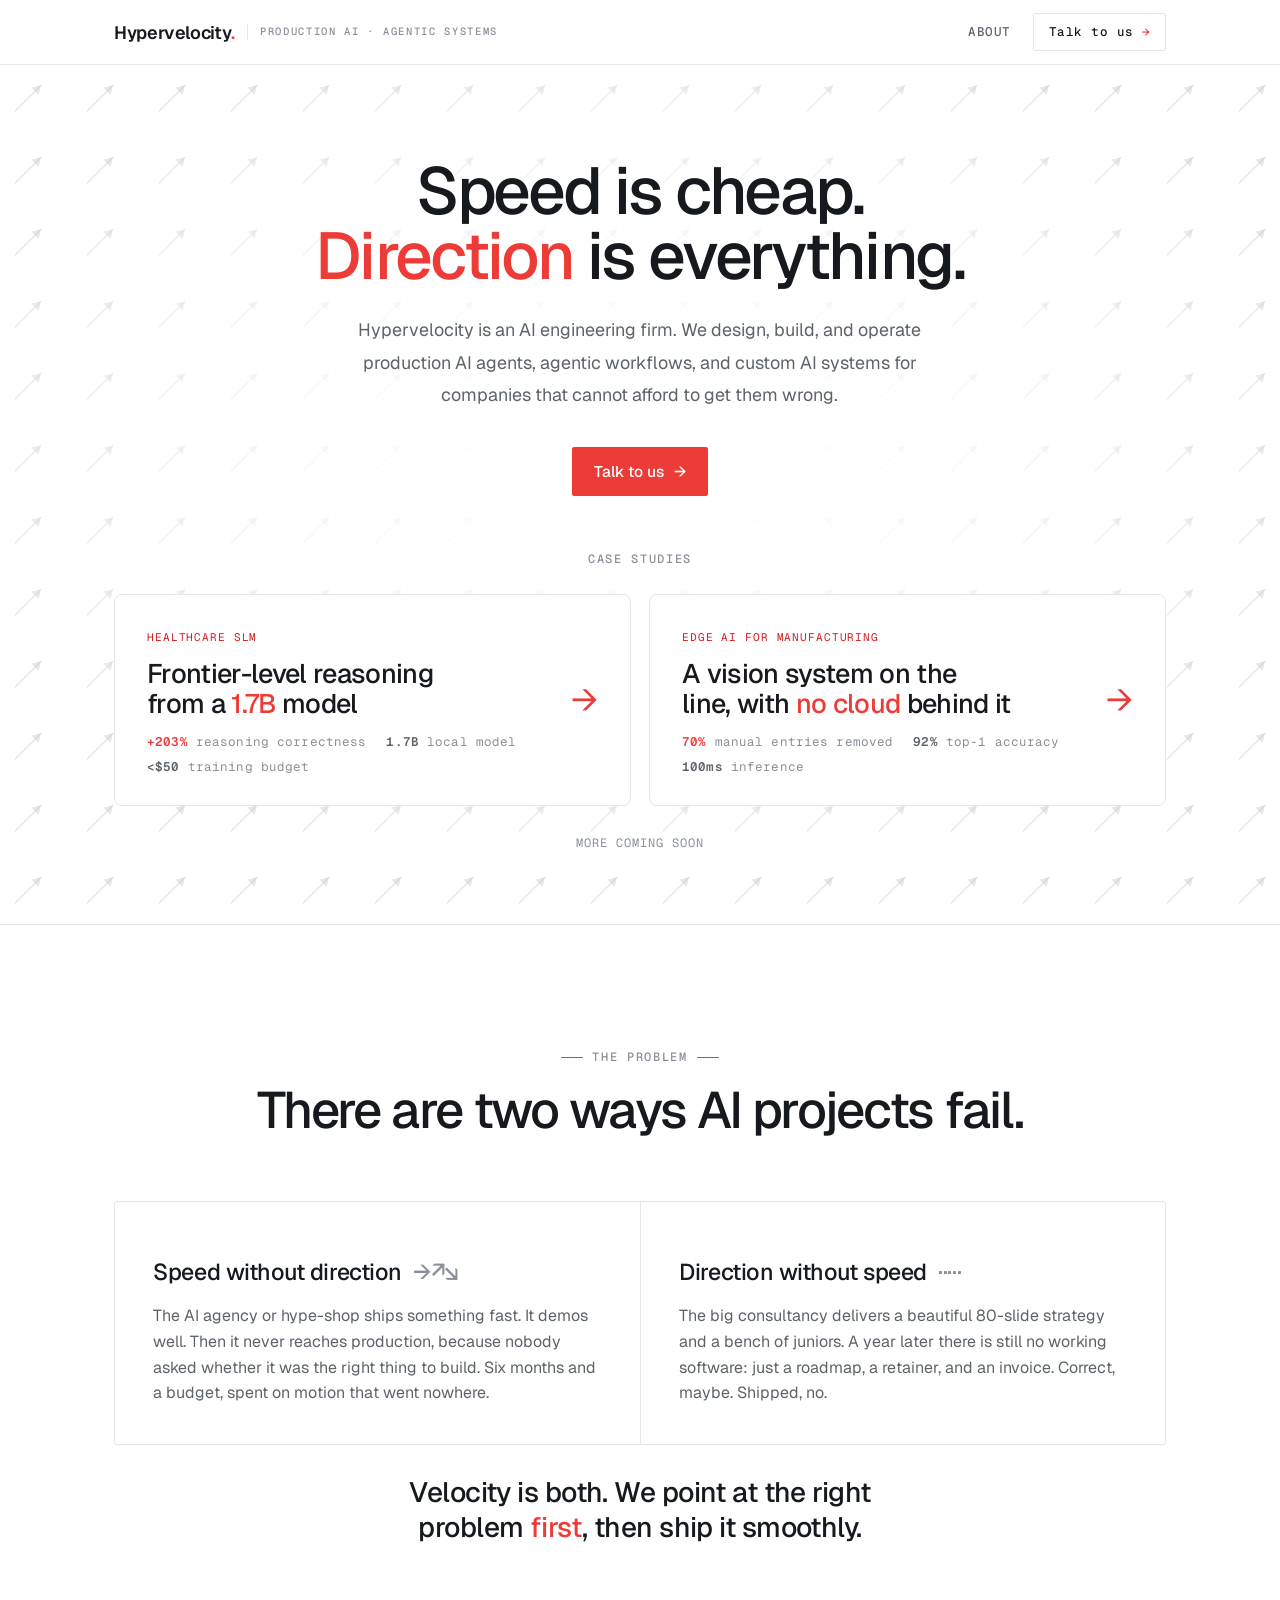
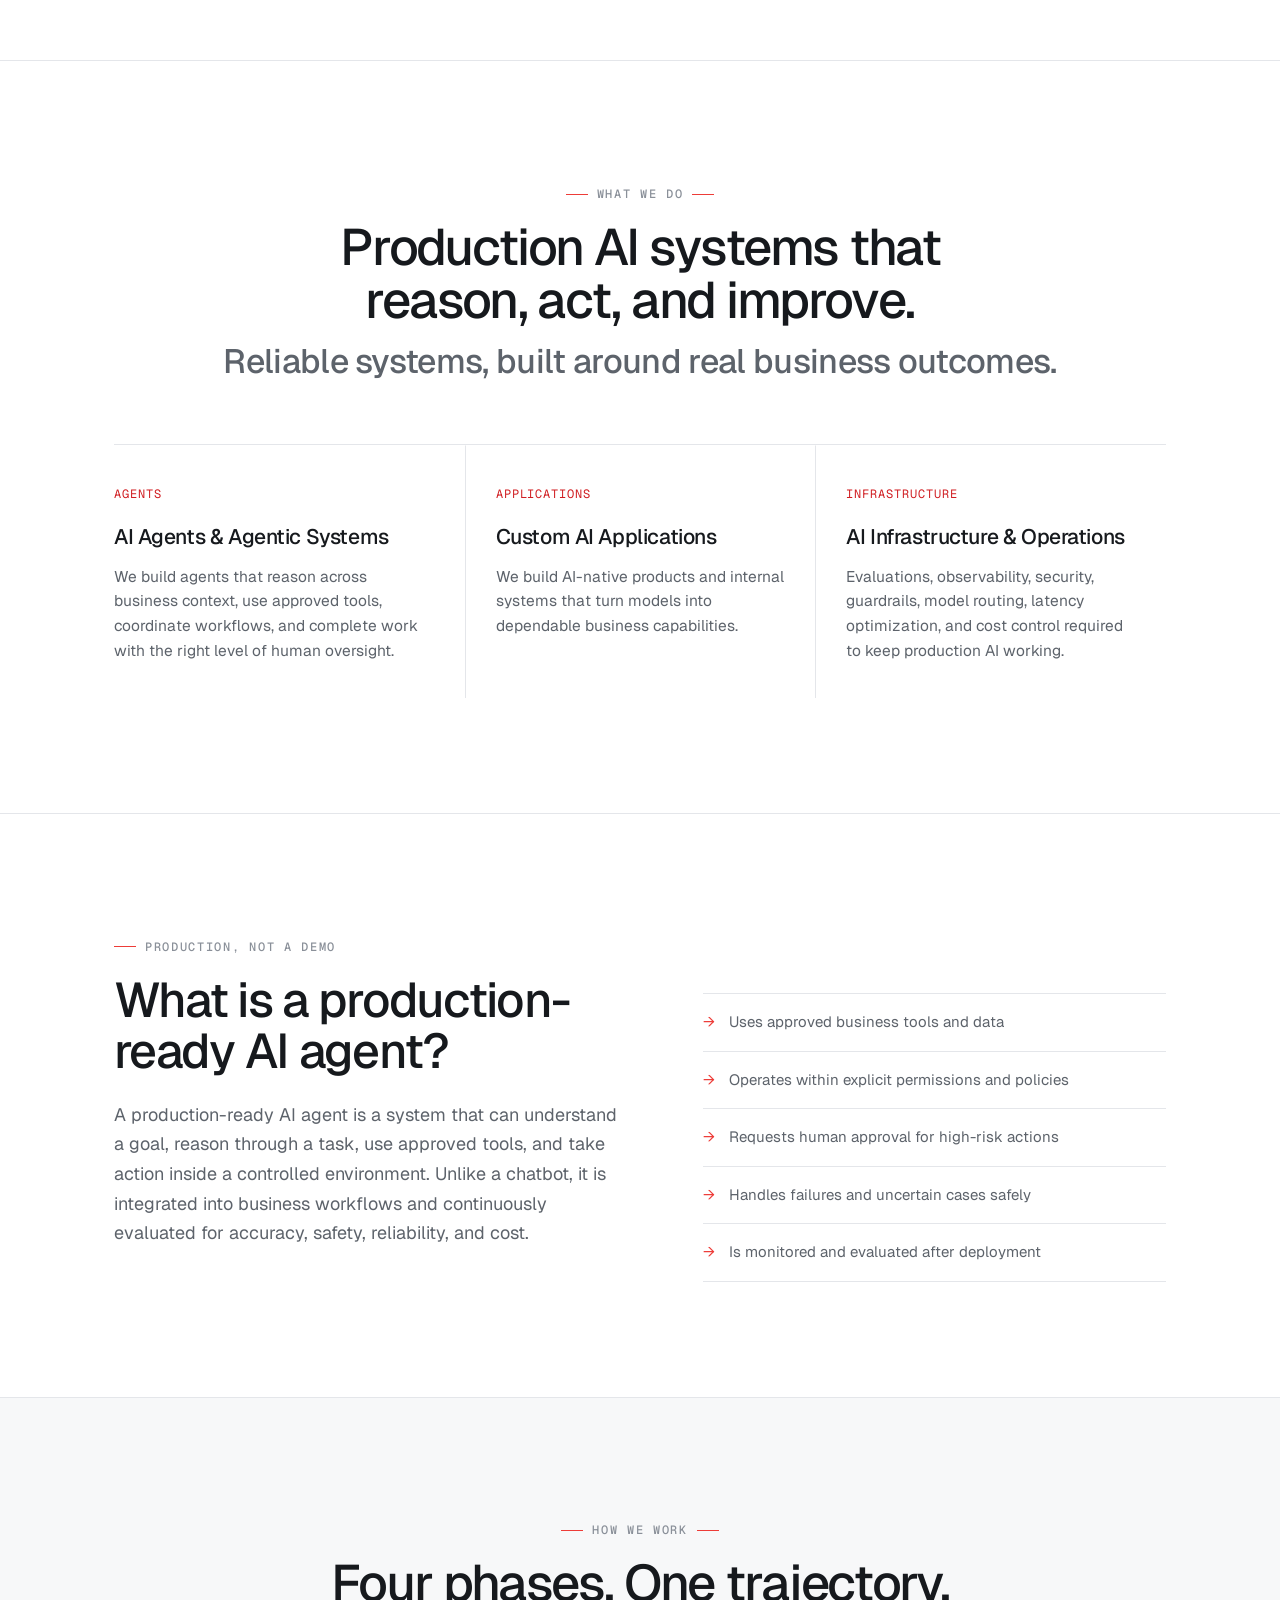
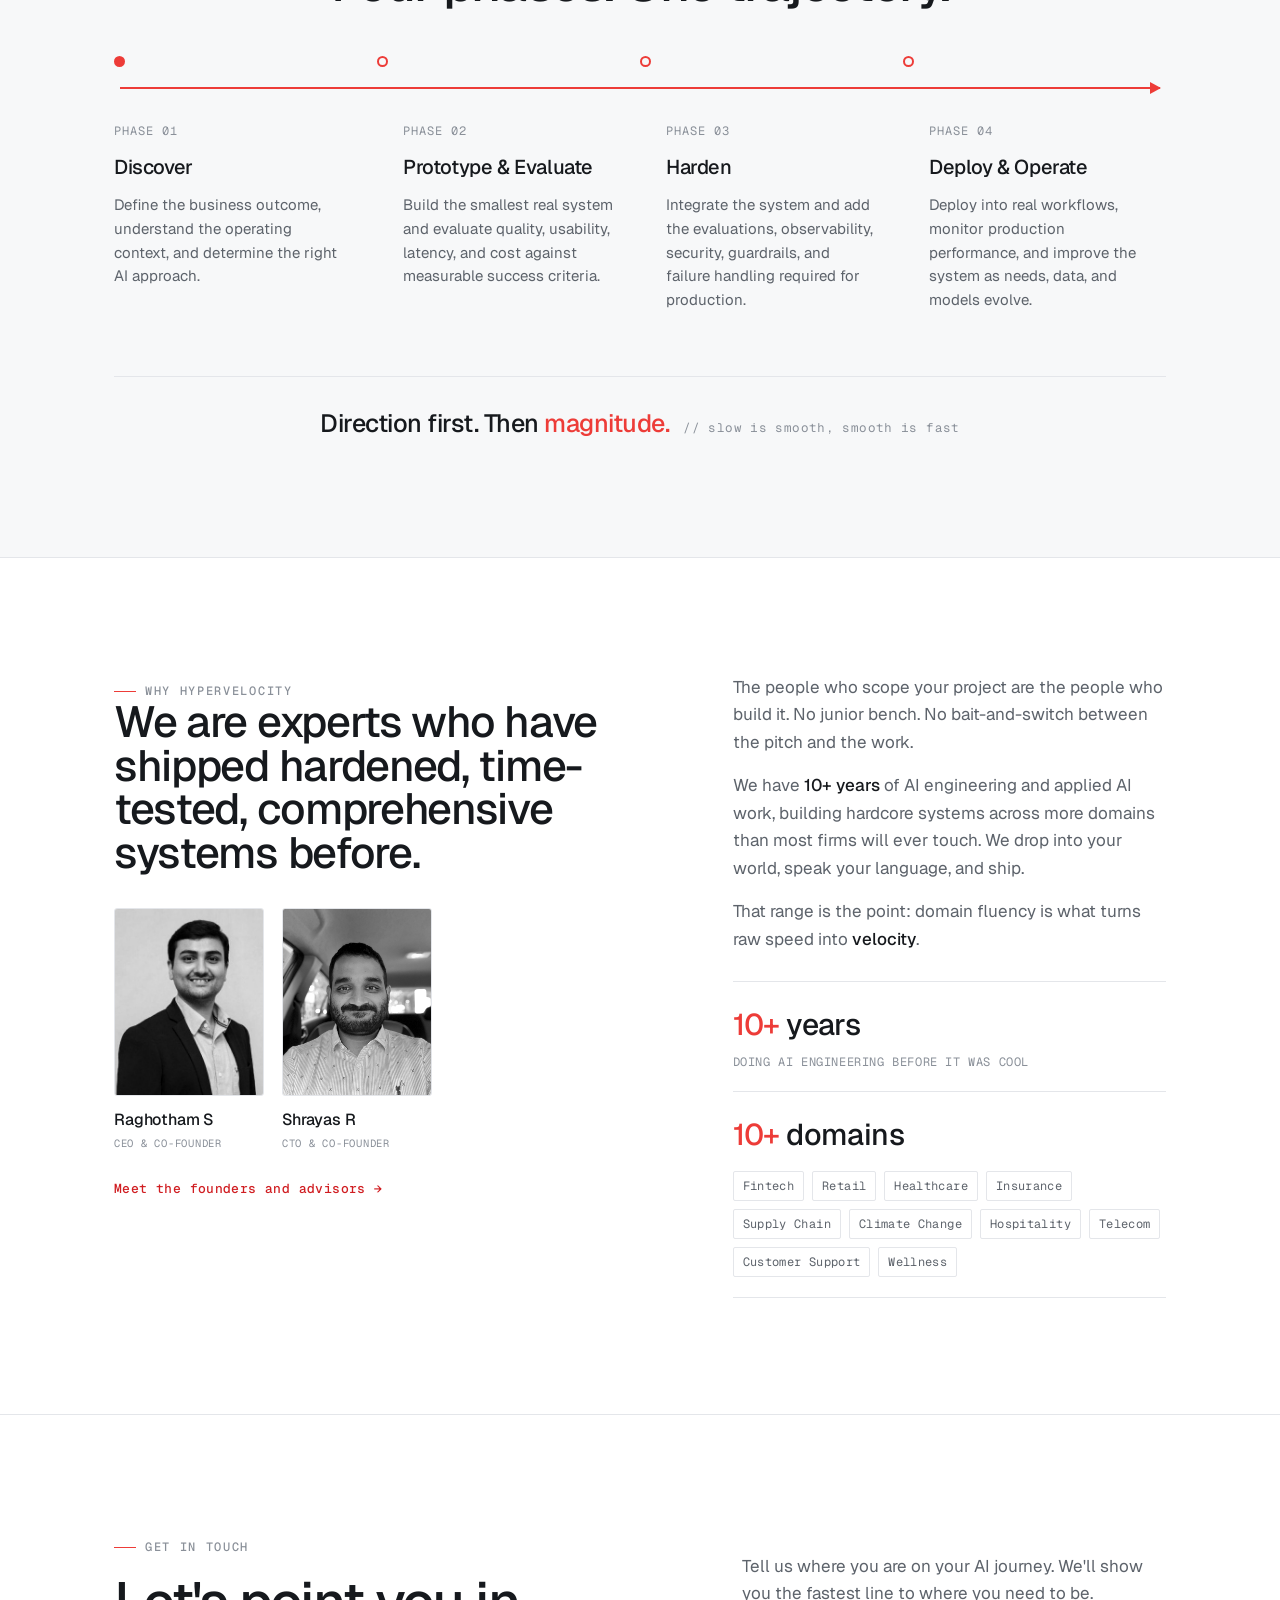
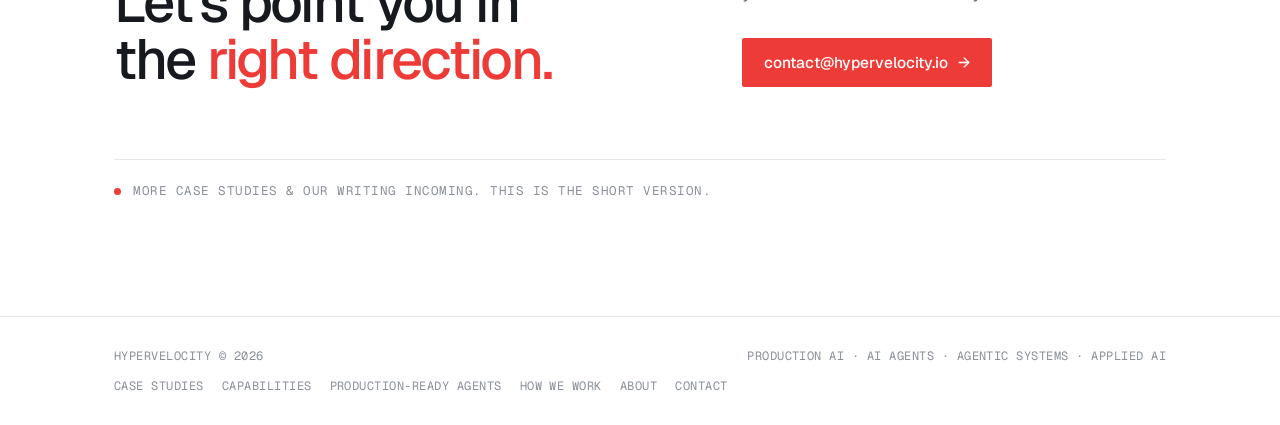
==== index.html @ e7f8118c "Link edge AI case study from homepage first fold Adds a second .cs-card alongside the SLM study, mat" ====
<!DOCTYPE html>
<html lang="en"><head>
<meta charset="UTF-8">
<meta name="viewport" content="width=device-width, initial-scale=1.0">
<title>Hypervelocity | Production AI Engineering & Agentic Systems</title>
<meta name="description" content="Hypervelocity designs, builds, and operates production AI systems, agents, and agentic workflows. We ship reliable AI for companies that cannot afford to get it wrong.">
<link rel="canonical" href="https://hypervelocity.io/">

<!-- Open Graph -->
<meta property="og:type" content="website">
<meta property="og:site_name" content="Hypervelocity">
<meta property="og:title" content="Hypervelocity | Production AI Engineering & Agentic Systems">
<meta property="og:description" content="Production AI engineering for reliable agents, agentic workflows, and custom AI systems.">
<meta property="og:url" content="https://hypervelocity.io/">

<!-- Twitter -->
<meta name="twitter:card" content="summary">
<meta name="twitter:title" content="Hypervelocity | Production AI Engineering & Agentic Systems">
<meta name="twitter:description" content="Production AI engineering for reliable agents, agentic workflows, and custom AI systems.">

<!-- Structured data: visible services and expertise -->
<script type="application/ld+json">
{
  "@context": "https://schema.org",
  "@type": "ProfessionalService",
  "name": "Hypervelocity",
  "alternateName": "Hypervelocity AI Engineering",
  "url": "https://hypervelocity.io/",
  "email": "contact@hypervelocity.io",
  "description": "Hypervelocity designs, builds, and operates production AI systems, agents, and agentic workflows. We ship reliable AI for companies that cannot afford to get it wrong.",
  "slogan": "Velocity is speed with direction.",
  "knowsAbout": [
    "AI engineering",
    "Applied AI",
    "Production AI",
    "AI agents",
    "Agentic systems",
    "AI agent evaluation",
    "Agent orchestration",
    "AI observability",
    "AI infrastructure"
  ],
  "areaServed": "Global",
  "knowsLanguage": "en",
  "makesOffer": [
    {
      "@type": "Offer",
      "itemOffered": {
        "@type": "Service",
        "name": "AI Agents & Agentic Systems",
        "description": "Agents that reason across business context, use approved tools, coordinate workflows, and operate with the right level of human oversight."
      }
    },
    {
      "@type": "Offer",
      "itemOffered": {
        "@type": "Service",
        "name": "Custom AI Applications",
        "description": "AI-native products and internal systems that turn models into dependable business capabilities."
      }
    },
    {
      "@type": "Offer",
      "itemOffered": {
        "@type": "Service",
        "name": "AI Infrastructure & Operations",
        "description": "Evaluations, observability, security, guardrails, model routing, latency optimization, and cost control for production AI."
      }
    }
  ]
}
</script>
<link rel="preconnect" href="https://fonts.googleapis.com">
<link rel="preconnect" href="https://fonts.gstatic.com" crossorigin="">
<link href="https://fonts.googleapis.com/css2?family=Geist:wght@300;400;500;600;700&family=Geist+Mono:wght@400;500;600&display=swap" rel="stylesheet">
<style>
  :root {
    --ink: #16191d;
    --ink-2: #5d636b;
    --ink-3: #8a9099;
    --line: #e4e6ea;
    --line-2: #eef0f2;
    --ground: #ffffff;
    --ground-2: #f7f8f9;
    --accent: oklch(0.625 0.214 27);
    --accent-ink: oklch(0.55 0.21 27);

    --maxw: 1180px;
    --pad: clamp(20px, 5vw, 64px);
    --mono: "Geist Mono", ui-monospace, "SF Mono", Menlo, monospace;
    --sans: "Geist", system-ui, sans-serif;
  }

  * { box-sizing: border-box; margin: 0; padding: 0; }

  html { -webkit-font-smoothing: antialiased; text-rendering: optimizeLegibility; }

  body {
    font-family: var(--sans);
    color: var(--ink);
    background: var(--ground);
    line-height: 1.5;
    font-size: 17px;
  }

  ::selection { background: var(--accent); color: #fff; }

  a { color: inherit; text-decoration: none; }

  .wrap {
    max-width: var(--maxw);
    margin: 0 auto;
    padding-left: var(--pad);
    padding-right: var(--pad);
  }

  /* ---------- Eyebrow / mono label ---------- */
  .eyebrow {
    font-family: var(--mono);
    font-size: 12px;
    font-weight: 500;
    letter-spacing: 0.14em;
    text-transform: uppercase;
    color: var(--ink-3);
    display: inline-flex;
    align-items: center;
    gap: 9px;
    white-space: nowrap;
  }
  .eyebrow .tick {
    width: 22px;
    height: 1px;
    background: var(--accent);
    display: inline-block;
  }

  /* ---------- Top bar ---------- */
  header.bar {
    position: sticky;
    top: 0;
    z-index: 50;
    background: rgba(255,255,255,0.82);
    backdrop-filter: saturate(140%) blur(10px);
    border-bottom: 1px solid var(--line);
  }
  .bar-inner {
    display: flex;
    align-items: center;
    justify-content: space-between;
    height: 64px;
  }
  .wordmark {
    font-weight: 600;
    font-size: 18px;
    letter-spacing: -0.02em;
    display: inline-flex;
    align-items: baseline;
    gap: 0;
  }
  .wordmark .hv-dot {
    color: var(--accent);
  }
  .brand-lockup { display: inline-flex; align-items: center; gap: 12px; }
  .brand-desc {
    font-family: var(--mono);
    font-size: 10.5px;
    font-weight: 500;
    letter-spacing: 0.16em;
    text-transform: uppercase;
    color: var(--ink-3);
    padding-left: 12px;
    border-left: 1px solid var(--line);
    white-space: nowrap;
  }
  @media (max-width: 560px) {
    .brand-lockup { gap: 7px; }
    .brand-desc {
      font-size: 0;
      letter-spacing: 0.08em;
      padding-left: 7px;
    }
    .brand-desc::after {
      content: "AI · AGENTIC";
      font-size: 8.5px;
    }
  }
  .bar-cta {
    font-family: var(--mono);
    font-size: 12.5px;
    font-weight: 500;
    letter-spacing: 0.04em;
    color: var(--ink);
    border: 1px solid var(--line);
    padding: 9px 15px;
    border-radius: 2px;
    transition: background .25s ease, border-color .25s ease, color .25s ease;
    display: inline-flex;
    align-items: center;
    gap: 8px;
    white-space: nowrap;
    background: transparent;
  }
  .bar-right { display: inline-flex; align-items: center; gap: 22px; }
  .bar-nav { display: inline-flex; gap: 22px; }
  .bar-nav a {
    font-family: var(--mono); font-size: 12.5px; font-weight: 500; letter-spacing: 0.04em;
    text-transform: uppercase; color: var(--ink-2); transition: color .2s ease;
  }
  .bar-nav a:hover { color: var(--accent-ink); }
  .bar-cta:hover { border-color: var(--accent); color: var(--accent-ink); }
  .bar-cta .arr { color: var(--accent); transition: color .25s ease; }
  /* After the hero scrolls past, the bar CTA fills with the accent for contrast */
  .bar-cta.is-solid {
    background: var(--accent);
    border-color: var(--accent);
    color: #fff;
  }
  .bar-cta.is-solid:hover { background: var(--accent-ink); border-color: var(--accent-ink); color: #fff; }
  .bar-cta.is-solid .arr { color: #fff; }

  /* ---------- Hero ---------- */
  .hero { position: relative; overflow: hidden; min-height: calc(100vh - 64px); display: grid; place-items: center; border-bottom: 1px solid var(--line); }
  .hero-field { position: absolute; inset: 0; width: 100%; height: 100%; display: block; z-index: 0; }
  .hero-scrim {
    position: absolute; inset: 0; z-index: 1; pointer-events: none;
    background: radial-gradient(ellipse 66% 62% at 50% 44%, #ffffff 14%, rgba(255,255,255,0.74) 48%, rgba(255,255,255,0.30) 82%);
  }
  .hero .wrap { position: relative; z-index: 2; padding-top: clamp(48px, 8vh, 96px); padding-bottom: clamp(48px, 8vh, 96px); }
  .hero-copy {
    text-align: center;
    display: flex; flex-direction: column; align-items: center;
  }
  .hero h1 {
    font-size: clamp(36px, 5.2vw, 66px);
    font-weight: 500;
    line-height: 0.98;
    letter-spacing: -0.035em;
    margin-top: 22px;
    text-wrap: balance;
  }
  .hero h1 .em { color: var(--accent); }
  .hero .sub {
    margin-top: 26px;
    font-size: clamp(16px, 1.4vw, 19px);
    color: var(--ink-2);
    max-width: 36em;
    line-height: 1.55;
    text-wrap: pretty;
  }
  .hero-actions {
    margin-top: 36px;
    display: flex;
    align-items: center;
    justify-content: center;
    gap: 22px;
    flex-wrap: wrap;
  }

  /* ---------- Hero case studies (centered, in-fold) ---------- */
  .hero-cases { margin-top: clamp(40px, 6vh, 68px); width: 100%; }
  .cases-label {
    display: block; text-align: center;
    font-family: var(--mono); font-size: 12px; font-weight: 500; letter-spacing: 0.14em;
    text-transform: uppercase; color: var(--ink-3);
  }
  .cs-cards {
    display: flex; flex-wrap: wrap; justify-content: center; gap: 18px;
    margin-top: clamp(18px, 2.6vw, 26px);
  }
  .cs-card {
    flex: 1 1 340px; min-width: 0;
    display: flex; align-items: center; gap: clamp(18px, 3vw, 34px);
    text-align: left;
    border: 1px solid var(--line); border-radius: 8px;
    background: rgba(255,255,255,0.72); backdrop-filter: saturate(140%) blur(8px);
    padding: clamp(20px, 2.4vw, 28px) clamp(22px, 2.6vw, 32px);
    transition: border-color .25s ease, box-shadow .25s ease, transform .25s ease;
  }
  .cs-card:hover {
    border-color: var(--accent);
    box-shadow: 0 18px 48px -22px rgba(20,25,30,0.32);
    transform: translateY(-2px);
  }
  .cs-card-body { flex: 1; min-width: 0; }
  .cs-card-tag {
    font-family: var(--mono); font-size: 11px; letter-spacing: 0.08em; text-transform: uppercase;
    color: var(--accent-ink);
  }
  .cs-card-title {
    font-size: clamp(20px, 2.1vw, 27px); font-weight: 500; letter-spacing: -0.025em; line-height: 1.12;
    margin-top: 10px; color: var(--ink); text-wrap: balance;
  }
  .cs-card-title .em { color: var(--accent); }
  .cs-card-metrics { display: flex; flex-wrap: wrap; gap: 6px 20px; margin-top: 14px; }
  .csm2 { font-family: var(--mono); font-size: 12.5px; letter-spacing: 0.01em; color: var(--ink-3); white-space: nowrap; }
  .csm2 b { font-weight: 600; color: var(--ink-2); }
  .csm2 b.accent { color: var(--accent); }
  .cs-card-arrow {
    flex: none; font-size: clamp(26px, 3vw, 34px); color: var(--accent); line-height: 1;
    transition: transform .2s ease;
  }
  .cs-card:hover .cs-card-arrow { transform: translateX(5px); }
  .cases-more {
    text-align: center; margin-top: clamp(20px, 2.6vw, 28px);
    font-family: var(--mono); font-size: 12px; letter-spacing: 0.08em; text-transform: uppercase; color: var(--ink-3);
  }

  .btn-primary {
    background: var(--accent);
    color: #fff;
    font-weight: 500;
    font-size: 15.5px;
    padding: 13px 22px;
    border-radius: 2px;
    display: inline-flex;
    align-items: center;
    gap: 10px;
    transition: background .18s ease, transform .18s ease;
  }
  .btn-primary:hover { background: var(--accent-ink); }
  .btn-primary .arr { transition: transform .2s ease; }
  .btn-primary:hover .arr { transform: translateX(3px); }
  .btn-text {
    font-family: var(--mono);
    font-size: 13px;
    letter-spacing: 0.03em;
    color: var(--ink-2);
  }
  .btn-text b { color: var(--ink); font-weight: 500; }

  .vis-label {
    position: absolute;
    bottom: 18px;
    right: var(--pad);
    z-index: 2;
    font-family: var(--mono);
    font-size: 11px;
    letter-spacing: 0.1em;
    color: var(--ink-3);
    text-transform: uppercase;
    pointer-events: none;
  }
  .vis-label b { color: var(--accent-ink); font-weight: 600; }

  /* ---------- Section scaffolding ---------- */
  section { border-bottom: 1px solid var(--line); }
  .sec-pad { padding-top: clamp(64px, 9vw, 116px); padding-bottom: clamp(64px, 9vw, 116px); }

  .sec-head {
    display: grid;
    grid-template-columns: 1.55fr 1fr;
    column-gap: clamp(32px, 6vw, 88px);
    row-gap: 0;
    align-items: start;
  }
  .sec-head > .eyebrow { grid-column: 1 / -1; }
  .sec-head h2 {
    font-size: clamp(30px, 4vw, 52px);
    font-weight: 500;
    line-height: 1.04;
    letter-spacing: -0.032em;
    margin-top: 18px;
    text-wrap: balance;
  }
  .sec-head .lead {
    margin: 18px 0 0;
    color: var(--ink-2);
    font-size: 18px;
    line-height: 1.55;
    text-wrap: pretty;
  }

  /* ---------- Wedge: two failure modes ---------- */
  .wedge-grid {
    display: grid;
    grid-template-columns: 1fr 1fr;
    gap: 0;
    margin-top: clamp(40px, 5vw, 64px);
    border: 1px solid var(--line);
    border-radius: 3px;
    overflow: hidden;
  }
  .wedge-cell {
    padding: clamp(28px, 3vw, 44px);
  }
  .wedge-cell + .wedge-cell { border-left: 1px solid var(--line); }
  .wedge-cell .num {
    font-family: var(--mono);
    font-size: 12px;
    letter-spacing: 0.1em;
    color: var(--ink-3);
  }
  .wedge-cell h3 {
    font-size: 23px;
    font-weight: 500;
    letter-spacing: -0.02em;
    margin-top: 14px;
  }
  .wedge-cell h3 .vec {
    display: inline-block;
    margin-left: 6px;
    color: var(--ink-3);
  }
  .wedge-cell p {
    margin-top: 14px;
    color: var(--ink-2);
    font-size: 16px;
    line-height: 1.6;
    text-wrap: pretty;
  }
  .wedge-resolve {
    margin-top: 30px;
    font-size: clamp(20px, 2.2vw, 28px);
    font-weight: 500;
    letter-spacing: -0.02em;
    line-height: 1.25;
    max-width: 24em;
    text-wrap: balance;
  }
  .wedge-resolve .em { color: var(--accent); }

  /* centered section-head + helpers */
  .sec-head.center { display: block; text-align: center; }
  .sec-head.center .eyebrow { justify-content: center; }
  .sec-head.center h2 { margin-left: auto; margin-right: auto; max-width: 18em; }
  .sec-head.solo { display: block; }
  .sec-head.solo h2 { max-width: 17em; }
  .sec-head.center.wide h2 { max-width: 22em; }
  .h2-sub {
    display: block;
    font-size: 0.66em;
    font-weight: 500;
    color: var(--ink-2);
    letter-spacing: -0.02em;
    margin-top: 0.5em;
  }
  .wedge-resolve.center { margin-left: auto; margin-right: auto; text-align: center; max-width: 26em; }

  /* ---------- What we do ---------- */
  .do-grid {
    display: grid;
    grid-template-columns: repeat(3, 1fr);
    margin-top: clamp(40px, 5vw, 64px);
    border-top: 1px solid var(--line);
  }
  .do-cell {
    padding: 34px 30px 34px 0;
    border-top: 1px solid transparent;
  }
  .do-cell + .do-cell { padding-left: 30px; border-left: 1px solid var(--line); }
  .do-cell .tag {
    font-family: var(--mono);
    font-size: 12px;
    letter-spacing: 0.08em;
    text-transform: uppercase;
    color: var(--accent-ink);
  }
  .do-cell h3 {
    font-size: 21px;
    font-weight: 500;
    letter-spacing: -0.02em;
    margin-top: 16px;
  }
  .do-cell p {
    margin-top: 12px;
    color: var(--ink-2);
    font-size: 15.5px;
    line-height: 1.6;
    text-wrap: pretty;
  }
  .do-cell .opt { color: var(--ink-3); font-style: normal; }

  /* ---------- Production-ready agents ---------- */
  .agent-ready-grid {
    display: grid;
    grid-template-columns: 1.05fr 0.95fr;
    gap: clamp(36px, 6vw, 90px);
    align-items: start;
  }
  .agent-ready h2 {
    font-size: clamp(30px, 3.8vw, 50px);
    font-weight: 500;
    line-height: 1.05;
    letter-spacing: -0.035em;
    text-wrap: balance;
  }
  .agent-ready .answer {
    margin-top: 24px;
    color: var(--ink-2);
    font-size: 18px;
    line-height: 1.65;
    text-wrap: pretty;
  }
  .agent-checks {
    margin-top: clamp(48px, 5vw, 72px);
    border-top: 1px solid var(--line);
  }
  .agent-checks li {
    list-style: none;
    border-bottom: 1px solid var(--line);
    padding: 17px 0 17px 26px;
    color: var(--ink-2);
    font-size: 15px;
    line-height: 1.5;
    position: relative;
  }
  .agent-checks li::before {
    content: "→";
    color: var(--accent);
    position: absolute;
    left: 0;
  }

  /* ---------- Method spine ---------- */
  .method { background: var(--ground-2); }
  .spine {
    margin-top: clamp(48px, 6vw, 76px);
    position: relative;
  }
  .spine-track {
    position: relative;
    height: 2px;
    background: var(--line);
    margin: 0 6px;
  }
  .spine-fill {
    position: absolute;
    left: 0; top: 0; height: 100%;
    width: 100%;
    background: var(--accent);
    transform-origin: left center;
    transform: scaleX(0);
  }
  .spine-fill.go { transform: scaleX(1); transition: transform 2.4s cubic-bezier(.4,.5,.2,1) .2s; }
  .spine-head {
    position: absolute;
    right: -1px; top: 50%;
    width: 0; height: 0;
    border-top: 6px solid transparent;
    border-bottom: 6px solid transparent;
    border-left: 11px solid var(--accent);
    transform: translateY(-50%) scale(0);
    transform-origin: center;
  }
  .spine-head.go { transform: translateY(-50%) scale(1); transition: transform .35s ease 2.5s; }

  .phases {
    display: grid;
    grid-template-columns: repeat(4, 1fr);
    gap: 0;
    margin-top: 0;
  }
  .phase {
    padding: 28px 26px 0 0;
    position: relative;
  }
  .phase + .phase { padding-left: 26px; }
  .phase .node {
    position: absolute;
    top: -33px;
    left: 0;
    width: 11px; height: 11px;
    border-radius: 50%;
    background: var(--ground-2);
    border: 2px solid var(--accent);
  }
  .phase:first-child .node { background: var(--accent); }
  .phase .step {
    font-family: var(--mono);
    font-size: 12px;
    letter-spacing: 0.08em;
    color: var(--ink-3);
  }
  .phase h3 {
    font-size: 20px;
    font-weight: 500;
    letter-spacing: -0.02em;
    margin-top: 10px;
  }
  .phase p {
    margin-top: 11px;
    color: var(--ink-2);
    font-size: 15px;
    line-height: 1.58;
    text-wrap: pretty;
  }
  .method-foot {
    margin-top: clamp(44px, 5vw, 64px);
    display: flex;
    gap: 14px;
    align-items: baseline;
    flex-wrap: wrap;
    border-top: 1px solid var(--line);
    padding-top: 28px;
  }
  .method-foot.center { justify-content: center; text-align: center; }
  .method-foot .big {
    font-size: clamp(19px, 2vw, 25px);
    font-weight: 500;
    letter-spacing: -0.02em;
  }
  .method-foot .big .em { color: var(--accent); }
  .method-foot .small {
    font-family: var(--mono);
    font-size: 12.5px;
    color: var(--ink-3);
    letter-spacing: 0.03em;
  }

  /* ---------- Proof ---------- */
  .proof-grid {
    display: grid;
    grid-template-columns: 1fr 0.8fr;
    gap: clamp(36px, 6vw, 90px);
    align-items: start;
  }
  .proof h2 {
    font-size: clamp(28px, 3.4vw, 44px);
    font-weight: 500;
    line-height: 1.05;
    letter-spacing: -0.03em;
    text-wrap: balance;
  }
  .proof h2 .em { color: var(--accent); }
  .proof .body {
    color: var(--ink-2);
    font-size: 17px;
    line-height: 1.62;
    text-wrap: pretty;
  }
  .proof .body p + p { margin-top: 16px; }
  .proof .body strong { color: var(--ink); font-weight: 500; }
  .stats {
    display: flex;
    flex-direction: column;
    gap: 0;
    border-top: 1px solid var(--line);
  }
  .stat {
    padding: 20px 0;
    border-bottom: 1px solid var(--line);
  }
  .stat .v {
    font-size: 30px;
    font-weight: 500;
    letter-spacing: -0.02em;
  }
  .stat .v .em { color: var(--accent); }
  .domains { display: flex; flex-wrap: wrap; gap: 8px; margin-top: 14px; }
  .domains span {
    font-family: var(--mono);
    font-size: 12px;
    letter-spacing: 0.03em;
    color: var(--ink-2);
    border: 1px solid var(--line);
    border-radius: 2px;
    padding: 5px 9px;
    white-space: nowrap;
  }
  .stat .k {
    font-family: var(--mono);
    font-size: 12px;
    letter-spacing: 0.05em;
    color: var(--ink-3);
    margin-top: 6px;
    text-transform: uppercase;
  }
  .text-link {
    display: inline-flex; align-items: center; gap: 8px;
    font-family: var(--mono); font-size: 13px; font-weight: 500; letter-spacing: 0.03em;
    color: var(--accent-ink); margin-top: 28px;
    border-bottom: 1px solid transparent; padding-bottom: 2px;
    transition: border-color .2s ease;
  }
  .text-link:hover { border-color: var(--accent); }
  .text-link .arr { transition: transform .2s ease; }
  .text-link:hover .arr { transform: translateX(3px); }

  /* founder mini-cards in the proof section */
  .founder-peek { display: flex; gap: 18px; margin-top: 34px; }
  .fp { display: flex; flex-direction: column; max-width: 150px; }
  .fp-portrait {
    aspect-ratio: 4 / 5; width: 100%; border: 1px solid var(--line); border-radius: 3px;
    overflow: hidden; background: var(--ground-2); display: grid; place-items: center;
  }
  .fp-portrait img { width: 100%; height: 100%; object-fit: cover; object-position: center top; filter: grayscale(1) contrast(1.04); }
  .fp-portrait .initials { font-family: var(--mono); font-size: 30px; font-weight: 500; color: #c3c8ce; }
  .fp-name { font-size: 16px; font-weight: 500; letter-spacing: -0.01em; margin-top: 12px; }
  .fp-role { font-family: var(--mono); font-size: 10.5px; letter-spacing: 0.07em; text-transform: uppercase; color: var(--ink-3); margin-top: 4px; }

  /* ---------- Close ---------- */
  .close { }
  .close-grid { display: grid; grid-template-columns: 1.3fr 1fr; gap: clamp(36px,6vw,80px); align-items: end; }
  .close h2 {
    font-size: clamp(32px, 4.4vw, 60px);
    font-weight: 500;
    line-height: 1.0;
    letter-spacing: -0.035em;
    text-wrap: balance;
  }
  .close h2 .em { color: var(--accent); }
  .close .body {
    color: var(--ink-2);
    font-size: 17px;
    line-height: 1.6;
    text-wrap: pretty;
  }
  .close-actions { margin-top: 30px; display: flex; align-items: center; gap: 22px; flex-wrap: wrap; }

  .soon {
    margin-top: clamp(48px,6vw,72px);
    border-top: 1px solid var(--line);
    padding-top: 22px;
    display: flex;
    align-items: center;
    gap: 12px;
    font-family: var(--mono);
    font-size: 12.5px;
    letter-spacing: 0.04em;
    color: var(--ink-3);
  }
  .soon .pulse {
    width: 7px; height: 7px; border-radius: 50%;
    background: var(--accent);
    box-shadow: 0 0 0 0 var(--accent);
    animation: pulse 2.4s ease-out infinite;
  }
  @keyframes pulse {
    0% { box-shadow: 0 0 0 0 oklch(0.625 0.214 27 / 0.5); }
    70% { box-shadow: 0 0 0 9px oklch(0.625 0.214 27 / 0); }
    100% { box-shadow: 0 0 0 0 oklch(0.625 0.214 27 / 0); }
  }

  /* ---------- Footer ---------- */
  footer {
    padding: 30px 0;
  }
  .foot-inner {
    display: flex;
    align-items: center;
    justify-content: space-between;
    font-family: var(--mono);
    font-size: 12px;
    letter-spacing: 0.04em;
    color: var(--ink-3);
    flex-wrap: wrap;
    gap: 12px;
  }
  .foot-links { display: flex; flex-wrap: wrap; gap: 8px 18px; }
  .foot-inner a:hover { color: var(--accent-ink); }

  /* ---------- Reveal ---------- */
  .reveal { opacity: 0; transform: translateY(14px); transition: opacity .7s ease, transform .7s cubic-bezier(.2,.7,.2,1); }
  .reveal.in { opacity: 1; transform: none; }

  /* ---------- Responsive ---------- */
  @media (max-width: 880px) {
    .hero { min-height: 0; }
    .hero-field { opacity: 0.6; }
    .hero-scrim { background: radial-gradient(ellipse 88% 48% at 50% 46%, #fff 18%, rgba(255,255,255,0.62) 52%, rgba(255,255,255,0) 84%); }
    .vis-label { display: none; }
    .sec-head { grid-template-columns: 1fr; }
    .sec-head .lead { margin: 16px 0 0; }
    .wedge-grid { grid-template-columns: 1fr; }
    .wedge-cell + .wedge-cell { border-left: none; border-top: 1px solid var(--line); }
    .do-grid { grid-template-columns: 1fr; }
    .agent-ready-grid { grid-template-columns: 1fr; }
    .agent-checks { margin-top: 0; }
    .do-cell { padding: 26px 0 !important; border-left: none !important; border-top: 1px solid var(--line); }
    .do-grid { border-top: none; }
    .phases { grid-template-columns: 1fr 1fr; gap: 20px 0; }
    .proof-grid { grid-template-columns: 1fr; gap: 40px; }
    .close-grid { grid-template-columns: 1fr; gap: 30px; }
    .spine-track { display: none; }
    .spine { margin-top: clamp(28px, 6vw, 40px); }
    .phase { padding-left: 0 !important; }
    .phase .node { display: none; }
  }
  @media (max-width: 520px) {
    .phases { grid-template-columns: 1fr; }
  }
  @media (prefers-reduced-motion: reduce) {
    .reveal { opacity: 1; transform: none; transition: none; }
  }
</style>
</head>
<body>

<template id="__bundler_thumbnail" data-bg-color="#ffffff">
  <svg viewBox="0 0 1200 800" xmlns="http://www.w3.org/2000/svg">
    <rect width="1200" height="800" fill="#ffffff"/>
    <g stroke="#78808a" stroke-width="6" stroke-linecap="round" opacity="0.28">
      <line x1="300" y1="560" x2="560" y2="430"/>
      <line x1="300" y1="560" x2="600" y2="470"/>
      <line x1="300" y1="560" x2="540" y2="520"/>
      <line x1="300" y1="560" x2="500" y2="380"/>
    </g>
    <g stroke="#e5341a" stroke-width="14" stroke-linecap="round" fill="#e5341a">
      <line x1="300" y1="560" x2="860" y2="300"/>
      <path d="M860 300 L812 300 L840 344 Z"/>
    </g>
    <text x="300" y="680" font-family="Geist, sans-serif" font-size="64" font-weight="600" fill="#16191d" letter-spacing="-2">Hypervelocity<tspan fill="#e5341a">.</tspan></text>
  </svg>
</template>



<header class="bar">
  <div class="wrap bar-inner">
    <div class="brand-lockup">
      <a class="wordmark" href="#top">Hypervelocity<span class="hv-dot">.</span></a>
      <span class="brand-desc">Production AI · Agentic Systems</span>
    </div>
    <div class="bar-right">
      <nav class="bar-nav" aria-label="Primary"><a href="about.html">About</a></nav>
      <a class="bar-cta" href="mailto:contact@hypervelocity.io">Talk to us <span class="arr">→</span></a>
    </div>
  </div>
</header>

<main id="top">

  <!-- HERO -->
  <section class="hero">
    <canvas id="vectorCanvas" class="hero-field" aria-hidden="true" role="presentation" data-comment-anchor="a5ee21613d-canvas"></canvas>
    <div class="hero-scrim"></div>
    <div class="wrap">
      <div class="hero-copy">
        <h1>Speed is cheap.<br><span class="em">Direction</span> is everything.</h1>
        <p class="sub" style="line-height: 1.8">Hypervelocity is an AI engineering firm. We design, build, and operate production AI agents, agentic workflows, and custom AI systems for companies that cannot afford to get them wrong.</p>
        <div class="hero-actions">
          <a class="btn-primary" href="mailto:contact@hypervelocity.io">Talk to us <span class="arr">→</span></a>
        </div>
      </div>

      <div class="hero-cases" id="case-studies">
        <span class="cases-label">Case studies</span>
        <div class="cs-cards">
          <a class="cs-card" href="case-studies/slm.html">
            <div class="cs-card-body">
              <span class="cs-card-tag">Healthcare SLM</span>
              <h3 class="cs-card-title">Frontier-level reasoning from a <span class="em">1.7B</span> model</h3>
              <div class="cs-card-metrics">
                <span class="csm2"><b class="accent">+203%</b> reasoning correctness</span>
                <span class="csm2"><b>1.7B</b> local model</span>
                <span class="csm2"><b>&lt;$50</b> training budget</span>
              </div>
            </div>
            <span class="cs-card-arrow" aria-hidden="true">→</span>
          </a>
          <a class="cs-card" href="case-studies/edge-ai.html">
            <div class="cs-card-body">
              <span class="cs-card-tag">Edge AI for Manufacturing</span>
              <h3 class="cs-card-title">A vision system on the line, with <span class="em">no cloud</span> behind it</h3>
              <div class="cs-card-metrics">
                <span class="csm2"><b class="accent">70%</b> manual entries removed</span>
                <span class="csm2"><b>92%</b> top-1 accuracy</span>
                <span class="csm2"><b>100ms</b> inference</span>
              </div>
            </div>
            <span class="cs-card-arrow" aria-hidden="true">→</span>
          </a>
        </div>
        <p class="cases-more">More coming soon</p>
      </div>
    </div>
  </section>

  <!-- WEDGE -->
  <section class="wedge">
    <div class="wrap sec-pad">
      <div class="sec-head center reveal">
        <span class="eyebrow" data-comment-anchor="cf5f8f2a2a-span"><span class="tick"></span>THE PROBLEM<span class="tick"></span></span>
        <h2 data-comment-anchor="d2136ee208-h2">There are two ways AI projects fail.</h2>
      </div>
      <div class="wedge-grid reveal">
        <div class="wedge-cell" data-comment-anchor="c82c29a823-div">
          <h3>Speed without direction <span class="vec">→↗↘</span></h3>
          <p>The AI agency or hype-shop ships something fast. It demos well. Then it never reaches production, because nobody asked whether it was the right thing to build. Six months and a budget, spent on motion that went nowhere.</p>
        </div>
        <div class="wedge-cell">
          <h3>Direction without speed <span class="vec">·····</span></h3>
          <p>The big consultancy delivers a beautiful 80-slide strategy and a bench of juniors. A year later there is still no working software: just a roadmap, a retainer, and an invoice. Correct, maybe. Shipped, no.</p>
        </div>
      </div>
      <p class="wedge-resolve center reveal">Velocity is both. We point at the right problem <span class="em">first</span>, then ship it smoothly.</p>
    </div>
  </section>

  <!-- WHAT WE DO -->
  <section class="dowork" id="capabilities">
    <div class="wrap sec-pad">
      <div class="sec-head center wide reveal" data-comment-anchor="6c88c2c0a2-div">
        <span class="eyebrow"><span class="tick"></span>WHAT WE DO<span class="tick"></span></span>
        <h2 data-comment-anchor="cfd1995366-p">Production AI systems that reason, act, and improve.<span class="h2-sub">Reliable systems, built around real business outcomes.</span></h2>
      </div>
      <div class="do-grid reveal">
        <div class="do-cell">
          <span class="tag">Agents</span>
          <h3>AI Agents &amp; Agentic Systems</h3>
          <p>We build agents that reason across business context, use approved tools, coordinate workflows, and complete work with the right level of human oversight.</p>
        </div>
        <div class="do-cell">
          <span class="tag">Applications</span>
          <h3>Custom AI Applications</h3>
          <p>We build AI-native products and internal systems that turn models into dependable business capabilities.</p>
        </div>
        <div class="do-cell">
          <span class="tag">Infrastructure</span>
          <h3>AI Infrastructure &amp; Operations</h3>
          <p>Evaluations, observability, security, guardrails, model routing, latency optimization, and cost control required to keep production AI working.</p>
        </div>
      </div>
    </div>
  </section>

  <!-- PRODUCTION-READY AGENTS -->
  <section class="agent-ready" id="agent-readiness">
    <div class="wrap sec-pad">
      <div class="agent-ready-grid">
        <div class="reveal">
          <span class="eyebrow"><span class="tick"></span>PRODUCTION, NOT A DEMO</span>
          <h2 style="margin-top:18px;">What is a production-ready AI agent?</h2>
          <p class="answer">A production-ready AI agent is a system that can understand a goal, reason through a task, use approved tools, and take action inside a controlled environment. Unlike a chatbot, it is integrated into business workflows and continuously evaluated for accuracy, safety, reliability, and cost.</p>
        </div>
        <ul class="agent-checks reveal" aria-label="Production-ready AI agent requirements">
          <li>Uses approved business tools and data</li>
          <li>Operates within explicit permissions and policies</li>
          <li>Requests human approval for high-risk actions</li>
          <li>Handles failures and uncertain cases safely</li>
          <li>Is monitored and evaluated after deployment</li>
        </ul>
      </div>
    </div>
  </section>

  <!-- METHOD SPINE -->
  <section class="method" id="method">
    <div class="wrap sec-pad" data-comment-anchor="41072c19e1-div">
      <div class="sec-head center reveal">
        <span class="eyebrow"><span class="tick"></span>HOW WE WORK<span class="tick"></span></span>
        <h2 data-comment-anchor="f0c10422e7-h2">Four phases. One trajectory.</h2>
      </div>

      <div class="spine reveal">
        <div class="spine-track">
          <div class="spine-fill" id="spineFill"></div>
          <div class="spine-head" id="spineHead"></div>
        </div>
        <div class="phases">
          <div class="phase" data-comment-anchor="5de24d4a9f-div">
            <span class="node"></span>
            <span class="step">PHASE 01</span>
            <h3>Discover</h3>
            <p>Define the business outcome, understand the operating context, and determine the right AI approach.</p>
          </div>
          <div class="phase">
            <span class="node"></span>
            <span class="step">PHASE 02</span>
            <h3>Prototype &amp; Evaluate</h3>
            <p data-comment-anchor="de168bbabe-p">Build the smallest real system and evaluate quality, usability, latency, and cost against measurable success criteria.</p>
          </div>
          <div class="phase">
            <span class="node"></span>
            <span class="step">PHASE 03</span>
            <h3>Harden</h3>
            <p data-comment-anchor="f7ec79b55a-p">Integrate the system and add the evaluations, observability, security, guardrails, and failure handling required for production.</p>
          </div>
          <div class="phase">
            <span class="node"></span>
            <span class="step">PHASE 04</span>
            <h3>Deploy &amp; Operate</h3>
            <p data-comment-anchor="4d8d1b7711-p">Deploy into real workflows, monitor production performance, and improve the system as needs, data, and models evolve.</p>
          </div>
        </div>
      </div>

      <div class="method-foot center reveal">
        <span class="big">Direction first. Then <span class="em" data-comment-anchor="7fcae57d5d-span">magnitude.</span></span>
        <span class="small">// slow is smooth, smooth is fast</span>
      </div>
    </div>
  </section>

  <!-- PROOF -->
  <section class="proof">
    <div class="wrap sec-pad">
      <div class="proof-grid">
        <div class="reveal">
          <span class="eyebrow"><span class="tick"></span>WHY HYPERVELOCITY</span>
          <h2 style="line-height: 1">We are experts who have shipped hardened, time-tested, comprehensive systems before.</h2>
          <div class="founder-peek">
            <div class="fp">
              <div class="fp-portrait"><img src="images/raghotham.png" alt="Raghotham S" loading="lazy" width="800" height="1000"></div>
              <div class="fp-name">Raghotham S</div>
              <div class="fp-role">CEO &amp; Co-Founder</div>
            </div>
            <div class="fp">
              <div class="fp-portrait"><img src="images/shrayas.jpg" alt="Shrayas R" loading="lazy" width="800" height="1000"></div>
              <div class="fp-name">Shrayas R</div>
              <div class="fp-role">CTO &amp; Co-Founder</div>
            </div>
          </div>
          <a class="text-link" href="about.html">Meet the founders and advisors <span class="arr">→</span></a>
        </div>
        <div class="reveal">
          <div class="body">
            <p>The people who scope your project are the people who build it. No junior bench. No bait-and-switch between the pitch and the work.</p>
            <p data-comment-anchor="e98502d4ed-p">We have <strong>10+ years</strong> of AI engineering and applied AI work, building hardcore systems across more domains than most firms will ever touch. We drop into your world, speak your language, and ship.</p>
            <p>That range is the point: domain fluency is what turns raw speed into <strong>velocity</strong>.</p>
          </div>
          <div class="stats" style="margin-top:28px;">
            <div class="stat">
              <div class="v"><span class="em">10+</span> years</div>
              <div class="k">Doing AI engineering before it was cool</div>
            </div>
            <div class="stat">
              <div class="v"><span class="em">10+</span> domains</div>
              <div class="domains" data-comment-anchor="5b98accf88-div">
                <span>Fintech</span>
                <span>Retail</span>
                <span>Healthcare</span>
                <span>Insurance</span>
                <span>Supply Chain</span>
                <span>Climate Change</span>
                <span>Hospitality</span>
                <span>Telecom</span>
                <span>Customer Support</span>
                <span>Wellness</span>
              </div>
            </div>
          </div>
        </div>
      </div>
    </div>
  </section>

  <!-- CLOSE -->
  <section class="close" id="contact">
    <div class="wrap sec-pad" data-comment-anchor="74a5295055-div">
      <div class="close-grid">
        <div class="reveal">
          <span class="eyebrow"><span class="tick"></span>GET IN TOUCH</span>
          <h2 style="margin-top:18px;">Let's point you in the <span class="em">right direction.</span></h2>
        </div>
        <div class="reveal">
          <p class="body" data-comment-anchor="81e1634974-p">Tell us where you are on your AI journey. We'll show you the fastest line to where you need to be.</p>
          <div class="close-actions">
            <a class="btn-primary" href="mailto:contact@hypervelocity.io">contact@hypervelocity.io <span class="arr">→</span></a>
          </div>
        </div>
      </div>

      <div class="soon reveal">
        <span class="pulse"></span>
        MORE CASE STUDIES &amp; OUR WRITING INCOMING. THIS IS THE SHORT VERSION.
      </div>
    </div>
  </section>

</main>

<footer>
  <div class="wrap foot-inner">
    <span>HYPERVELOCITY © 2026</span>
    <span class="foot-desc">PRODUCTION AI · AI AGENTS · AGENTIC SYSTEMS · APPLIED AI</span>
    <nav class="foot-links" aria-label="Footer">
      <a href="#case-studies">CASE STUDIES</a>
      <a href="#capabilities">CAPABILITIES</a>
      <a href="#agent-readiness">PRODUCTION-READY AGENTS</a>
      <a href="#method">HOW WE WORK</a>
      <a href="about.html">ABOUT</a>
      <a href="#contact">CONTACT</a>
    </nav>
  </div>
</footer>

<script>
(function () {
  /* ---------- Hero: static bed of grey arrows, SW → NE ---------- */
  var canvas = document.getElementById('vectorCanvas');
  var ctx = canvas.getContext('2d');
  var dpr = Math.max(1, Math.min(2, window.devicePixelRatio || 1));
  var W = 0, H = 0;
  var GREY = '#b4bac1';
  var ANG = -Math.PI / 4;                       // up-right: south-west → north-east

  function arrow(x, y, ang, len, color, alpha, w, head) {
    var ex = x + Math.cos(ang) * len, ey = y + Math.sin(ang) * len;
    ctx.globalAlpha = alpha; ctx.strokeStyle = color; ctx.fillStyle = color;
    ctx.lineWidth = w; ctx.lineCap = 'round';
    ctx.beginPath(); ctx.moveTo(x, y); ctx.lineTo(ex, ey); ctx.stroke();
    if (head) {
      var a1 = ang + Math.PI * 0.82, a2 = ang - Math.PI * 0.82;
      ctx.beginPath(); ctx.moveTo(ex, ey);
      ctx.lineTo(ex + Math.cos(a1) * head, ey + Math.sin(a1) * head);
      ctx.lineTo(ex + Math.cos(a2) * head, ey + Math.sin(a2) * head);
      ctx.closePath(); ctx.fill();
    }
    ctx.globalAlpha = 1;
  }

  function draw() {
    var r = canvas.getBoundingClientRect();
    W = r.width; H = r.height;
    canvas.width = Math.round(W * dpr);
    canvas.height = Math.round(H * dpr);
    ctx.setTransform(dpr, 0, 0, dpr, 0, 0);
    ctx.clearRect(0, 0, W, H);

    var gap = Math.max(72, Math.min(W, H) * 0.082);
    var len = gap * 0.5;
    var head = Math.max(4, len * 0.26);
    var cols = Math.ceil(W / gap) + 2, rows = Math.ceil(H / gap) + 2;
    var offx = (W - (cols - 1) * gap) / 2;
    var offy = (H - (rows - 1) * gap) / 2;
    var hx = Math.cos(ANG) * len / 2, hy = Math.sin(ANG) * len / 2;

    for (var iy = 0; iy < rows; iy++) {
      for (var ix = 0; ix < cols; ix++) {
        var cx = offx + ix * gap, cy = offy + iy * gap;
        arrow(cx - hx, cy - hy, ANG, len, GREY, 0.5, 1.3, head);
      }
    }
  }

  draw();
  var rt;
  window.addEventListener('resize', function () { clearTimeout(rt); rt = setTimeout(draw, 120); });

  /* ---------- Scroll reveal ---------- */
  var io = new IntersectionObserver(function (entries) {
    entries.forEach(function (en) {
      if (en.isIntersecting) {
        en.target.classList.add('in');
        if (en.target.id === 'methodSpineTrigger') {}
        io.unobserve(en.target);
      }
    });
  }, { threshold: 0.16, rootMargin: '0px 0px -8% 0px' });
  document.querySelectorAll('.reveal').forEach(function (el) { io.observe(el); });

  /* ---------- Bar CTA: fill with accent once the hero is out of view ---------- */
  var barCta = document.querySelector('.bar-cta');
  var heroEl = document.querySelector('.hero');
  if (barCta && heroEl) {
    var cio = new IntersectionObserver(function (entries) {
      entries.forEach(function (en) {
        // hero no longer intersecting (scrolled past) -> solid CTA
        barCta.classList.toggle('is-solid', !en.isIntersecting);
      });
    }, { threshold: 0, rootMargin: '-' + 64 + 'px 0px 0px 0px' });
    cio.observe(heroEl);
  }

  /* ---------- Spine fill on view ---------- */
  var spine = document.querySelector('.spine');
  var fill = document.getElementById('spineFill');
  var head = document.getElementById('spineHead');
  if (spine && fill) {
    var sio = new IntersectionObserver(function (entries) {
      entries.forEach(function (en) {
        if (en.isIntersecting) {
          fill.classList.add('go');
          head.classList.add('go');
          sio.unobserve(en.target);
        }
      });
    }, { threshold: 0.55 });
    sio.observe(spine);
  }
})();
</script>


</body></html>
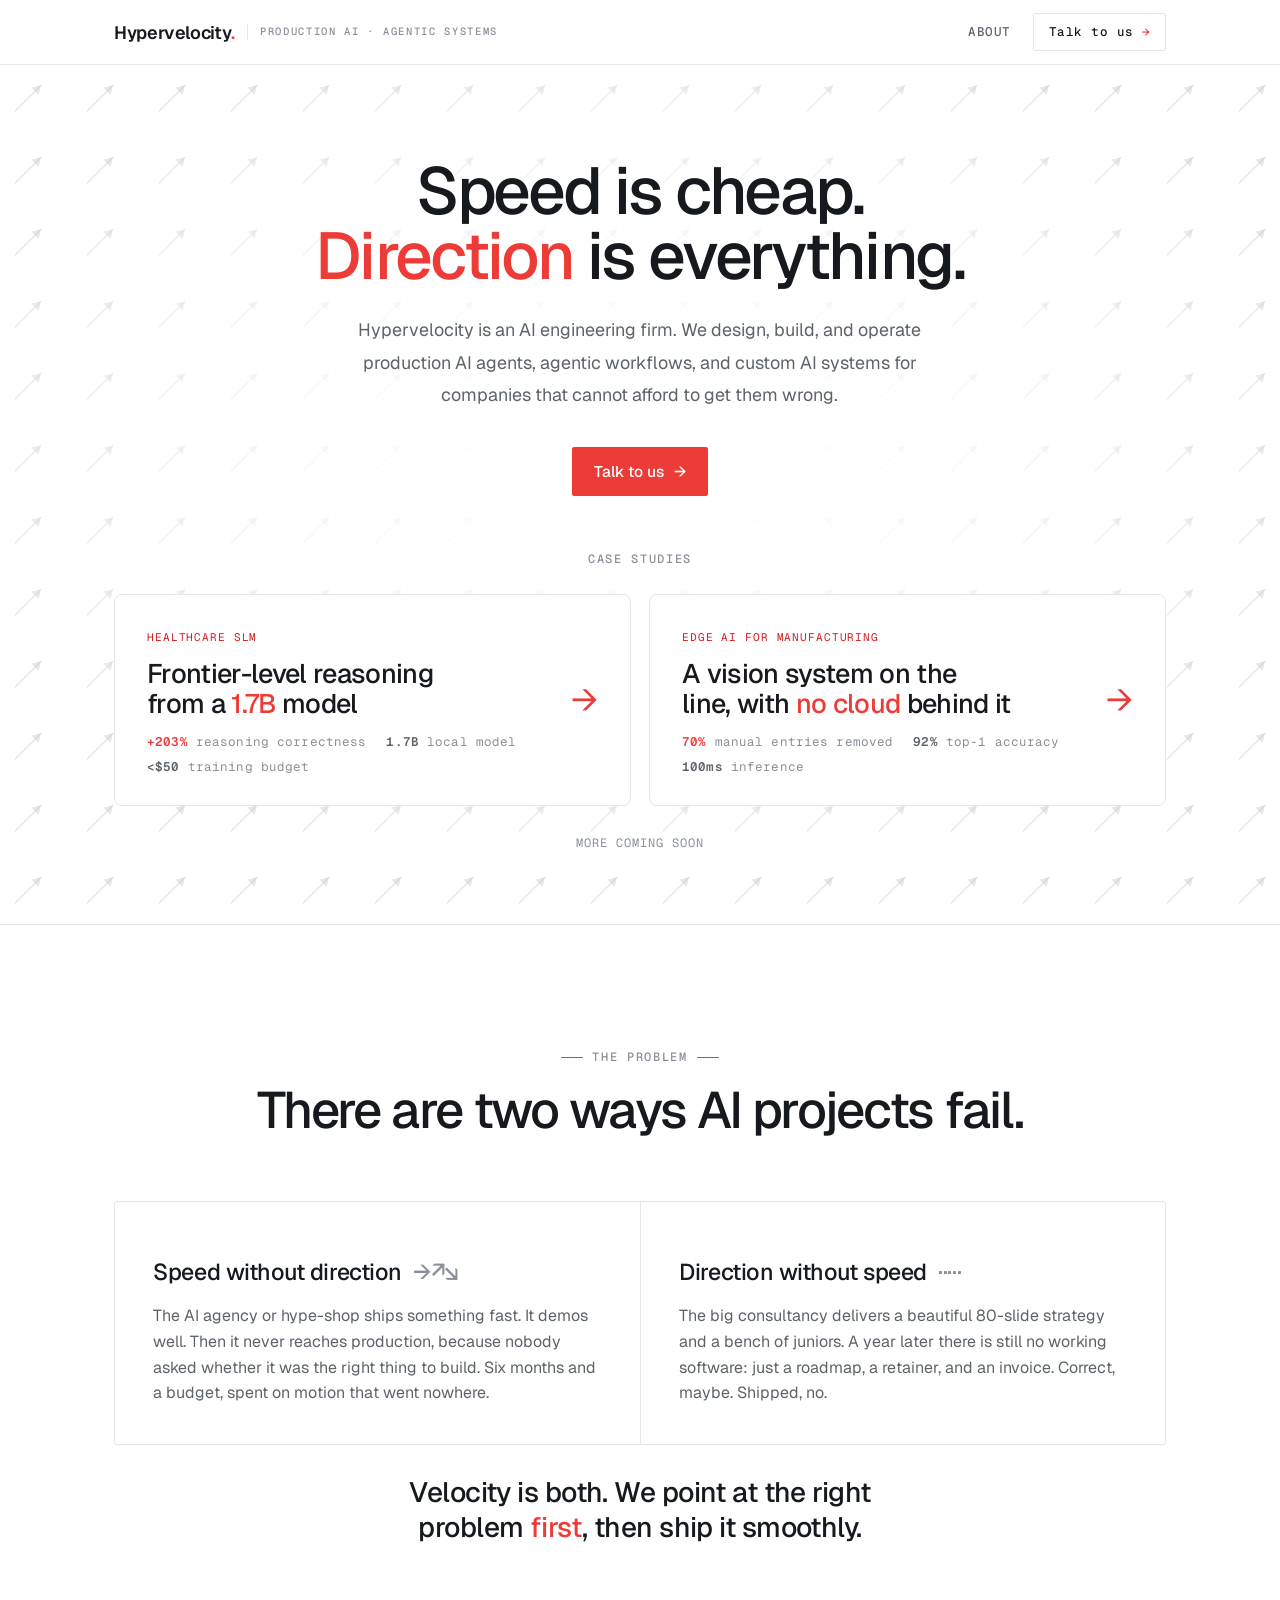
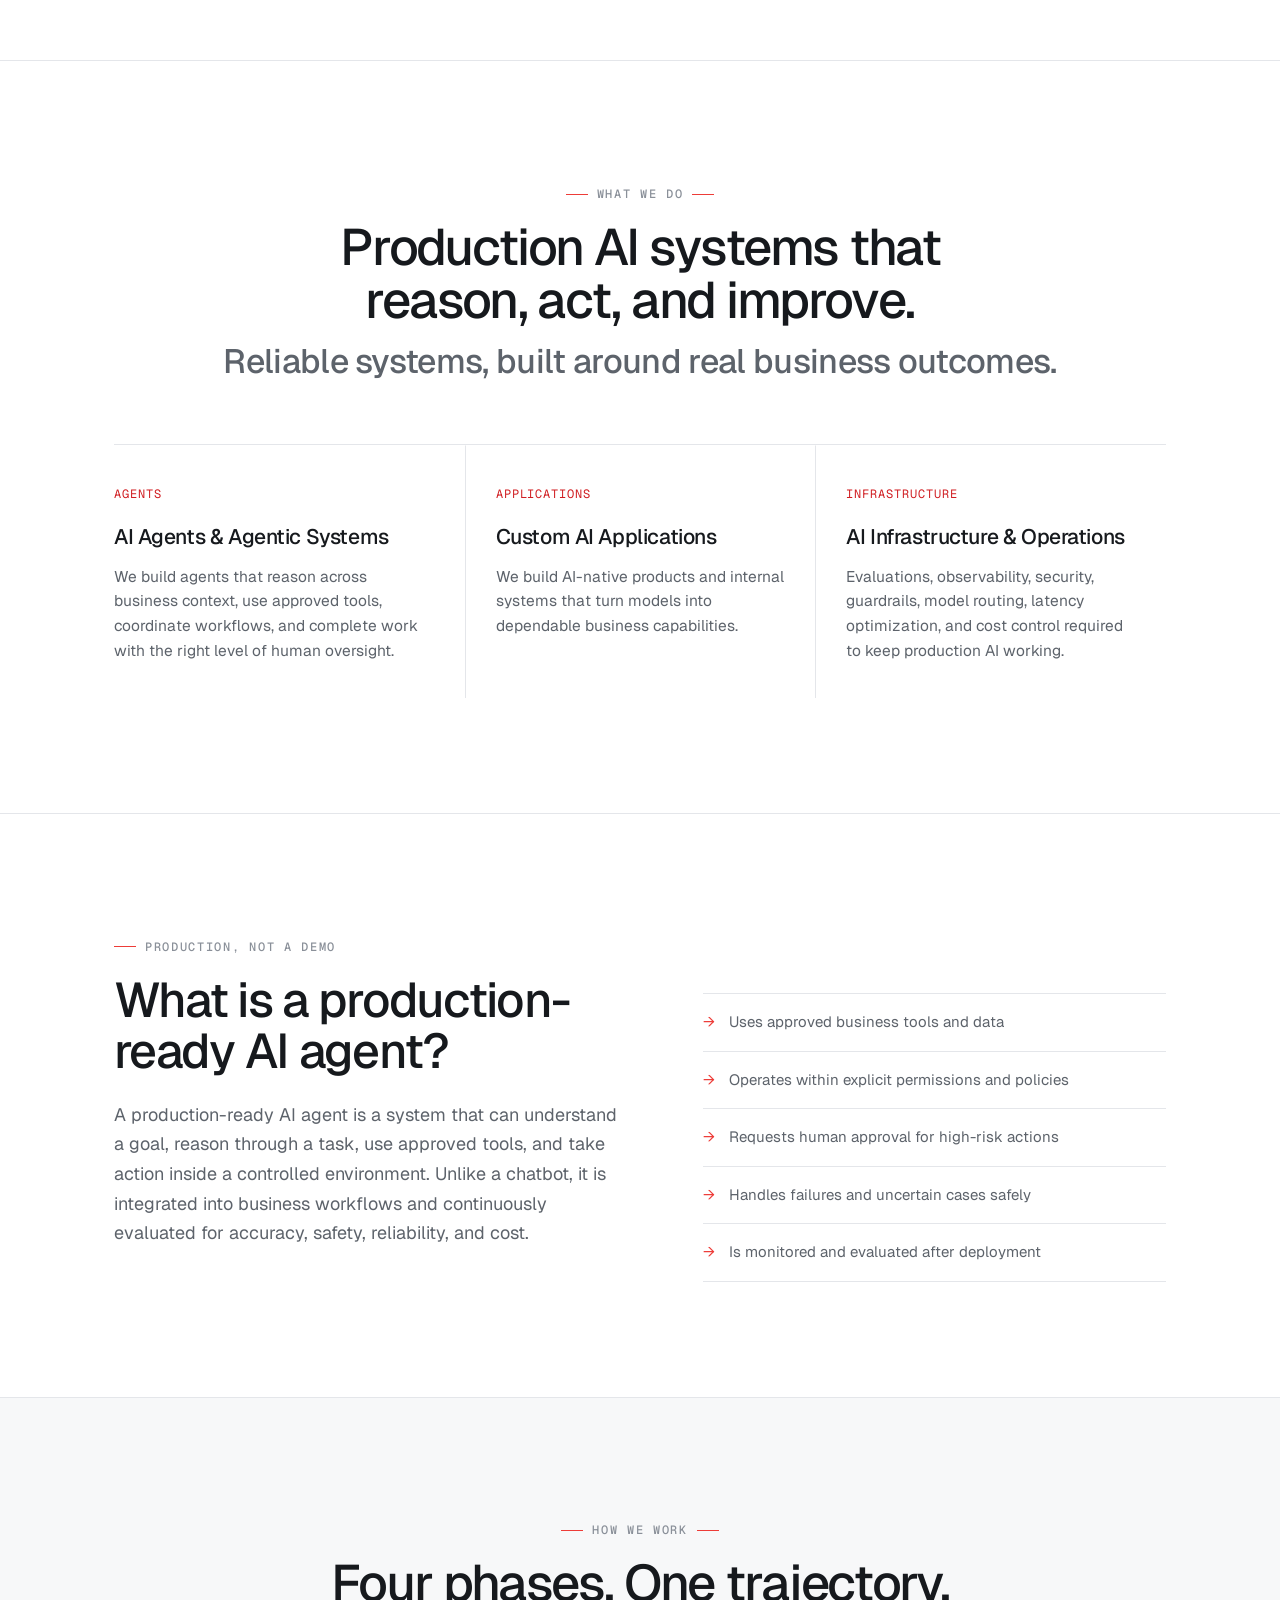
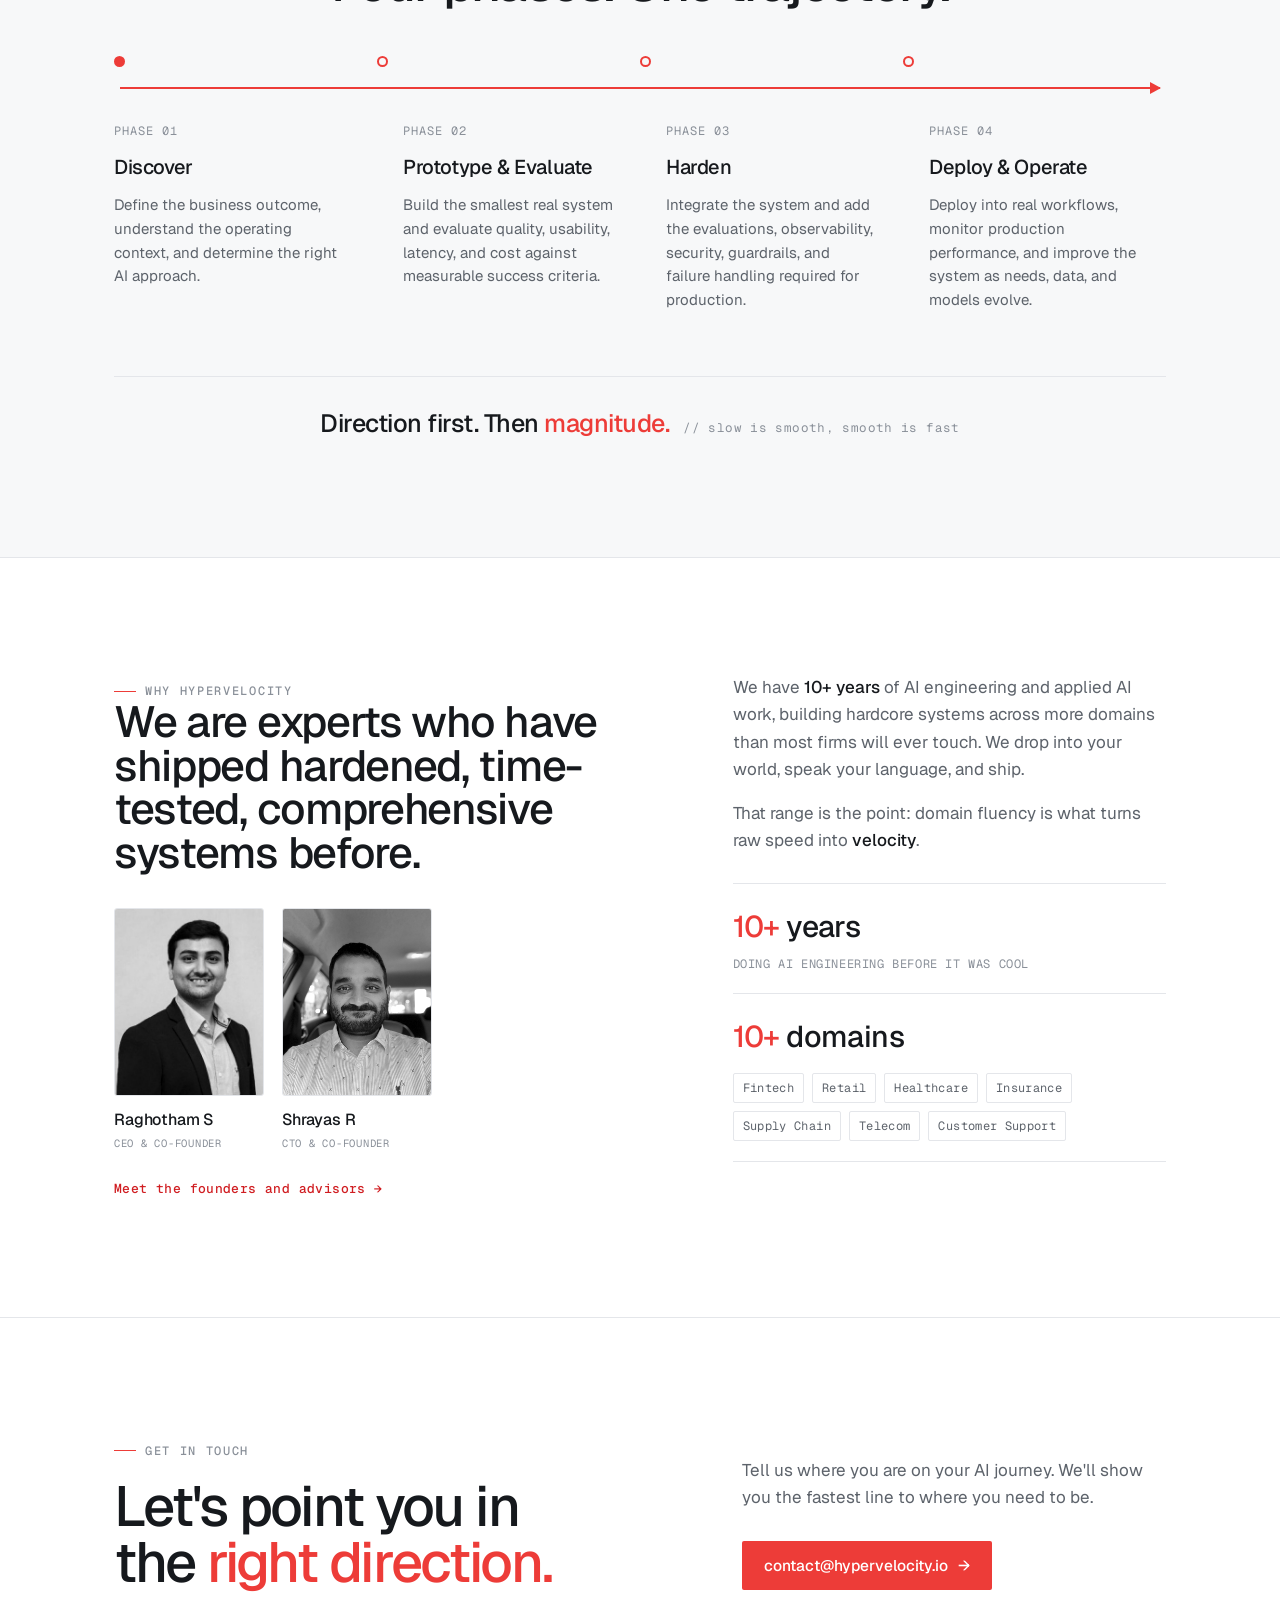
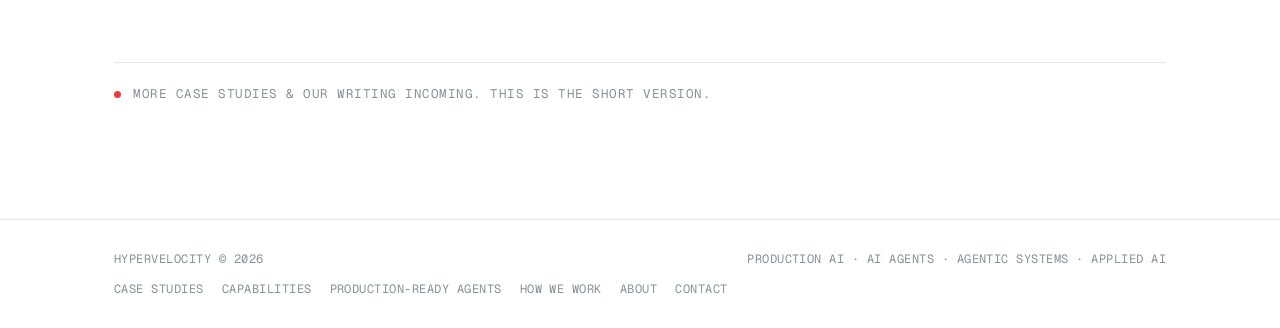
==== commit a573d762: "Trim Why Hypervelocity copy and domains list Remove the generic "people who scope your project" para" ====
--- a/index.html
+++ b/index.html
@@ -172,18 +172,6 @@
     border-left: 1px solid var(--line);
     white-space: nowrap;
   }
-  @media (max-width: 560px) {
-    .brand-lockup { gap: 7px; }
-    .brand-desc {
-      font-size: 0;
-      letter-spacing: 0.08em;
-      padding-left: 7px;
-    }
-    .brand-desc::after {
-      content: "AI · AGENTIC";
-      font-size: 8.5px;
-    }
-  }
   .bar-cta {
     font-family: var(--mono);
     font-size: 12.5px;
@@ -207,6 +195,16 @@
     text-transform: uppercase; color: var(--ink-2); transition: color .2s ease;
   }
   .bar-nav a:hover { color: var(--accent-ink); }
+  @media (max-width: 560px) {
+    .brand-desc { display: none; }
+    .bar-right { gap: 12px; }
+    .bar-cta { padding: 8px 12px; }
+  }
+  @media (max-width: 360px) {
+    .wordmark { font-size: 16px; }
+    .bar-nav { gap: 14px; }
+    .bar-cta { font-size: 11.5px; padding: 7px 10px; gap: 5px; }
+  }
   .bar-cta:hover { border-color: var(--accent); color: var(--accent-ink); }
   .bar-cta .arr { color: var(--accent); transition: color .25s ease; }
   /* After the hero scrolls past, the bar CTA fills with the accent for contrast */
@@ -1005,7 +1003,6 @@
         </div>
         <div class="reveal">
           <div class="body">
-            <p>The people who scope your project are the people who build it. No junior bench. No bait-and-switch between the pitch and the work.</p>
             <p data-comment-anchor="e98502d4ed-p">We have <strong>10+ years</strong> of AI engineering and applied AI work, building hardcore systems across more domains than most firms will ever touch. We drop into your world, speak your language, and ship.</p>
             <p>That range is the point: domain fluency is what turns raw speed into <strong>velocity</strong>.</p>
           </div>
@@ -1022,11 +1019,8 @@
                 <span>Healthcare</span>
                 <span>Insurance</span>
                 <span>Supply Chain</span>
-                <span>Climate Change</span>
-                <span>Hospitality</span>
                 <span>Telecom</span>
                 <span>Customer Support</span>
-                <span>Wellness</span>
               </div>
             </div>
           </div>
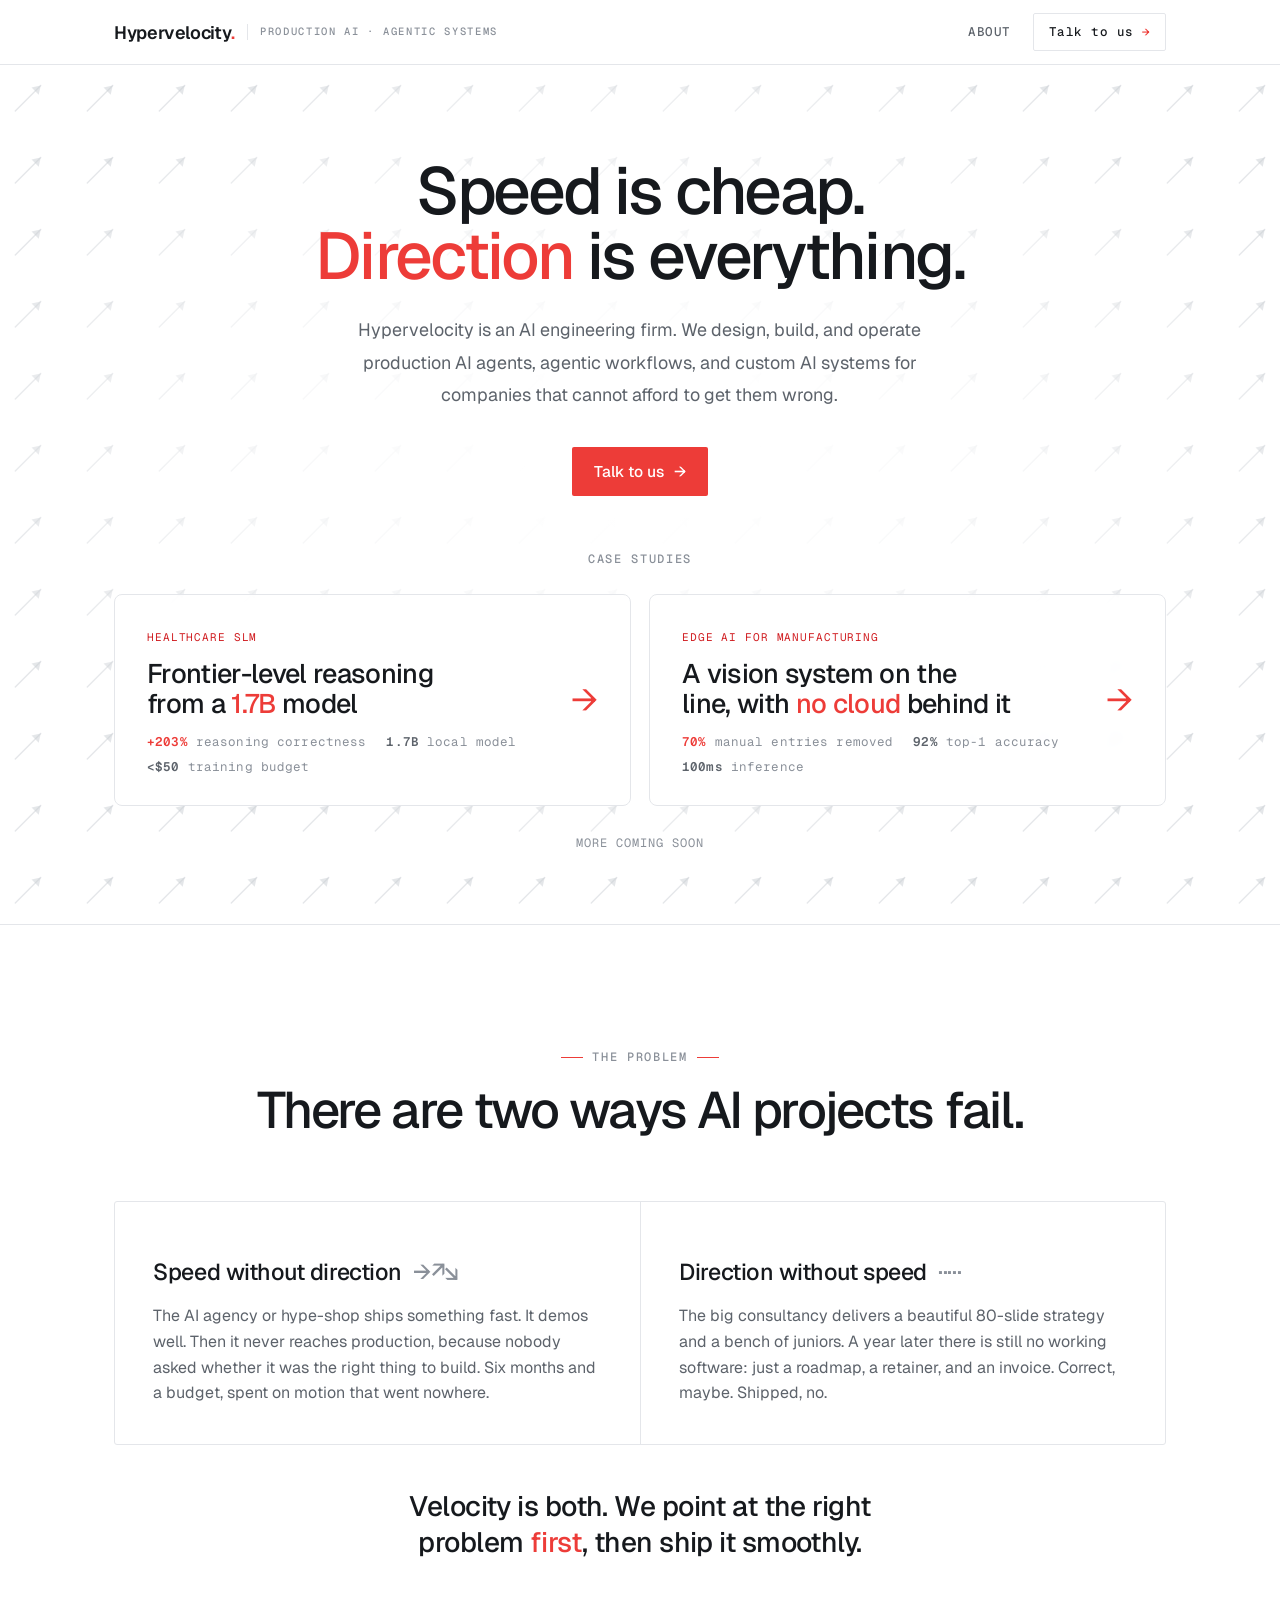
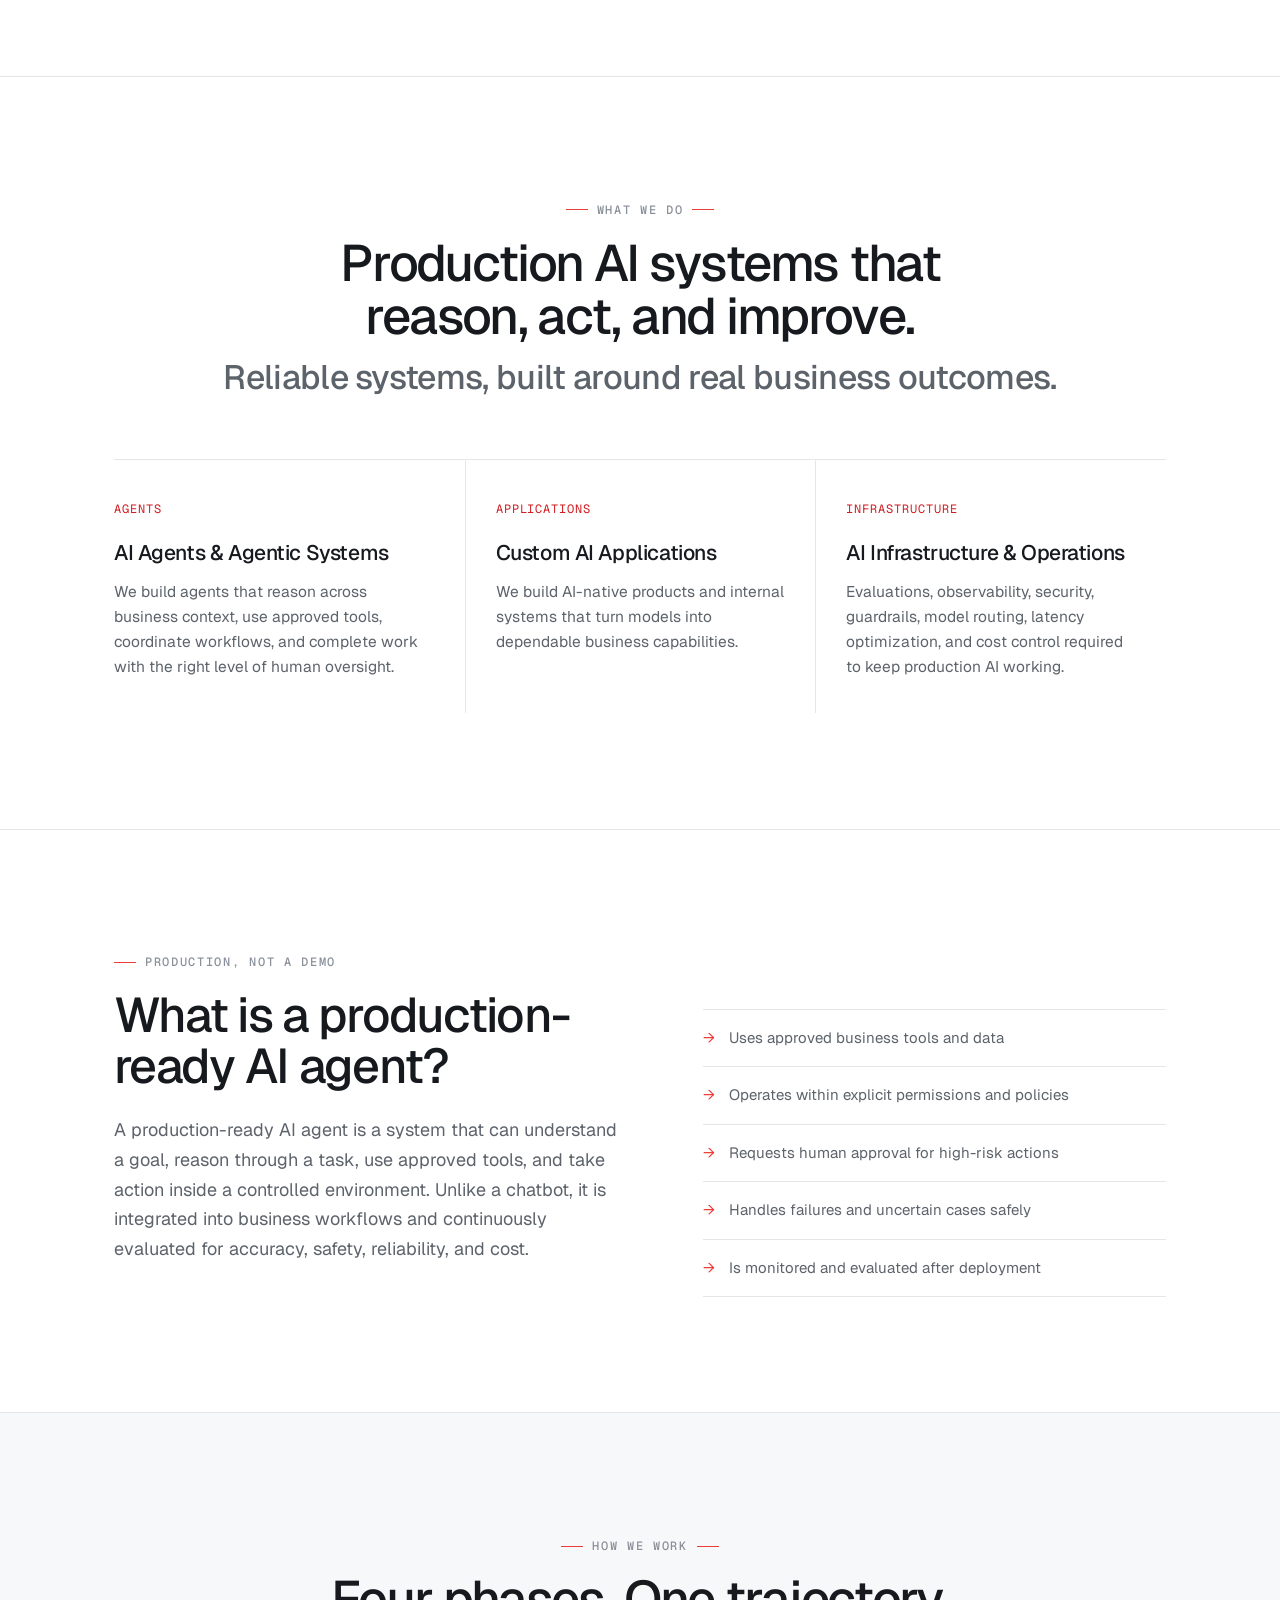
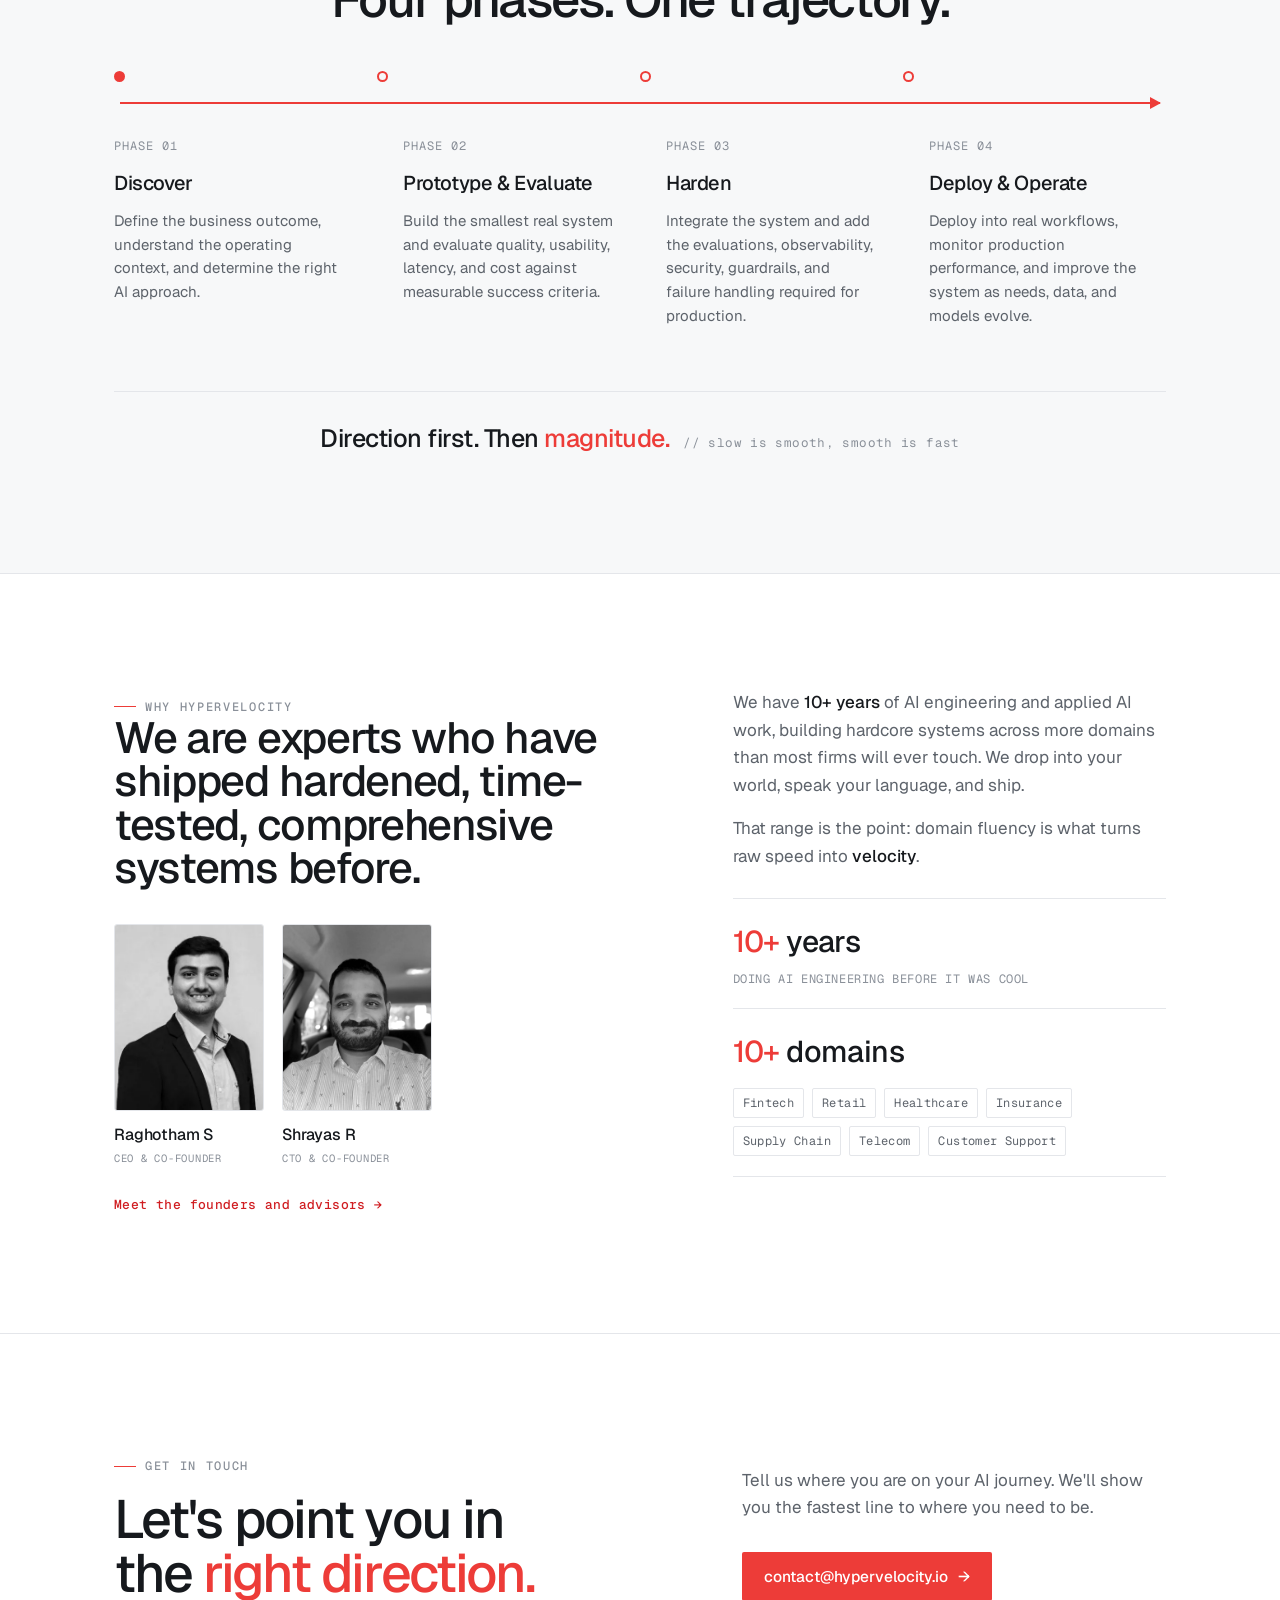
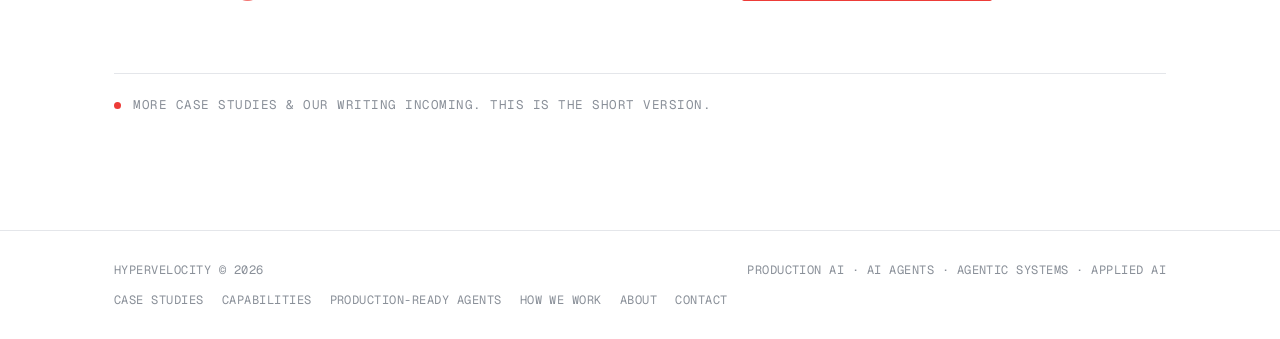
==== commit b1671d6b: "Refactor: one shared stylesheet, one shared script, no tooling Consolidate the four pages' duplicate" ====
--- a/index.html
+++ b/index.html
@@ -5,6 +5,7 @@
 <title>Hypervelocity | Production AI Engineering & Agentic Systems</title>
 <meta name="description" content="Hypervelocity designs, builds, and operates production AI systems, agents, and agentic workflows. We ship reliable AI for companies that cannot afford to get it wrong.">
 <link rel="canonical" href="https://hypervelocity.io/">
+<link rel="icon" href="/favicon.svg" type="image/svg+xml">
 
 <!-- Open Graph -->
 <meta property="og:type" content="website">
@@ -12,9 +13,13 @@
 <meta property="og:title" content="Hypervelocity | Production AI Engineering & Agentic Systems">
 <meta property="og:description" content="Production AI engineering for reliable agents, agentic workflows, and custom AI systems.">
 <meta property="og:url" content="https://hypervelocity.io/">
+<meta property="og:image" content="https://hypervelocity.io/images/og.png">
+<meta property="og:image:width" content="1200">
+<meta property="og:image:height" content="630">
 
 <!-- Twitter -->
-<meta name="twitter:card" content="summary">
+<meta name="twitter:card" content="summary_large_image">
+<meta name="twitter:image" content="https://hypervelocity.io/images/og.png">
 <meta name="twitter:title" content="Hypervelocity | Production AI Engineering & Agentic Systems">
 <meta name="twitter:description" content="Production AI engineering for reliable agents, agentic workflows, and custom AI systems.">
 
@@ -73,735 +78,9 @@
 <link rel="preconnect" href="https://fonts.googleapis.com">
 <link rel="preconnect" href="https://fonts.gstatic.com" crossorigin="">
 <link href="https://fonts.googleapis.com/css2?family=Geist:wght@300;400;500;600;700&family=Geist+Mono:wght@400;500;600&display=swap" rel="stylesheet">
-<style>
-  :root {
-    --ink: #16191d;
-    --ink-2: #5d636b;
-    --ink-3: #8a9099;
-    --line: #e4e6ea;
-    --line-2: #eef0f2;
-    --ground: #ffffff;
-    --ground-2: #f7f8f9;
-    --accent: oklch(0.625 0.214 27);
-    --accent-ink: oklch(0.55 0.21 27);
-
-    --maxw: 1180px;
-    --pad: clamp(20px, 5vw, 64px);
-    --mono: "Geist Mono", ui-monospace, "SF Mono", Menlo, monospace;
-    --sans: "Geist", system-ui, sans-serif;
-  }
-
-  * { box-sizing: border-box; margin: 0; padding: 0; }
-
-  html { -webkit-font-smoothing: antialiased; text-rendering: optimizeLegibility; }
-
-  body {
-    font-family: var(--sans);
-    color: var(--ink);
-    background: var(--ground);
-    line-height: 1.5;
-    font-size: 17px;
-  }
-
-  ::selection { background: var(--accent); color: #fff; }
-
-  a { color: inherit; text-decoration: none; }
-
-  .wrap {
-    max-width: var(--maxw);
-    margin: 0 auto;
-    padding-left: var(--pad);
-    padding-right: var(--pad);
-  }
-
-  /* ---------- Eyebrow / mono label ---------- */
-  .eyebrow {
-    font-family: var(--mono);
-    font-size: 12px;
-    font-weight: 500;
-    letter-spacing: 0.14em;
-    text-transform: uppercase;
-    color: var(--ink-3);
-    display: inline-flex;
-    align-items: center;
-    gap: 9px;
-    white-space: nowrap;
-  }
-  .eyebrow .tick {
-    width: 22px;
-    height: 1px;
-    background: var(--accent);
-    display: inline-block;
-  }
-
-  /* ---------- Top bar ---------- */
-  header.bar {
-    position: sticky;
-    top: 0;
-    z-index: 50;
-    background: rgba(255,255,255,0.82);
-    backdrop-filter: saturate(140%) blur(10px);
-    border-bottom: 1px solid var(--line);
-  }
-  .bar-inner {
-    display: flex;
-    align-items: center;
-    justify-content: space-between;
-    height: 64px;
-  }
-  .wordmark {
-    font-weight: 600;
-    font-size: 18px;
-    letter-spacing: -0.02em;
-    display: inline-flex;
-    align-items: baseline;
-    gap: 0;
-  }
-  .wordmark .hv-dot {
-    color: var(--accent);
-  }
-  .brand-lockup { display: inline-flex; align-items: center; gap: 12px; }
-  .brand-desc {
-    font-family: var(--mono);
-    font-size: 10.5px;
-    font-weight: 500;
-    letter-spacing: 0.16em;
-    text-transform: uppercase;
-    color: var(--ink-3);
-    padding-left: 12px;
-    border-left: 1px solid var(--line);
-    white-space: nowrap;
-  }
-  .bar-cta {
-    font-family: var(--mono);
-    font-size: 12.5px;
-    font-weight: 500;
-    letter-spacing: 0.04em;
-    color: var(--ink);
-    border: 1px solid var(--line);
-    padding: 9px 15px;
-    border-radius: 2px;
-    transition: background .25s ease, border-color .25s ease, color .25s ease;
-    display: inline-flex;
-    align-items: center;
-    gap: 8px;
-    white-space: nowrap;
-    background: transparent;
-  }
-  .bar-right { display: inline-flex; align-items: center; gap: 22px; }
-  .bar-nav { display: inline-flex; gap: 22px; }
-  .bar-nav a {
-    font-family: var(--mono); font-size: 12.5px; font-weight: 500; letter-spacing: 0.04em;
-    text-transform: uppercase; color: var(--ink-2); transition: color .2s ease;
-  }
-  .bar-nav a:hover { color: var(--accent-ink); }
-  @media (max-width: 560px) {
-    .brand-desc { display: none; }
-    .bar-right { gap: 12px; }
-    .bar-cta { padding: 8px 12px; }
-  }
-  @media (max-width: 360px) {
-    .wordmark { font-size: 16px; }
-    .bar-nav { gap: 14px; }
-    .bar-cta { font-size: 11.5px; padding: 7px 10px; gap: 5px; }
-  }
-  .bar-cta:hover { border-color: var(--accent); color: var(--accent-ink); }
-  .bar-cta .arr { color: var(--accent); transition: color .25s ease; }
-  /* After the hero scrolls past, the bar CTA fills with the accent for contrast */
-  .bar-cta.is-solid {
-    background: var(--accent);
-    border-color: var(--accent);
-    color: #fff;
-  }
-  .bar-cta.is-solid:hover { background: var(--accent-ink); border-color: var(--accent-ink); color: #fff; }
-  .bar-cta.is-solid .arr { color: #fff; }
-
-  /* ---------- Hero ---------- */
-  .hero { position: relative; overflow: hidden; min-height: calc(100vh - 64px); display: grid; place-items: center; border-bottom: 1px solid var(--line); }
-  .hero-field { position: absolute; inset: 0; width: 100%; height: 100%; display: block; z-index: 0; }
-  .hero-scrim {
-    position: absolute; inset: 0; z-index: 1; pointer-events: none;
-    background: radial-gradient(ellipse 66% 62% at 50% 44%, #ffffff 14%, rgba(255,255,255,0.74) 48%, rgba(255,255,255,0.30) 82%);
-  }
-  .hero .wrap { position: relative; z-index: 2; padding-top: clamp(48px, 8vh, 96px); padding-bottom: clamp(48px, 8vh, 96px); }
-  .hero-copy {
-    text-align: center;
-    display: flex; flex-direction: column; align-items: center;
-  }
-  .hero h1 {
-    font-size: clamp(36px, 5.2vw, 66px);
-    font-weight: 500;
-    line-height: 0.98;
-    letter-spacing: -0.035em;
-    margin-top: 22px;
-    text-wrap: balance;
-  }
-  .hero h1 .em { color: var(--accent); }
-  .hero .sub {
-    margin-top: 26px;
-    font-size: clamp(16px, 1.4vw, 19px);
-    color: var(--ink-2);
-    max-width: 36em;
-    line-height: 1.55;
-    text-wrap: pretty;
-  }
-  .hero-actions {
-    margin-top: 36px;
-    display: flex;
-    align-items: center;
-    justify-content: center;
-    gap: 22px;
-    flex-wrap: wrap;
-  }
-
-  /* ---------- Hero case studies (centered, in-fold) ---------- */
-  .hero-cases { margin-top: clamp(40px, 6vh, 68px); width: 100%; }
-  .cases-label {
-    display: block; text-align: center;
-    font-family: var(--mono); font-size: 12px; font-weight: 500; letter-spacing: 0.14em;
-    text-transform: uppercase; color: var(--ink-3);
-  }
-  .cs-cards {
-    display: flex; flex-wrap: wrap; justify-content: center; gap: 18px;
-    margin-top: clamp(18px, 2.6vw, 26px);
-  }
-  .cs-card {
-    flex: 1 1 340px; min-width: 0;
-    display: flex; align-items: center; gap: clamp(18px, 3vw, 34px);
-    text-align: left;
-    border: 1px solid var(--line); border-radius: 8px;
-    background: rgba(255,255,255,0.72); backdrop-filter: saturate(140%) blur(8px);
-    padding: clamp(20px, 2.4vw, 28px) clamp(22px, 2.6vw, 32px);
-    transition: border-color .25s ease, box-shadow .25s ease, transform .25s ease;
-  }
-  .cs-card:hover {
-    border-color: var(--accent);
-    box-shadow: 0 18px 48px -22px rgba(20,25,30,0.32);
-    transform: translateY(-2px);
-  }
-  .cs-card-body { flex: 1; min-width: 0; }
-  .cs-card-tag {
-    font-family: var(--mono); font-size: 11px; letter-spacing: 0.08em; text-transform: uppercase;
-    color: var(--accent-ink);
-  }
-  .cs-card-title {
-    font-size: clamp(20px, 2.1vw, 27px); font-weight: 500; letter-spacing: -0.025em; line-height: 1.12;
-    margin-top: 10px; color: var(--ink); text-wrap: balance;
-  }
-  .cs-card-title .em { color: var(--accent); }
-  .cs-card-metrics { display: flex; flex-wrap: wrap; gap: 6px 20px; margin-top: 14px; }
-  .csm2 { font-family: var(--mono); font-size: 12.5px; letter-spacing: 0.01em; color: var(--ink-3); white-space: nowrap; }
-  .csm2 b { font-weight: 600; color: var(--ink-2); }
-  .csm2 b.accent { color: var(--accent); }
-  .cs-card-arrow {
-    flex: none; font-size: clamp(26px, 3vw, 34px); color: var(--accent); line-height: 1;
-    transition: transform .2s ease;
-  }
-  .cs-card:hover .cs-card-arrow { transform: translateX(5px); }
-  .cases-more {
-    text-align: center; margin-top: clamp(20px, 2.6vw, 28px);
-    font-family: var(--mono); font-size: 12px; letter-spacing: 0.08em; text-transform: uppercase; color: var(--ink-3);
-  }
-
-  .btn-primary {
-    background: var(--accent);
-    color: #fff;
-    font-weight: 500;
-    font-size: 15.5px;
-    padding: 13px 22px;
-    border-radius: 2px;
-    display: inline-flex;
-    align-items: center;
-    gap: 10px;
-    transition: background .18s ease, transform .18s ease;
-  }
-  .btn-primary:hover { background: var(--accent-ink); }
-  .btn-primary .arr { transition: transform .2s ease; }
-  .btn-primary:hover .arr { transform: translateX(3px); }
-  .btn-text {
-    font-family: var(--mono);
-    font-size: 13px;
-    letter-spacing: 0.03em;
-    color: var(--ink-2);
-  }
-  .btn-text b { color: var(--ink); font-weight: 500; }
-
-  .vis-label {
-    position: absolute;
-    bottom: 18px;
-    right: var(--pad);
-    z-index: 2;
-    font-family: var(--mono);
-    font-size: 11px;
-    letter-spacing: 0.1em;
-    color: var(--ink-3);
-    text-transform: uppercase;
-    pointer-events: none;
-  }
-  .vis-label b { color: var(--accent-ink); font-weight: 600; }
-
-  /* ---------- Section scaffolding ---------- */
-  section { border-bottom: 1px solid var(--line); }
-  .sec-pad { padding-top: clamp(64px, 9vw, 116px); padding-bottom: clamp(64px, 9vw, 116px); }
-
-  .sec-head {
-    display: grid;
-    grid-template-columns: 1.55fr 1fr;
-    column-gap: clamp(32px, 6vw, 88px);
-    row-gap: 0;
-    align-items: start;
-  }
-  .sec-head > .eyebrow { grid-column: 1 / -1; }
-  .sec-head h2 {
-    font-size: clamp(30px, 4vw, 52px);
-    font-weight: 500;
-    line-height: 1.04;
-    letter-spacing: -0.032em;
-    margin-top: 18px;
-    text-wrap: balance;
-  }
-  .sec-head .lead {
-    margin: 18px 0 0;
-    color: var(--ink-2);
-    font-size: 18px;
-    line-height: 1.55;
-    text-wrap: pretty;
-  }
-
-  /* ---------- Wedge: two failure modes ---------- */
-  .wedge-grid {
-    display: grid;
-    grid-template-columns: 1fr 1fr;
-    gap: 0;
-    margin-top: clamp(40px, 5vw, 64px);
-    border: 1px solid var(--line);
-    border-radius: 3px;
-    overflow: hidden;
-  }
-  .wedge-cell {
-    padding: clamp(28px, 3vw, 44px);
-  }
-  .wedge-cell + .wedge-cell { border-left: 1px solid var(--line); }
-  .wedge-cell .num {
-    font-family: var(--mono);
-    font-size: 12px;
-    letter-spacing: 0.1em;
-    color: var(--ink-3);
-  }
-  .wedge-cell h3 {
-    font-size: 23px;
-    font-weight: 500;
-    letter-spacing: -0.02em;
-    margin-top: 14px;
-  }
-  .wedge-cell h3 .vec {
-    display: inline-block;
-    margin-left: 6px;
-    color: var(--ink-3);
-  }
-  .wedge-cell p {
-    margin-top: 14px;
-    color: var(--ink-2);
-    font-size: 16px;
-    line-height: 1.6;
-    text-wrap: pretty;
-  }
-  .wedge-resolve {
-    margin-top: 30px;
-    font-size: clamp(20px, 2.2vw, 28px);
-    font-weight: 500;
-    letter-spacing: -0.02em;
-    line-height: 1.25;
-    max-width: 24em;
-    text-wrap: balance;
-  }
-  .wedge-resolve .em { color: var(--accent); }
-
-  /* centered section-head + helpers */
-  .sec-head.center { display: block; text-align: center; }
-  .sec-head.center .eyebrow { justify-content: center; }
-  .sec-head.center h2 { margin-left: auto; margin-right: auto; max-width: 18em; }
-  .sec-head.solo { display: block; }
-  .sec-head.solo h2 { max-width: 17em; }
-  .sec-head.center.wide h2 { max-width: 22em; }
-  .h2-sub {
-    display: block;
-    font-size: 0.66em;
-    font-weight: 500;
-    color: var(--ink-2);
-    letter-spacing: -0.02em;
-    margin-top: 0.5em;
-  }
-  .wedge-resolve.center { margin-left: auto; margin-right: auto; text-align: center; max-width: 26em; }
-
-  /* ---------- What we do ---------- */
-  .do-grid {
-    display: grid;
-    grid-template-columns: repeat(3, 1fr);
-    margin-top: clamp(40px, 5vw, 64px);
-    border-top: 1px solid var(--line);
-  }
-  .do-cell {
-    padding: 34px 30px 34px 0;
-    border-top: 1px solid transparent;
-  }
-  .do-cell + .do-cell { padding-left: 30px; border-left: 1px solid var(--line); }
-  .do-cell .tag {
-    font-family: var(--mono);
-    font-size: 12px;
-    letter-spacing: 0.08em;
-    text-transform: uppercase;
-    color: var(--accent-ink);
-  }
-  .do-cell h3 {
-    font-size: 21px;
-    font-weight: 500;
-    letter-spacing: -0.02em;
-    margin-top: 16px;
-  }
-  .do-cell p {
-    margin-top: 12px;
-    color: var(--ink-2);
-    font-size: 15.5px;
-    line-height: 1.6;
-    text-wrap: pretty;
-  }
-  .do-cell .opt { color: var(--ink-3); font-style: normal; }
-
-  /* ---------- Production-ready agents ---------- */
-  .agent-ready-grid {
-    display: grid;
-    grid-template-columns: 1.05fr 0.95fr;
-    gap: clamp(36px, 6vw, 90px);
-    align-items: start;
-  }
-  .agent-ready h2 {
-    font-size: clamp(30px, 3.8vw, 50px);
-    font-weight: 500;
-    line-height: 1.05;
-    letter-spacing: -0.035em;
-    text-wrap: balance;
-  }
-  .agent-ready .answer {
-    margin-top: 24px;
-    color: var(--ink-2);
-    font-size: 18px;
-    line-height: 1.65;
-    text-wrap: pretty;
-  }
-  .agent-checks {
-    margin-top: clamp(48px, 5vw, 72px);
-    border-top: 1px solid var(--line);
-  }
-  .agent-checks li {
-    list-style: none;
-    border-bottom: 1px solid var(--line);
-    padding: 17px 0 17px 26px;
-    color: var(--ink-2);
-    font-size: 15px;
-    line-height: 1.5;
-    position: relative;
-  }
-  .agent-checks li::before {
-    content: "→";
-    color: var(--accent);
-    position: absolute;
-    left: 0;
-  }
-
-  /* ---------- Method spine ---------- */
-  .method { background: var(--ground-2); }
-  .spine {
-    margin-top: clamp(48px, 6vw, 76px);
-    position: relative;
-  }
-  .spine-track {
-    position: relative;
-    height: 2px;
-    background: var(--line);
-    margin: 0 6px;
-  }
-  .spine-fill {
-    position: absolute;
-    left: 0; top: 0; height: 100%;
-    width: 100%;
-    background: var(--accent);
-    transform-origin: left center;
-    transform: scaleX(0);
-  }
-  .spine-fill.go { transform: scaleX(1); transition: transform 2.4s cubic-bezier(.4,.5,.2,1) .2s; }
-  .spine-head {
-    position: absolute;
-    right: -1px; top: 50%;
-    width: 0; height: 0;
-    border-top: 6px solid transparent;
-    border-bottom: 6px solid transparent;
-    border-left: 11px solid var(--accent);
-    transform: translateY(-50%) scale(0);
-    transform-origin: center;
-  }
-  .spine-head.go { transform: translateY(-50%) scale(1); transition: transform .35s ease 2.5s; }
-
-  .phases {
-    display: grid;
-    grid-template-columns: repeat(4, 1fr);
-    gap: 0;
-    margin-top: 0;
-  }
-  .phase {
-    padding: 28px 26px 0 0;
-    position: relative;
-  }
-  .phase + .phase { padding-left: 26px; }
-  .phase .node {
-    position: absolute;
-    top: -33px;
-    left: 0;
-    width: 11px; height: 11px;
-    border-radius: 50%;
-    background: var(--ground-2);
-    border: 2px solid var(--accent);
-  }
-  .phase:first-child .node { background: var(--accent); }
-  .phase .step {
-    font-family: var(--mono);
-    font-size: 12px;
-    letter-spacing: 0.08em;
-    color: var(--ink-3);
-  }
-  .phase h3 {
-    font-size: 20px;
-    font-weight: 500;
-    letter-spacing: -0.02em;
-    margin-top: 10px;
-  }
-  .phase p {
-    margin-top: 11px;
-    color: var(--ink-2);
-    font-size: 15px;
-    line-height: 1.58;
-    text-wrap: pretty;
-  }
-  .method-foot {
-    margin-top: clamp(44px, 5vw, 64px);
-    display: flex;
-    gap: 14px;
-    align-items: baseline;
-    flex-wrap: wrap;
-    border-top: 1px solid var(--line);
-    padding-top: 28px;
-  }
-  .method-foot.center { justify-content: center; text-align: center; }
-  .method-foot .big {
-    font-size: clamp(19px, 2vw, 25px);
-    font-weight: 500;
-    letter-spacing: -0.02em;
-  }
-  .method-foot .big .em { color: var(--accent); }
-  .method-foot .small {
-    font-family: var(--mono);
-    font-size: 12.5px;
-    color: var(--ink-3);
-    letter-spacing: 0.03em;
-  }
-
-  /* ---------- Proof ---------- */
-  .proof-grid {
-    display: grid;
-    grid-template-columns: 1fr 0.8fr;
-    gap: clamp(36px, 6vw, 90px);
-    align-items: start;
-  }
-  .proof h2 {
-    font-size: clamp(28px, 3.4vw, 44px);
-    font-weight: 500;
-    line-height: 1.05;
-    letter-spacing: -0.03em;
-    text-wrap: balance;
-  }
-  .proof h2 .em { color: var(--accent); }
-  .proof .body {
-    color: var(--ink-2);
-    font-size: 17px;
-    line-height: 1.62;
-    text-wrap: pretty;
-  }
-  .proof .body p + p { margin-top: 16px; }
-  .proof .body strong { color: var(--ink); font-weight: 500; }
-  .stats {
-    display: flex;
-    flex-direction: column;
-    gap: 0;
-    border-top: 1px solid var(--line);
-  }
-  .stat {
-    padding: 20px 0;
-    border-bottom: 1px solid var(--line);
-  }
-  .stat .v {
-    font-size: 30px;
-    font-weight: 500;
-    letter-spacing: -0.02em;
-  }
-  .stat .v .em { color: var(--accent); }
-  .domains { display: flex; flex-wrap: wrap; gap: 8px; margin-top: 14px; }
-  .domains span {
-    font-family: var(--mono);
-    font-size: 12px;
-    letter-spacing: 0.03em;
-    color: var(--ink-2);
-    border: 1px solid var(--line);
-    border-radius: 2px;
-    padding: 5px 9px;
-    white-space: nowrap;
-  }
-  .stat .k {
-    font-family: var(--mono);
-    font-size: 12px;
-    letter-spacing: 0.05em;
-    color: var(--ink-3);
-    margin-top: 6px;
-    text-transform: uppercase;
-  }
-  .text-link {
-    display: inline-flex; align-items: center; gap: 8px;
-    font-family: var(--mono); font-size: 13px; font-weight: 500; letter-spacing: 0.03em;
-    color: var(--accent-ink); margin-top: 28px;
-    border-bottom: 1px solid transparent; padding-bottom: 2px;
-    transition: border-color .2s ease;
-  }
-  .text-link:hover { border-color: var(--accent); }
-  .text-link .arr { transition: transform .2s ease; }
-  .text-link:hover .arr { transform: translateX(3px); }
-
-  /* founder mini-cards in the proof section */
-  .founder-peek { display: flex; gap: 18px; margin-top: 34px; }
-  .fp { display: flex; flex-direction: column; max-width: 150px; }
-  .fp-portrait {
-    aspect-ratio: 4 / 5; width: 100%; border: 1px solid var(--line); border-radius: 3px;
-    overflow: hidden; background: var(--ground-2); display: grid; place-items: center;
-  }
-  .fp-portrait img { width: 100%; height: 100%; object-fit: cover; object-position: center top; filter: grayscale(1) contrast(1.04); }
-  .fp-portrait .initials { font-family: var(--mono); font-size: 30px; font-weight: 500; color: #c3c8ce; }
-  .fp-name { font-size: 16px; font-weight: 500; letter-spacing: -0.01em; margin-top: 12px; }
-  .fp-role { font-family: var(--mono); font-size: 10.5px; letter-spacing: 0.07em; text-transform: uppercase; color: var(--ink-3); margin-top: 4px; }
-
-  /* ---------- Close ---------- */
-  .close { }
-  .close-grid { display: grid; grid-template-columns: 1.3fr 1fr; gap: clamp(36px,6vw,80px); align-items: end; }
-  .close h2 {
-    font-size: clamp(32px, 4.4vw, 60px);
-    font-weight: 500;
-    line-height: 1.0;
-    letter-spacing: -0.035em;
-    text-wrap: balance;
-  }
-  .close h2 .em { color: var(--accent); }
-  .close .body {
-    color: var(--ink-2);
-    font-size: 17px;
-    line-height: 1.6;
-    text-wrap: pretty;
-  }
-  .close-actions { margin-top: 30px; display: flex; align-items: center; gap: 22px; flex-wrap: wrap; }
-
-  .soon {
-    margin-top: clamp(48px,6vw,72px);
-    border-top: 1px solid var(--line);
-    padding-top: 22px;
-    display: flex;
-    align-items: center;
-    gap: 12px;
-    font-family: var(--mono);
-    font-size: 12.5px;
-    letter-spacing: 0.04em;
-    color: var(--ink-3);
-  }
-  .soon .pulse {
-    width: 7px; height: 7px; border-radius: 50%;
-    background: var(--accent);
-    box-shadow: 0 0 0 0 var(--accent);
-    animation: pulse 2.4s ease-out infinite;
-  }
-  @keyframes pulse {
-    0% { box-shadow: 0 0 0 0 oklch(0.625 0.214 27 / 0.5); }
-    70% { box-shadow: 0 0 0 9px oklch(0.625 0.214 27 / 0); }
-    100% { box-shadow: 0 0 0 0 oklch(0.625 0.214 27 / 0); }
-  }
-
-  /* ---------- Footer ---------- */
-  footer {
-    padding: 30px 0;
-  }
-  .foot-inner {
-    display: flex;
-    align-items: center;
-    justify-content: space-between;
-    font-family: var(--mono);
-    font-size: 12px;
-    letter-spacing: 0.04em;
-    color: var(--ink-3);
-    flex-wrap: wrap;
-    gap: 12px;
-  }
-  .foot-links { display: flex; flex-wrap: wrap; gap: 8px 18px; }
-  .foot-inner a:hover { color: var(--accent-ink); }
-
-  /* ---------- Reveal ---------- */
-  .reveal { opacity: 0; transform: translateY(14px); transition: opacity .7s ease, transform .7s cubic-bezier(.2,.7,.2,1); }
-  .reveal.in { opacity: 1; transform: none; }
-
-  /* ---------- Responsive ---------- */
-  @media (max-width: 880px) {
-    .hero { min-height: 0; }
-    .hero-field { opacity: 0.6; }
-    .hero-scrim { background: radial-gradient(ellipse 88% 48% at 50% 46%, #fff 18%, rgba(255,255,255,0.62) 52%, rgba(255,255,255,0) 84%); }
-    .vis-label { display: none; }
-    .sec-head { grid-template-columns: 1fr; }
-    .sec-head .lead { margin: 16px 0 0; }
-    .wedge-grid { grid-template-columns: 1fr; }
-    .wedge-cell + .wedge-cell { border-left: none; border-top: 1px solid var(--line); }
-    .do-grid { grid-template-columns: 1fr; }
-    .agent-ready-grid { grid-template-columns: 1fr; }
-    .agent-checks { margin-top: 0; }
-    .do-cell { padding: 26px 0 !important; border-left: none !important; border-top: 1px solid var(--line); }
-    .do-grid { border-top: none; }
-    .phases { grid-template-columns: 1fr 1fr; gap: 20px 0; }
-    .proof-grid { grid-template-columns: 1fr; gap: 40px; }
-    .close-grid { grid-template-columns: 1fr; gap: 30px; }
-    .spine-track { display: none; }
-    .spine { margin-top: clamp(28px, 6vw, 40px); }
-    .phase { padding-left: 0 !important; }
-    .phase .node { display: none; }
-  }
-  @media (max-width: 520px) {
-    .phases { grid-template-columns: 1fr; }
-  }
-  @media (prefers-reduced-motion: reduce) {
-    .reveal { opacity: 1; transform: none; transition: none; }
-  }
-</style>
+<link rel="stylesheet" href="/assets/css/site.css">
 </head>
-<body>
-
-<template id="__bundler_thumbnail" data-bg-color="#ffffff">
-  <svg viewBox="0 0 1200 800" xmlns="http://www.w3.org/2000/svg">
-    <rect width="1200" height="800" fill="#ffffff"/>
-    <g stroke="#78808a" stroke-width="6" stroke-linecap="round" opacity="0.28">
-      <line x1="300" y1="560" x2="560" y2="430"/>
-      <line x1="300" y1="560" x2="600" y2="470"/>
-      <line x1="300" y1="560" x2="540" y2="520"/>
-      <line x1="300" y1="560" x2="500" y2="380"/>
-    </g>
-    <g stroke="#e5341a" stroke-width="14" stroke-linecap="round" fill="#e5341a">
-      <line x1="300" y1="560" x2="860" y2="300"/>
-      <path d="M860 300 L812 300 L840 344 Z"/>
-    </g>
-    <text x="300" y="680" font-family="Geist, sans-serif" font-size="64" font-weight="600" fill="#16191d" letter-spacing="-2">Hypervelocity<tspan fill="#e5341a">.</tspan></text>
-  </svg>
-</template>
-
-
+<body class="page-home">
 
 <header class="bar">
   <div class="wrap bar-inner">
@@ -820,7 +99,7 @@
 
   <!-- HERO -->
   <section class="hero">
-    <canvas id="vectorCanvas" class="hero-field" aria-hidden="true" role="presentation" data-comment-anchor="a5ee21613d-canvas"></canvas>
+    <canvas id="vectorCanvas" class="hero-field" aria-hidden="true" role="presentation" data-density="0.082"></canvas>
     <div class="hero-scrim"></div>
     <div class="wrap">
       <div class="hero-copy">
@@ -867,12 +146,12 @@
   <!-- WEDGE -->
   <section class="wedge">
     <div class="wrap sec-pad">
-      <div class="sec-head center reveal">
-        <span class="eyebrow" data-comment-anchor="cf5f8f2a2a-span"><span class="tick"></span>THE PROBLEM<span class="tick"></span></span>
-        <h2 data-comment-anchor="d2136ee208-h2">There are two ways AI projects fail.</h2>
+      <div class="sec-head sec-head--center reveal">
+        <span class="eyebrow"><span class="tick"></span>THE PROBLEM<span class="tick"></span></span>
+        <h2>There are two ways AI projects fail.</h2>
       </div>
       <div class="wedge-grid reveal">
-        <div class="wedge-cell" data-comment-anchor="c82c29a823-div">
+        <div class="wedge-cell">
           <h3>Speed without direction <span class="vec">→↗↘</span></h3>
           <p>The AI agency or hype-shop ships something fast. It demos well. Then it never reaches production, because nobody asked whether it was the right thing to build. Six months and a budget, spent on motion that went nowhere.</p>
         </div>
@@ -881,16 +160,16 @@
           <p>The big consultancy delivers a beautiful 80-slide strategy and a bench of juniors. A year later there is still no working software: just a roadmap, a retainer, and an invoice. Correct, maybe. Shipped, no.</p>
         </div>
       </div>
-      <p class="wedge-resolve center reveal">Velocity is both. We point at the right problem <span class="em">first</span>, then ship it smoothly.</p>
+      <p class="wedge-resolve reveal">Velocity is both. We point at the right problem <span class="em">first</span>, then ship it smoothly.</p>
     </div>
   </section>
 
   <!-- WHAT WE DO -->
   <section class="dowork" id="capabilities">
     <div class="wrap sec-pad">
-      <div class="sec-head center wide reveal" data-comment-anchor="6c88c2c0a2-div">
+      <div class="sec-head sec-head--center wide reveal">
         <span class="eyebrow"><span class="tick"></span>WHAT WE DO<span class="tick"></span></span>
-        <h2 data-comment-anchor="cfd1995366-p">Production AI systems that reason, act, and improve.<span class="h2-sub">Reliable systems, built around real business outcomes.</span></h2>
+        <h2>Production AI systems that reason, act, and improve.<span class="h2-sub">Reliable systems, built around real business outcomes.</span></h2>
       </div>
       <div class="do-grid reveal">
         <div class="do-cell">
@@ -934,10 +213,10 @@
 
   <!-- METHOD SPINE -->
   <section class="method" id="method">
-    <div class="wrap sec-pad" data-comment-anchor="41072c19e1-div">
-      <div class="sec-head center reveal">
+    <div class="wrap sec-pad">
+      <div class="sec-head sec-head--center reveal">
         <span class="eyebrow"><span class="tick"></span>HOW WE WORK<span class="tick"></span></span>
-        <h2 data-comment-anchor="f0c10422e7-h2">Four phases. One trajectory.</h2>
+        <h2>Four phases. One trajectory.</h2>
       </div>
 
       <div class="spine reveal">
@@ -946,7 +225,7 @@
           <div class="spine-head" id="spineHead"></div>
         </div>
         <div class="phases">
-          <div class="phase" data-comment-anchor="5de24d4a9f-div">
+          <div class="phase">
             <span class="node"></span>
             <span class="step">PHASE 01</span>
             <h3>Discover</h3>
@@ -956,25 +235,25 @@
             <span class="node"></span>
             <span class="step">PHASE 02</span>
             <h3>Prototype &amp; Evaluate</h3>
-            <p data-comment-anchor="de168bbabe-p">Build the smallest real system and evaluate quality, usability, latency, and cost against measurable success criteria.</p>
+            <p>Build the smallest real system and evaluate quality, usability, latency, and cost against measurable success criteria.</p>
           </div>
           <div class="phase">
             <span class="node"></span>
             <span class="step">PHASE 03</span>
             <h3>Harden</h3>
-            <p data-comment-anchor="f7ec79b55a-p">Integrate the system and add the evaluations, observability, security, guardrails, and failure handling required for production.</p>
+            <p>Integrate the system and add the evaluations, observability, security, guardrails, and failure handling required for production.</p>
           </div>
           <div class="phase">
             <span class="node"></span>
             <span class="step">PHASE 04</span>
             <h3>Deploy &amp; Operate</h3>
-            <p data-comment-anchor="4d8d1b7711-p">Deploy into real workflows, monitor production performance, and improve the system as needs, data, and models evolve.</p>
+            <p>Deploy into real workflows, monitor production performance, and improve the system as needs, data, and models evolve.</p>
           </div>
         </div>
       </div>
 
       <div class="method-foot center reveal">
-        <span class="big">Direction first. Then <span class="em" data-comment-anchor="7fcae57d5d-span">magnitude.</span></span>
+        <span class="big">Direction first. Then <span class="em">magnitude.</span></span>
         <span class="small">// slow is smooth, smooth is fast</span>
       </div>
     </div>
@@ -989,12 +268,12 @@
           <h2 style="line-height: 1">We are experts who have shipped hardened, time-tested, comprehensive systems before.</h2>
           <div class="founder-peek">
             <div class="fp">
-              <div class="fp-portrait"><img src="images/raghotham.png" alt="Raghotham S" loading="lazy" width="800" height="1000"></div>
+              <div class="fp-portrait"><img src="images/raghotham.webp" alt="Raghotham S" loading="lazy" width="800" height="1000"></div>
               <div class="fp-name">Raghotham S</div>
               <div class="fp-role">CEO &amp; Co-Founder</div>
             </div>
             <div class="fp">
-              <div class="fp-portrait"><img src="images/shrayas.jpg" alt="Shrayas R" loading="lazy" width="800" height="1000"></div>
+              <div class="fp-portrait"><img src="images/shrayas.webp" alt="Shrayas R" loading="lazy" width="800" height="1000"></div>
               <div class="fp-name">Shrayas R</div>
               <div class="fp-role">CTO &amp; Co-Founder</div>
             </div>
@@ -1003,7 +282,7 @@
         </div>
         <div class="reveal">
           <div class="body">
-            <p data-comment-anchor="e98502d4ed-p">We have <strong>10+ years</strong> of AI engineering and applied AI work, building hardcore systems across more domains than most firms will ever touch. We drop into your world, speak your language, and ship.</p>
+            <p>We have <strong>10+ years</strong> of AI engineering and applied AI work, building hardcore systems across more domains than most firms will ever touch. We drop into your world, speak your language, and ship.</p>
             <p>That range is the point: domain fluency is what turns raw speed into <strong>velocity</strong>.</p>
           </div>
           <div class="stats" style="margin-top:28px;">
@@ -1013,7 +292,7 @@
             </div>
             <div class="stat">
               <div class="v"><span class="em">10+</span> domains</div>
-              <div class="domains" data-comment-anchor="5b98accf88-div">
+              <div class="domains">
                 <span>Fintech</span>
                 <span>Retail</span>
                 <span>Healthcare</span>
@@ -1031,14 +310,14 @@
 
   <!-- CLOSE -->
   <section class="close" id="contact">
-    <div class="wrap sec-pad" data-comment-anchor="74a5295055-div">
+    <div class="wrap sec-pad">
       <div class="close-grid">
         <div class="reveal">
           <span class="eyebrow"><span class="tick"></span>GET IN TOUCH</span>
           <h2 style="margin-top:18px;">Let's point you in the <span class="em">right direction.</span></h2>
         </div>
         <div class="reveal">
-          <p class="body" data-comment-anchor="81e1634974-p">Tell us where you are on your AI journey. We'll show you the fastest line to where you need to be.</p>
+          <p class="body">Tell us where you are on your AI journey. We'll show you the fastest line to where you need to be.</p>
           <div class="close-actions">
             <a class="btn-primary" href="mailto:contact@hypervelocity.io">contact@hypervelocity.io <span class="arr">→</span></a>
           </div>
@@ -1069,102 +348,7 @@
   </div>
 </footer>
 
-<script>
-(function () {
-  /* ---------- Hero: static bed of grey arrows, SW → NE ---------- */
-  var canvas = document.getElementById('vectorCanvas');
-  var ctx = canvas.getContext('2d');
-  var dpr = Math.max(1, Math.min(2, window.devicePixelRatio || 1));
-  var W = 0, H = 0;
-  var GREY = '#b4bac1';
-  var ANG = -Math.PI / 4;                       // up-right: south-west → north-east
-
-  function arrow(x, y, ang, len, color, alpha, w, head) {
-    var ex = x + Math.cos(ang) * len, ey = y + Math.sin(ang) * len;
-    ctx.globalAlpha = alpha; ctx.strokeStyle = color; ctx.fillStyle = color;
-    ctx.lineWidth = w; ctx.lineCap = 'round';
-    ctx.beginPath(); ctx.moveTo(x, y); ctx.lineTo(ex, ey); ctx.stroke();
-    if (head) {
-      var a1 = ang + Math.PI * 0.82, a2 = ang - Math.PI * 0.82;
-      ctx.beginPath(); ctx.moveTo(ex, ey);
-      ctx.lineTo(ex + Math.cos(a1) * head, ey + Math.sin(a1) * head);
-      ctx.lineTo(ex + Math.cos(a2) * head, ey + Math.sin(a2) * head);
-      ctx.closePath(); ctx.fill();
-    }
-    ctx.globalAlpha = 1;
-  }
-
-  function draw() {
-    var r = canvas.getBoundingClientRect();
-    W = r.width; H = r.height;
-    canvas.width = Math.round(W * dpr);
-    canvas.height = Math.round(H * dpr);
-    ctx.setTransform(dpr, 0, 0, dpr, 0, 0);
-    ctx.clearRect(0, 0, W, H);
-
-    var gap = Math.max(72, Math.min(W, H) * 0.082);
-    var len = gap * 0.5;
-    var head = Math.max(4, len * 0.26);
-    var cols = Math.ceil(W / gap) + 2, rows = Math.ceil(H / gap) + 2;
-    var offx = (W - (cols - 1) * gap) / 2;
-    var offy = (H - (rows - 1) * gap) / 2;
-    var hx = Math.cos(ANG) * len / 2, hy = Math.sin(ANG) * len / 2;
-
-    for (var iy = 0; iy < rows; iy++) {
-      for (var ix = 0; ix < cols; ix++) {
-        var cx = offx + ix * gap, cy = offy + iy * gap;
-        arrow(cx - hx, cy - hy, ANG, len, GREY, 0.5, 1.3, head);
-      }
-    }
-  }
-
-  draw();
-  var rt;
-  window.addEventListener('resize', function () { clearTimeout(rt); rt = setTimeout(draw, 120); });
-
-  /* ---------- Scroll reveal ---------- */
-  var io = new IntersectionObserver(function (entries) {
-    entries.forEach(function (en) {
-      if (en.isIntersecting) {
-        en.target.classList.add('in');
-        if (en.target.id === 'methodSpineTrigger') {}
-        io.unobserve(en.target);
-      }
-    });
-  }, { threshold: 0.16, rootMargin: '0px 0px -8% 0px' });
-  document.querySelectorAll('.reveal').forEach(function (el) { io.observe(el); });
-
-  /* ---------- Bar CTA: fill with accent once the hero is out of view ---------- */
-  var barCta = document.querySelector('.bar-cta');
-  var heroEl = document.querySelector('.hero');
-  if (barCta && heroEl) {
-    var cio = new IntersectionObserver(function (entries) {
-      entries.forEach(function (en) {
-        // hero no longer intersecting (scrolled past) -> solid CTA
-        barCta.classList.toggle('is-solid', !en.isIntersecting);
-      });
-    }, { threshold: 0, rootMargin: '-' + 64 + 'px 0px 0px 0px' });
-    cio.observe(heroEl);
-  }
-
-  /* ---------- Spine fill on view ---------- */
-  var spine = document.querySelector('.spine');
-  var fill = document.getElementById('spineFill');
-  var head = document.getElementById('spineHead');
-  if (spine && fill) {
-    var sio = new IntersectionObserver(function (entries) {
-      entries.forEach(function (en) {
-        if (en.isIntersecting) {
-          fill.classList.add('go');
-          head.classList.add('go');
-          sio.unobserve(en.target);
-        }
-      });
-    }, { threshold: 0.55 });
-    sio.observe(spine);
-  }
-})();
-</script>
+<script src="/assets/js/site.js"></script>
 
 
 </body></html>
--- a/assets/css/site.css
+++ b/assets/css/site.css
@@ -0,0 +1,755 @@
+/* ============================================================
+   hypervelocity.io — shared stylesheet
+   One file for all pages. Page-specific spacing lives behind the
+   .page-home / .page-about / .page-cs body classes at the bottom.
+   New look for an existing component → add a --modifier class;
+   never redefine the base.
+   ============================================================ */
+
+:root {
+  --ink: #16191d;
+  --ink-2: #5d636b;
+  --ink-3: #8a9099;
+  --line: #e4e6ea;
+  --line-2: #eef0f2;
+  --ground: #ffffff;
+  --ground-2: #f7f8f9;
+  --accent: oklch(0.625 0.214 27);
+  --accent-ink: oklch(0.55 0.21 27);
+
+  /* chart tokens — neutral context + the single brand accent for the winning value */
+  --c-weak: #3a4048;   /* weak / unsafe band — deep neutral slate */
+  --c-mid:  #c3c8ce;   /* middle band — light neutral */
+  --c-good: #e5341a;   /* strong / useful band — brand accent */
+
+  --maxw: 1180px;
+  --pad: clamp(20px, 5vw, 64px);
+  --mono: "Geist Mono", ui-monospace, "SF Mono", Menlo, monospace;
+  --sans: "Geist", system-ui, sans-serif;
+}
+
+* { box-sizing: border-box; margin: 0; padding: 0; }
+html { -webkit-font-smoothing: antialiased; text-rendering: optimizeLegibility; }
+body { font-family: var(--sans); color: var(--ink); background: var(--ground); line-height: 1.5; font-size: 17px; }
+::selection { background: var(--accent); color: #fff; }
+a { color: inherit; text-decoration: none; }
+
+.wrap { max-width: var(--maxw); margin: 0 auto; padding-left: var(--pad); padding-right: var(--pad); }
+
+/* ---------- Eyebrow ---------- */
+.eyebrow {
+  font-family: var(--mono); font-size: 12px; font-weight: 500; letter-spacing: 0.14em;
+  text-transform: uppercase; color: var(--ink-3);
+  display: inline-flex; align-items: center; gap: 9px; white-space: nowrap;
+}
+.eyebrow .tick { width: 22px; height: 1px; background: var(--accent); display: inline-block; flex: none; }
+@media (max-width: 430px) {
+  .eyebrow { white-space: normal; }
+}
+
+/* ---------- Top bar ---------- */
+header.bar {
+  position: sticky; top: 0; z-index: 50;
+  background: rgba(255,255,255,0.82); backdrop-filter: saturate(140%) blur(10px);
+  border-bottom: 1px solid var(--line);
+}
+.bar-inner { display: flex; align-items: center; justify-content: space-between; height: 64px; }
+.wordmark { font-weight: 600; font-size: 18px; letter-spacing: -0.02em; display: inline-flex; align-items: baseline; gap: 0; }
+.wordmark .hv-dot { color: var(--accent); }
+.brand-lockup { display: inline-flex; align-items: center; gap: 12px; }
+.brand-desc {
+  font-family: var(--mono); font-size: 10.5px; font-weight: 500; letter-spacing: 0.16em;
+  text-transform: uppercase; color: var(--ink-3); padding-left: 12px; border-left: 1px solid var(--line); white-space: nowrap;
+}
+.bar-right { display: inline-flex; align-items: center; gap: 22px; }
+.bar-nav { display: inline-flex; gap: 22px; }
+.bar-nav a {
+  font-family: var(--mono); font-size: 12.5px; font-weight: 500; letter-spacing: 0.04em;
+  text-transform: uppercase; color: var(--ink-2); transition: color .2s ease;
+}
+.bar-nav a:hover { color: var(--accent-ink); }
+.bar-nav a.is-current { color: var(--ink); }
+.bar-cta {
+  font-family: var(--mono); font-size: 12.5px; font-weight: 500; letter-spacing: 0.04em;
+  color: var(--ink); border: 1px solid var(--line); padding: 9px 15px; border-radius: 2px;
+  transition: background .25s ease, border-color .25s ease, color .25s ease;
+  display: inline-flex; align-items: center; gap: 8px; white-space: nowrap; background: transparent;
+}
+.bar-cta:hover { border-color: var(--accent); color: var(--accent-ink); }
+.bar-cta .arr { color: var(--accent); transition: color .25s ease; }
+/* After the hero scrolls past, the bar CTA fills with the accent for contrast.
+   Pages with no hero (about) carry is-solid in the markup. */
+.bar-cta.is-solid {
+  background: var(--accent);
+  border-color: var(--accent);
+  color: #fff;
+}
+.bar-cta.is-solid:hover { background: var(--accent-ink); border-color: var(--accent-ink); color: #fff; }
+.bar-cta.is-solid .arr { color: #fff; }
+@media (max-width: 560px) {
+  .brand-desc { display: none; }
+  .bar-right { gap: 12px; }
+  .bar-cta { padding: 8px 12px; }
+}
+@media (max-width: 360px) {
+  .wordmark { font-size: 16px; }
+  .bar-nav { gap: 14px; }
+  .bar-cta { font-size: 11.5px; padding: 7px 10px; gap: 5px; }
+}
+
+/* ---------- Buttons / links ---------- */
+.btn-primary {
+  background: var(--accent); color: #fff; font-weight: 500; font-size: 15.5px; padding: 13px 22px; border-radius: 2px;
+  display: inline-flex; align-items: center; gap: 10px; transition: background .18s ease;
+}
+.btn-primary:hover { background: var(--accent-ink); }
+.btn-primary .arr { transition: transform .2s ease; }
+.btn-primary:hover .arr { transform: translateX(3px); }
+.text-link {
+  display: inline-flex; align-items: center; gap: 8px;
+  font-family: var(--mono); font-size: 13px; font-weight: 500; letter-spacing: 0.03em;
+  color: var(--accent-ink); border-bottom: 1px solid transparent; padding-bottom: 2px; transition: border-color .2s ease;
+}
+.text-link:hover { border-color: var(--accent); }
+.text-link .arr { transition: transform .2s ease; }
+.text-link:hover .arr { transform: translateX(3px); }
+
+/* ---------- Section scaffolding ---------- */
+section { border-bottom: 1px solid var(--line); }
+.sec-pad { padding-top: clamp(56px, 8vw, 104px); padding-bottom: clamp(56px, 8vw, 104px); }
+.sec-head { max-width: 760px; }
+.sec-head h2 {
+  font-size: clamp(28px, 3.8vw, 48px); font-weight: 500; line-height: 1.06; letter-spacing: -0.032em;
+  margin-top: 18px; text-wrap: balance;
+}
+.sec-head h2 .em { color: var(--accent); }
+.sec-head .lead { margin: 20px 0 0; color: var(--ink-2); font-size: 18px; line-height: 1.6; text-wrap: pretty; }
+/* centered variant (homepage sections) */
+.sec-head--center { max-width: none; text-align: center; }
+.sec-head--center .eyebrow { justify-content: center; }
+.sec-head--center h2 {
+  font-size: clamp(30px, 4vw, 52px); line-height: 1.04;
+  margin-left: auto; margin-right: auto; max-width: 18em;
+}
+.sec-head--center.wide h2 { max-width: 22em; }
+.h2-sub {
+  display: block;
+  font-size: 0.66em;
+  font-weight: 500;
+  color: var(--ink-2);
+  letter-spacing: -0.02em;
+  margin-top: 0.5em;
+}
+.prose { max-width: 720px; color: var(--ink-2); font-size: 17px; line-height: 1.66; text-wrap: pretty; }
+.prose p + p { margin-top: 18px; }
+.prose strong { color: var(--ink); font-weight: 500; }
+.prose.tight { margin-top: clamp(28px, 4vw, 44px); }
+
+/* ---------- Home: hero ---------- */
+.hero { position: relative; overflow: hidden; min-height: calc(100vh - 64px); display: grid; place-items: center; border-bottom: 1px solid var(--line); }
+.hero-field { position: absolute; inset: 0; width: 100%; height: 100%; display: block; z-index: 0; }
+.hero-scrim {
+  position: absolute; inset: 0; z-index: 1; pointer-events: none;
+  background: radial-gradient(ellipse 66% 62% at 50% 44%, #ffffff 14%, rgba(255,255,255,0.74) 48%, rgba(255,255,255,0.30) 82%);
+}
+.hero .wrap { position: relative; z-index: 2; padding-top: clamp(48px, 8vh, 96px); padding-bottom: clamp(48px, 8vh, 96px); }
+.hero-copy { text-align: center; display: flex; flex-direction: column; align-items: center; }
+.hero h1 {
+  font-size: clamp(36px, 5.2vw, 66px);
+  font-weight: 500;
+  line-height: 0.98;
+  letter-spacing: -0.035em;
+  margin-top: 22px;
+  text-wrap: balance;
+}
+.hero h1 .em { color: var(--accent); }
+.hero .sub {
+  margin-top: 26px;
+  font-size: clamp(16px, 1.4vw, 19px);
+  color: var(--ink-2);
+  max-width: 36em;
+  line-height: 1.55;
+  text-wrap: pretty;
+}
+.hero-actions { margin-top: 36px; display: flex; align-items: center; justify-content: center; gap: 22px; flex-wrap: wrap; }
+
+/* ---------- Home: hero case studies (centered, in-fold) ---------- */
+.hero-cases { margin-top: clamp(40px, 6vh, 68px); width: 100%; }
+.cases-label {
+  display: block; text-align: center;
+  font-family: var(--mono); font-size: 12px; font-weight: 500; letter-spacing: 0.14em;
+  text-transform: uppercase; color: var(--ink-3);
+}
+.cs-cards {
+  display: flex; flex-wrap: wrap; justify-content: center; gap: 18px;
+  margin-top: clamp(18px, 2.6vw, 26px);
+}
+.cs-card {
+  flex: 1 1 340px; min-width: 0;
+  display: flex; align-items: center; gap: clamp(18px, 3vw, 34px);
+  text-align: left;
+  border: 1px solid var(--line); border-radius: 8px;
+  background: rgba(255,255,255,0.72); backdrop-filter: saturate(140%) blur(8px);
+  padding: clamp(20px, 2.4vw, 28px) clamp(22px, 2.6vw, 32px);
+  transition: border-color .25s ease, box-shadow .25s ease, transform .25s ease;
+}
+.cs-card:hover {
+  border-color: var(--accent);
+  box-shadow: 0 18px 48px -22px rgba(20,25,30,0.32);
+  transform: translateY(-2px);
+}
+.cs-card-body { flex: 1; min-width: 0; }
+.cs-card-tag {
+  font-family: var(--mono); font-size: 11px; letter-spacing: 0.08em; text-transform: uppercase;
+  color: var(--accent-ink);
+}
+.cs-card-title {
+  font-size: clamp(20px, 2.1vw, 27px); font-weight: 500; letter-spacing: -0.025em; line-height: 1.12;
+  margin-top: 10px; color: var(--ink); text-wrap: balance;
+}
+.cs-card-title .em { color: var(--accent); }
+.cs-card-metrics { display: flex; flex-wrap: wrap; gap: 6px 20px; margin-top: 14px; }
+.csm2 { font-family: var(--mono); font-size: 12.5px; letter-spacing: 0.01em; color: var(--ink-3); white-space: nowrap; }
+.csm2 b { font-weight: 600; color: var(--ink-2); }
+.csm2 b.accent { color: var(--accent); }
+.cs-card-arrow {
+  flex: none; font-size: clamp(26px, 3vw, 34px); color: var(--accent); line-height: 1;
+  transition: transform .2s ease;
+}
+.cs-card:hover .cs-card-arrow { transform: translateX(5px); }
+.cases-more {
+  text-align: center; margin-top: clamp(20px, 2.6vw, 28px);
+  font-family: var(--mono); font-size: 12px; letter-spacing: 0.08em; text-transform: uppercase; color: var(--ink-3);
+}
+
+/* ---------- About: page header ---------- */
+.page-head { border-bottom: 1px solid var(--line); }
+.page-head-inner { padding: clamp(56px, 10vh, 120px) 0 clamp(44px, 7vh, 80px); }
+.page-head h1 {
+  font-size: clamp(40px, 7vw, 88px); font-weight: 500; line-height: 0.98;
+  letter-spacing: -0.035em; margin-top: 20px; text-wrap: balance;
+}
+.page-head h1 .em { color: var(--accent); }
+.page-head .sub {
+  margin-top: 22px; font-size: clamp(16px, 1.4vw, 19px); color: var(--ink-2);
+  max-width: 40em; line-height: 1.55; text-wrap: pretty;
+}
+
+/* ---------- About: section label ---------- */
+.sec-label { margin-bottom: clamp(36px, 5vw, 56px); }
+.sec-label h2 {
+  font-size: clamp(24px, 2.8vw, 34px); font-weight: 500; line-height: 1.05;
+  letter-spacing: -0.03em; margin-top: 16px; text-wrap: balance;
+}
+.sec-label .lead { margin-top: 14px; color: var(--ink-2); font-size: 17px; max-width: 38em; text-wrap: pretty; }
+
+/* ---------- Case study: executive summary ---------- */
+.summary-grid { display: grid; grid-template-columns: 0.92fr 1.08fr; gap: clamp(36px, 6vw, 88px); align-items: start; }
+.summary-lead h2 { font-size: clamp(28px, 3.6vw, 46px); font-weight: 500; line-height: 1.08; letter-spacing: -0.032em; margin-top: 18px; text-wrap: balance; }
+.summary-lead h2 .em { color: var(--accent); }
+.summary-lead .kicker {
+  margin-top: 22px; font-family: var(--mono); font-size: 13px; line-height: 1.7; letter-spacing: 0.02em; color: var(--ink-3);
+  display: inline-flex; align-items: center; gap: 10px;
+}
+.summary-lead .kicker .dot { width: 7px; height: 7px; border-radius: 50%; background: var(--accent); flex: none; }
+.summary-points { border-top: 1px solid var(--line); }
+.sp { display: grid; grid-template-columns: auto 1fr; gap: clamp(16px, 2.4vw, 32px); padding: clamp(22px, 2.6vw, 30px) 0; border-bottom: 1px solid var(--line); }
+.sp .sp-n { font-family: var(--mono); font-size: 13px; font-weight: 600; letter-spacing: 0.04em; color: var(--accent-ink); padding-top: 3px; }
+.sp .sp-k { font-family: var(--mono); font-size: 11.5px; letter-spacing: 0.09em; text-transform: uppercase; color: var(--ink-3); }
+.sp .sp-t { font-size: clamp(17px, 1.5vw, 19px); line-height: 1.5; letter-spacing: -0.01em; color: var(--ink); margin-top: 8px; text-wrap: pretty; }
+.sp .sp-t .em { color: var(--accent-ink); font-weight: 500; }
+@media (max-width: 820px) {
+  .summary-grid { grid-template-columns: 1fr; gap: clamp(28px, 5vw, 40px); }
+  .summary-points { margin-top: 4px; }
+}
+@media (max-width: 460px) {
+  .sp { grid-template-columns: 1fr; gap: 6px; }
+  .sp .sp-n { padding-top: 0; }
+}
+
+/* ---------- Case study: hero ---------- */
+.cs-hero { position: relative; overflow: hidden; border-bottom: 1px solid var(--line); min-height: calc(100vh - 65px); display: grid; place-items: center; }
+.cs-hero-field { position: absolute; inset: 0; width: 100%; height: 100%; display: block; z-index: 0; }
+.cs-hero-scrim {
+  position: absolute; inset: 0; z-index: 1; pointer-events: none;
+  background: radial-gradient(ellipse 70% 60% at 30% 40%, #ffffff 20%, rgba(255,255,255,0.72) 52%, rgba(255,255,255,0.35) 82%);
+}
+.cs-hero .wrap { position: relative; z-index: 2; }
+.cs-hero-grid {
+  width: 100%;
+  display: grid; grid-template-columns: 1.05fr 0.95fr;
+  gap: clamp(32px, 6vw, 84px); align-items: start;
+  padding-top: clamp(44px, 6vh, 88px);
+  padding-bottom: clamp(44px, 6vh, 88px);
+}
+.cs-hero-copy { max-width: none; }
+.cs-hero-copy .sub { max-width: 32em; }
+.cs-hero h1 {
+  font-size: clamp(34px, 5.4vw, 66px); font-weight: 500; line-height: 1.0; letter-spacing: -0.035em;
+  margin-top: 22px; text-wrap: balance;
+}
+.cs-hero h1 .em { color: var(--accent); }
+.cs-hero .sub {
+  margin-top: 24px; font-size: clamp(16px, 1.4vw, 19px); color: var(--ink-2); max-width: 34em; line-height: 1.6; text-wrap: pretty;
+}
+
+/* ---------- Case study: metric tiles (hero stack) ---------- */
+.metrics-stack {
+  border: 1px solid var(--line); border-radius: 5px;
+  background: rgba(255,255,255,0.66); backdrop-filter: saturate(140%) blur(6px);
+}
+.metric { display: flex; align-items: center; gap: clamp(16px, 2.2vw, 28px); padding: clamp(20px, 2.6vw, 32px); }
+.metric + .metric { border-top: 1px solid var(--line); }
+.metric .mv {
+  font-size: clamp(40px, 4.6vw, 62px); font-weight: 500; letter-spacing: -0.04em; line-height: 0.9; color: var(--ink);
+  flex: none; min-width: 3.1em; display: inline-flex; align-items: baseline;
+}
+.metric .mv.accent { color: var(--accent); }
+.metric .mv .unit { font-size: 0.4em; letter-spacing: -0.01em; color: inherit; margin-left: 0.1em; }
+.metric .mtext { flex: 1; }
+.metric .mk { font-family: var(--mono); font-size: 12px; letter-spacing: 0.06em; text-transform: uppercase; color: var(--ink-3); }
+.metric .md { color: var(--ink-2); font-size: 14.5px; line-height: 1.5; margin-top: 7px; }
+.metric .md code {
+  font-family: var(--mono); font-size: 12.5px; background: var(--ground-2); border: 1px solid var(--line);
+  border-radius: 3px; padding: 1px 5px; color: var(--ink); white-space: nowrap;
+}
+@media (max-width: 900px) {
+  .cs-hero { min-height: 0; display: block; }
+  .cs-hero-grid { grid-template-columns: 1fr; gap: clamp(30px, 6vw, 44px); align-items: start; }
+  .cs-hero-copy { max-width: 26em; }
+  .cs-hero-copy .sub { max-width: 34em; }
+}
+@media (max-width: 440px) {
+  .metric { flex-direction: column; align-items: flex-start; gap: 8px; }
+  .metric .mv { min-width: 0; }
+  .metric .mk { margin-top: 4px; }
+}
+
+/* ---------- Wedge (two cells + resolve line) ---------- */
+.wedge-grid {
+  display: grid; grid-template-columns: 1fr 1fr; gap: 0;
+  margin-top: clamp(36px, 5vw, 60px); border: 1px solid var(--line); border-radius: 3px; overflow: hidden;
+}
+.wedge-cell { padding: clamp(28px, 3vw, 44px); }
+.wedge-cell + .wedge-cell { border-left: 1px solid var(--line); }
+.wedge-cell .tag { font-family: var(--mono); font-size: 12px; letter-spacing: 0.08em; text-transform: uppercase; color: var(--ink-3); }
+.wedge-cell h3 { font-size: 23px; font-weight: 500; letter-spacing: -0.02em; margin-top: 14px; }
+.wedge-cell h3 .vec { display: inline-block; margin-left: 6px; color: var(--ink-3); }
+.wedge-cell p { margin-top: 14px; color: var(--ink-2); font-size: 16px; line-height: 1.6; text-wrap: pretty; }
+.wedge-cell ul { margin-top: 16px; list-style: none; }
+.wedge-cell li { position: relative; padding-left: 20px; color: var(--ink-2); font-size: 14.5px; line-height: 1.45; margin-top: 8px; }
+.wedge-cell li::before { content: "•"; position: absolute; left: 0; color: var(--ink-3); }
+.wedge-resolve {
+  margin: clamp(30px, 4vw, 44px) auto 0; text-align: center;
+  font-size: clamp(20px, 2.2vw, 28px); font-weight: 500; letter-spacing: -0.02em; line-height: 1.28; max-width: 26em; text-wrap: balance;
+}
+.wedge-resolve .em { color: var(--accent); }
+/* problem → answer pairs (edge-ai) */
+.wedge-cell .answer { margin-top: 20px; border-left: 2px solid var(--accent); padding: 2px 0 2px 16px; }
+.wedge-cell .answer .at { font-family: var(--mono); font-size: 11px; font-weight: 500; letter-spacing: 0.08em; text-transform: uppercase; color: var(--accent-ink); }
+.wedge-cell .answer p { margin-top: 8px; color: var(--ink); font-size: 15.5px; }
+
+/* ---------- Constraint (two big numbers) ---------- */
+.constraint { background: var(--ground-2); }
+.constraint-grid { display: grid; grid-template-columns: 1fr 1fr; gap: 0; margin-top: clamp(36px, 5vw, 56px); border: 1px solid var(--line); border-radius: 3px; background: var(--ground); overflow: hidden; }
+.con-cell { padding: clamp(30px, 4vw, 52px); }
+.con-cell + .con-cell { border-left: 1px solid var(--line); }
+.con-cell .kv { font-family: var(--mono); font-size: 12px; letter-spacing: 0.08em; text-transform: uppercase; color: var(--ink-3); }
+.con-cell .bignum { font-size: clamp(52px, 9vw, 116px); font-weight: 500; letter-spacing: -0.045em; line-height: 0.92; margin-top: 16px; color: var(--ink); display: inline-flex; align-items: baseline; }
+.con-cell .bignum .unit { font-size: 0.34em; letter-spacing: -0.01em; color: var(--ink-3); margin-left: 0.14em; }
+.con-cell .bignum .lt { color: var(--accent); }
+.con-cell p { margin-top: 18px; color: var(--ink-2); font-size: 16px; line-height: 1.58; max-width: 26em; }
+@media (max-width: 680px) {
+  .constraint-grid { grid-template-columns: 1fr; }
+  .con-cell + .con-cell { border-left: none; border-top: 1px solid var(--line); }
+}
+
+/* ---------- Spine + phases ---------- */
+.spine { margin-top: clamp(44px, 6vw, 72px); position: relative; }
+.spine-track { position: relative; height: 2px; background: var(--line); margin: 0 6px; }
+.spine-fill { position: absolute; left: 0; top: 0; height: 100%; width: 100%; background: var(--accent); transform-origin: left center; transform: scaleX(0); }
+.spine-fill.go { transform: scaleX(1); transition: transform 2.4s cubic-bezier(.4,.5,.2,1) .2s; }
+.spine-head { position: absolute; right: -1px; top: 50%; width: 0; height: 0; border-top: 6px solid transparent; border-bottom: 6px solid transparent; border-left: 11px solid var(--accent); transform: translateY(-50%) scale(0); transform-origin: center; }
+.spine-head.go { transform: translateY(-50%) scale(1); transition: transform .35s ease 2.5s; }
+.phases { display: grid; grid-template-columns: repeat(4, 1fr); gap: 0; }
+.phases--3 { grid-template-columns: repeat(3, 1fr); }
+.phase { padding: 28px 26px 0 0; position: relative; }
+.phase + .phase { padding-left: 26px; }
+.phase .node { position: absolute; top: -33px; left: 0; width: 11px; height: 11px; border-radius: 50%; background: var(--ground-2); border: 2px solid var(--accent); }
+.phase:first-child .node { background: var(--accent); }
+.phase .step { font-family: var(--mono); font-size: 12px; letter-spacing: 0.08em; color: var(--ink-3); }
+.phase h3 { font-size: 20px; font-weight: 500; letter-spacing: -0.02em; margin-top: 10px; }
+.phase p { margin-top: 11px; color: var(--ink-2); font-size: 15px; line-height: 1.58; text-wrap: pretty; }
+.phase .pill { display: inline-block; margin-top: 14px; font-family: var(--mono); font-size: 11px; letter-spacing: 0.05em; text-transform: uppercase; color: var(--accent-ink); border: 1px solid var(--line); border-radius: 999px; padding: 3px 10px; }
+
+/* ---------- Home: method section ---------- */
+.method { background: var(--ground-2); }
+.method-foot {
+  margin-top: clamp(44px, 5vw, 64px);
+  display: flex;
+  gap: 14px;
+  align-items: baseline;
+  flex-wrap: wrap;
+  border-top: 1px solid var(--line);
+  padding-top: 28px;
+}
+.method-foot.center { justify-content: center; text-align: center; }
+.method-foot .big { font-size: clamp(19px, 2vw, 25px); font-weight: 500; letter-spacing: -0.02em; }
+.method-foot .big .em { color: var(--accent); }
+.method-foot .small { font-family: var(--mono); font-size: 12.5px; color: var(--ink-3); letter-spacing: 0.03em; }
+
+/* ---------- Home: what we do ---------- */
+.do-grid {
+  display: grid;
+  grid-template-columns: repeat(3, 1fr);
+  margin-top: clamp(40px, 5vw, 64px);
+  border-top: 1px solid var(--line);
+}
+.do-cell { padding: 34px 30px 34px 0; border-top: 1px solid transparent; }
+.do-cell + .do-cell { padding-left: 30px; border-left: 1px solid var(--line); }
+.do-cell .tag {
+  font-family: var(--mono); font-size: 12px; letter-spacing: 0.08em;
+  text-transform: uppercase; color: var(--accent-ink);
+}
+.do-cell h3 { font-size: 21px; font-weight: 500; letter-spacing: -0.02em; margin-top: 16px; }
+.do-cell p { margin-top: 12px; color: var(--ink-2); font-size: 15.5px; line-height: 1.6; text-wrap: pretty; }
+
+/* ---------- Home: production-ready agents ---------- */
+.agent-ready-grid {
+  display: grid;
+  grid-template-columns: 1.05fr 0.95fr;
+  gap: clamp(36px, 6vw, 90px);
+  align-items: start;
+}
+.agent-ready h2 {
+  font-size: clamp(30px, 3.8vw, 50px);
+  font-weight: 500;
+  line-height: 1.05;
+  letter-spacing: -0.035em;
+  text-wrap: balance;
+}
+.agent-ready .answer {
+  margin-top: 24px;
+  color: var(--ink-2);
+  font-size: 18px;
+  line-height: 1.65;
+  text-wrap: pretty;
+}
+.agent-checks { margin-top: clamp(48px, 5vw, 72px); border-top: 1px solid var(--line); }
+.agent-checks li {
+  list-style: none;
+  border-bottom: 1px solid var(--line);
+  padding: 17px 0 17px 26px;
+  color: var(--ink-2);
+  font-size: 15px;
+  line-height: 1.5;
+  position: relative;
+}
+.agent-checks li::before { content: "→"; color: var(--accent); position: absolute; left: 0; }
+
+/* ---------- Home: proof ---------- */
+.proof-grid {
+  display: grid;
+  grid-template-columns: 1fr 0.8fr;
+  gap: clamp(36px, 6vw, 90px);
+  align-items: start;
+}
+.proof h2 {
+  font-size: clamp(28px, 3.4vw, 44px);
+  font-weight: 500;
+  line-height: 1.05;
+  letter-spacing: -0.03em;
+  text-wrap: balance;
+}
+.proof h2 .em { color: var(--accent); }
+.proof .body { color: var(--ink-2); font-size: 17px; line-height: 1.62; text-wrap: pretty; }
+.proof .body p + p { margin-top: 16px; }
+.proof .body strong { color: var(--ink); font-weight: 500; }
+.stats { display: flex; flex-direction: column; gap: 0; border-top: 1px solid var(--line); }
+.stat { padding: 20px 0; border-bottom: 1px solid var(--line); }
+.stat .v { font-size: 30px; font-weight: 500; letter-spacing: -0.02em; }
+.stat .v .em { color: var(--accent); }
+.domains { display: flex; flex-wrap: wrap; gap: 8px; margin-top: 14px; }
+.domains span {
+  font-family: var(--mono); font-size: 12px; letter-spacing: 0.03em; color: var(--ink-2);
+  border: 1px solid var(--line); border-radius: 2px; padding: 5px 9px; white-space: nowrap;
+}
+.stat .k {
+  font-family: var(--mono); font-size: 12px; letter-spacing: 0.05em; color: var(--ink-3);
+  margin-top: 6px; text-transform: uppercase;
+}
+
+/* founder mini-cards in the proof section */
+.founder-peek { display: flex; gap: 18px; margin-top: 34px; }
+.founder-peek + .text-link { margin-top: 28px; }
+.fp { display: flex; flex-direction: column; max-width: 150px; }
+.fp-portrait {
+  aspect-ratio: 4 / 5; width: 100%; border: 1px solid var(--line); border-radius: 3px;
+  overflow: hidden; background: var(--ground-2); display: grid; place-items: center;
+}
+.fp-portrait img { width: 100%; height: 100%; object-fit: cover; object-position: center top; filter: grayscale(1) contrast(1.04); }
+.fp-portrait .initials { font-family: var(--mono); font-size: 30px; font-weight: 500; color: #c3c8ce; }
+.fp-name { font-size: 16px; font-weight: 500; letter-spacing: -0.01em; margin-top: 12px; }
+.fp-role { font-family: var(--mono); font-size: 10.5px; letter-spacing: 0.07em; text-transform: uppercase; color: var(--ink-3); margin-top: 4px; }
+
+/* ---------- About: people grid (founders) ---------- */
+.people { display: grid; grid-template-columns: 1fr 1fr; gap: clamp(28px, 4vw, 56px); }
+.person { display: flex; flex-direction: column; }
+
+/* Portrait: 4:5, B&W, hairline border, normalized crop */
+.portrait {
+  position: relative; aspect-ratio: 4 / 5; width: 100%;
+  border: 1px solid var(--line); border-radius: 3px; overflow: hidden;
+  background: var(--ground-2);
+}
+.portrait img {
+  width: 100%; height: 100%; object-fit: cover; object-position: center top;
+  filter: grayscale(1) contrast(1.04);
+}
+/* Placeholder state (no photo yet) */
+.portrait.is-empty { display: grid; place-items: center; }
+.portrait.is-empty .initials {
+  font-family: var(--mono); font-size: clamp(40px, 6vw, 64px); font-weight: 500;
+  color: #c3c8ce; letter-spacing: 0.02em;
+}
+.portrait.is-empty::after {
+  content: "ADD PHOTO"; position: absolute; bottom: 12px; left: 0; right: 0; text-align: center;
+  font-family: var(--mono); font-size: 9.5px; letter-spacing: 0.18em; color: var(--ink-3);
+}
+
+.person-meta { margin-top: 22px; }
+.person-name { font-size: 26px; font-weight: 500; letter-spacing: -0.02em; }
+.person-role { font-family: var(--mono); font-size: 12px; letter-spacing: 0.08em; text-transform: uppercase; color: var(--accent-ink); margin-top: 7px; }
+.person-bio { margin-top: 16px; color: var(--ink-2); font-size: 16px; line-height: 1.62; text-wrap: pretty; }
+
+/* Proof chips (founders only) */
+.chips { display: flex; flex-wrap: wrap; gap: 8px; margin-top: 20px; }
+.chips span {
+  font-family: var(--mono); font-size: 12px; letter-spacing: 0.03em; color: var(--ink-2);
+  border: 1px solid var(--line); border-radius: 2px; padding: 5px 9px; white-space: nowrap;
+}
+.chips span:first-child { border-color: oklch(0.625 0.214 27 / 0.4); color: var(--accent-ink); }
+
+/* ---------- About: advisors (recessed band, smaller) ---------- */
+.advisors { background: var(--ground-2); }
+.advisors-grid { display: grid; grid-template-columns: 1fr 1fr; gap: clamp(28px, 4vw, 56px); }
+.advisor { display: flex; gap: 20px; align-items: flex-start; }
+.advisor .portrait { width: 120px; flex: none; background: var(--ground); }
+.advisor .portrait.is-empty .initials { font-size: 30px; }
+.advisor .portrait.is-empty::after { font-size: 8px; bottom: 8px; }
+.advisor-meta { padding-top: 4px; }
+.advisor-name { font-size: 20px; font-weight: 500; letter-spacing: -0.02em; }
+.advisor-auth { font-family: var(--mono); font-size: 11.5px; letter-spacing: 0.05em; color: var(--accent-ink); margin-top: 6px; text-transform: uppercase; }
+.advisor-note { margin-top: 12px; color: var(--ink-2); font-size: 15px; line-height: 1.55; text-wrap: pretty; }
+
+/* ---------- Case study: results / charts ---------- */
+.results { background: var(--ground-2); }
+.result-meta { display: flex; flex-wrap: wrap; gap: 0; margin-top: clamp(32px, 4vw, 48px); border-top: 1px solid var(--line); border-bottom: 1px solid var(--line); }
+.rm { padding: 22px 34px 22px 0; }
+.rm + .rm { padding-left: 34px; border-left: 1px solid var(--line); }
+.rm .v { font-size: 30px; font-weight: 500; letter-spacing: -0.02em; }
+.rm .k { font-family: var(--mono); font-size: 11.5px; letter-spacing: 0.05em; text-transform: uppercase; color: var(--ink-3); margin-top: 6px; }
+@media (max-width: 560px) { .rm { padding: 18px 0; } .rm + .rm { padding-left: 0; border-left: none; border-top: 1px solid var(--line); } }
+
+.chartcard { background: var(--ground); border: 1px solid var(--line); border-radius: 4px; padding: clamp(24px, 3vw, 38px); margin-top: clamp(28px, 3.4vw, 40px); }
+.chartcard .ct-eyebrow { font-family: var(--mono); font-size: 11.5px; letter-spacing: 0.08em; text-transform: uppercase; color: var(--ink-3); }
+.chartcard h3 { font-size: clamp(20px, 2.3vw, 27px); font-weight: 500; letter-spacing: -0.02em; margin-top: 10px; max-width: 22em; }
+.chartcard .ct-note { margin-top: 12px; color: var(--ink-2); font-size: 15px; line-height: 1.55; max-width: 40em; }
+
+/* delta badge */
+.delta { display: inline-flex; align-items: center; gap: 6px; font-family: var(--mono); font-size: 13px; font-weight: 600; letter-spacing: 0.02em; color: #fff; background: var(--accent); border-radius: 999px; padding: 4px 11px; vertical-align: middle; }
+.delta.up::before { content: "▲"; font-size: 9px; }
+
+/* horizontal bar chart */
+.barchart { margin-top: clamp(24px, 3vw, 34px); }
+.barrow { display: grid; grid-template-columns: 118px 1fr; align-items: center; gap: 18px; }
+.barrow + .barrow { margin-top: 20px; }
+.barrow .blabel { font-family: var(--mono); font-size: 12.5px; letter-spacing: 0.03em; text-transform: uppercase; color: var(--ink-2); text-align: right; }
+.bartrack { position: relative; height: 40px; background: var(--ground-2); border: 1px solid var(--line-2); border-radius: 3px; display: flex; align-items: center; }
+.barfill { height: 100%; width: 0; border-radius: 3px; transition: width 1.35s cubic-bezier(.35,.7,.2,1); flex: none; }
+.barfill.before { background: var(--ink-2); }
+.barfill.after { background: var(--accent); }
+.bval { font-family: var(--mono); font-size: 15px; font-weight: 600; color: var(--ink); padding-left: 12px; opacity: 0; transition: opacity .4s ease .9s; white-space: nowrap; flex: none; }
+.baraxis { display: grid; grid-template-columns: 118px 1fr; gap: 18px; margin-top: 14px; }
+.baraxis .axis-line { position: relative; height: 16px; border-top: 1px solid var(--line); }
+.baraxis .tick { position: absolute; top: 0; transform: translateX(-50%); font-family: var(--mono); font-size: 11px; color: var(--ink-3); padding-top: 5px; }
+.baraxis .tick::before { content: ""; position: absolute; top: 0; left: 50%; width: 1px; height: 4px; background: var(--line); }
+.axis-cap { font-family: var(--mono); font-size: 11px; color: var(--ink-3); letter-spacing: 0.04em; text-align: right; padding-top: 5px; }
+
+/* stacked distribution */
+.stackchart { margin-top: clamp(24px, 3vw, 34px); }
+.stackrow { display: grid; grid-template-columns: 70px 1fr; align-items: center; gap: 18px; }
+.stackrow + .stackrow { margin-top: 16px; }
+.stackrow .slabel { font-family: var(--mono); font-size: 12.5px; letter-spacing: 0.03em; text-transform: uppercase; color: var(--ink-2); text-align: right; }
+.stacktrack { display: flex; height: 52px; width: 100%; gap: 2px; }
+.seg { height: 100%; width: 0; transition: width 1.2s cubic-bezier(.35,.7,.2,1); display: flex; align-items: center; justify-content: center; overflow: hidden; position: relative; }
+.seg:first-child { border-radius: 3px 0 0 3px; }
+.seg:last-child { border-radius: 0 3px 3px 0; }
+.seg.weak { background: var(--c-weak); }
+.seg.mid  { background: var(--c-mid); }
+.seg.good { background: var(--c-good); }
+.seg .segval { font-family: var(--mono); font-size: 13px; font-weight: 600; opacity: 0; transition: opacity .4s ease .8s; white-space: nowrap; }
+.seg.weak .segval, .seg.good .segval { color: #fff; }
+.seg.mid .segval { color: var(--ink); }
+.stack-legend { display: flex; flex-wrap: wrap; gap: 8px 22px; margin-top: 22px; }
+.lg { display: inline-flex; align-items: center; gap: 9px; font-size: 13.5px; color: var(--ink-2); }
+.lg .sw { width: 13px; height: 13px; border-radius: 3px; flex: none; }
+.lg .sw.weak { background: var(--c-weak); } .lg .sw.mid { background: var(--c-mid); } .lg .sw.good { background: var(--c-good); }
+.lg .arrow { font-family: var(--mono); font-size: 12px; color: var(--ink-3); }
+.lg .arrow.gooddir { color: var(--accent-ink); }
+
+/* qualitative gains chips */
+.gains { display: flex; flex-wrap: wrap; gap: 8px; margin-top: 24px; }
+.gains span { font-family: var(--mono); font-size: 12.5px; letter-spacing: 0.02em; color: var(--ink-2); border: 1px solid var(--line); border-radius: 2px; padding: 6px 11px; background: var(--ground); }
+.gains span b { color: var(--accent-ink); font-weight: 600; }
+.caveat { margin-top: clamp(28px, 3.4vw, 40px); border-left: 2px solid var(--accent); padding: 4px 0 4px 20px; color: var(--ink-2); font-size: 15.5px; line-height: 1.6; max-width: 44em; }
+.caveat strong { color: var(--ink); font-weight: 500; }
+
+/* ---------- Case study: latency budget bar (edge-ai) ---------- */
+.budget { margin-top: clamp(24px, 3vw, 34px); }
+.budgetrow { display: grid; grid-template-columns: 118px 1fr; align-items: center; gap: 18px; }
+.budgetrow + .budgetrow { margin-top: 20px; }
+.budgetrow .blabel { font-family: var(--mono); font-size: 12.5px; letter-spacing: 0.03em; text-transform: uppercase; color: var(--ink-2); text-align: right; }
+.budgettrack { position: relative; height: 40px; background: var(--ground-2); border: 1px solid var(--line-2); border-radius: 3px; display: flex; align-items: center; }
+.budgetline { position: absolute; top: -12px; bottom: -12px; width: 1px; background: var(--ink); z-index: 2; }
+.budgetline::after {
+  content: attr(data-label); position: absolute; top: -20px; left: 50%; transform: translateX(-50%);
+  font-family: var(--mono); font-size: 10.5px; letter-spacing: 0.05em; text-transform: uppercase; color: var(--ink); white-space: nowrap;
+}
+.budgetcap { margin-top: 34px; }
+
+/* ---------- Case study: routing diagram ---------- */
+.routing { margin-top: clamp(40px, 5vw, 60px); }
+.route { display: grid; grid-template-columns: 1fr auto 1fr; align-items: center; gap: clamp(18px, 3vw, 40px); }
+.route-node { border: 1px solid var(--line); border-radius: 4px; padding: 24px; background: var(--ground); }
+.route-node.frontier { border-color: var(--ink); }
+.route-node .rn-tag { font-family: var(--mono); font-size: 11px; letter-spacing: 0.08em; text-transform: uppercase; color: var(--ink-3); }
+.route-node h4 { font-size: 18px; font-weight: 500; letter-spacing: -0.01em; margin-top: 10px; }
+.route-node ul { list-style: none; margin-top: 12px; }
+.route-node li { position: relative; padding-left: 18px; font-size: 14px; color: var(--ink-2); line-height: 1.45; margin-top: 7px; }
+.route-node li::before { content: "→"; position: absolute; left: 0; color: var(--accent); }
+.route-stack { display: flex; flex-direction: column; gap: 12px; }
+.route-mini { border: 1px solid var(--line); border-left: 2px solid var(--accent); border-radius: 3px; padding: 12px 14px; background: var(--ground); }
+.route-mini .rm-t { font-size: 14.5px; font-weight: 500; }
+.route-mini .rm-d { font-family: var(--mono); font-size: 11px; letter-spacing: 0.04em; text-transform: uppercase; color: var(--ink-3); margin-top: 4px; }
+.route-arrow { display: flex; flex-direction: column; align-items: center; gap: 8px; color: var(--ink-3); }
+.route-arrow .ra-line { width: clamp(20px, 4vw, 60px); height: 1px; background: var(--line); position: relative; }
+.route-arrow .ra-line::after { content: "▶"; position: absolute; right: -2px; top: 50%; transform: translateY(-50%); font-size: 9px; color: var(--accent); }
+.route-arrow .ra-cap { font-family: var(--mono); font-size: 10.5px; letter-spacing: 0.06em; text-transform: uppercase; color: var(--ink-3); }
+@media (max-width: 760px) {
+  .route { grid-template-columns: 1fr; }
+  .route-arrow { flex-direction: row; }
+  .route-arrow .ra-line { width: 1px; height: 26px; }
+  .route-arrow .ra-line::after { right: 50%; top: auto; bottom: -2px; transform: translateX(50%) rotate(90deg); }
+}
+
+/* ---------- Close ---------- */
+.close-grid { display: grid; grid-template-columns: 1.3fr 1fr; gap: clamp(36px,6vw,80px); align-items: end; }
+.close h2 { font-size: clamp(30px, 4.2vw, 56px); font-weight: 500; line-height: 1.0; letter-spacing: -0.035em; text-wrap: balance; }
+.close h2 .em { color: var(--accent); }
+.close .body { color: var(--ink-2); font-size: 17px; line-height: 1.6; text-wrap: pretty; }
+.close-actions { margin-top: 30px; display: flex; align-items: center; gap: 22px; flex-wrap: wrap; }
+@media (max-width: 760px) { .close-grid { grid-template-columns: 1fr; gap: 28px; } }
+
+/* ---------- Home: coming soon strip ---------- */
+.soon {
+  margin-top: clamp(48px,6vw,72px);
+  border-top: 1px solid var(--line);
+  padding-top: 22px;
+  display: flex;
+  align-items: center;
+  gap: 12px;
+  font-family: var(--mono);
+  font-size: 12.5px;
+  letter-spacing: 0.04em;
+  color: var(--ink-3);
+}
+.soon .pulse {
+  width: 7px; height: 7px; border-radius: 50%;
+  background: var(--accent);
+  box-shadow: 0 0 0 0 var(--accent);
+  animation: pulse 2.4s ease-out infinite;
+}
+@keyframes pulse {
+  0% { box-shadow: 0 0 0 0 oklch(0.625 0.214 27 / 0.5); }
+  70% { box-shadow: 0 0 0 9px oklch(0.625 0.214 27 / 0); }
+  100% { box-shadow: 0 0 0 0 oklch(0.625 0.214 27 / 0); }
+}
+
+/* ---------- Footer ---------- */
+footer { padding: 30px 0; }
+.foot-inner {
+  display: flex; align-items: center; justify-content: space-between;
+  font-family: var(--mono); font-size: 12px; letter-spacing: 0.04em; color: var(--ink-3); flex-wrap: wrap; gap: 12px;
+}
+.foot-links { display: flex; flex-wrap: wrap; gap: 8px 18px; }
+.foot-inner a:hover { color: var(--accent-ink); }
+
+/* ---------- Reveal ---------- */
+.reveal { opacity: 0; transform: translateY(14px); transition: opacity .7s ease, transform .7s cubic-bezier(.2,.7,.2,1); }
+.reveal.in { opacity: 1; transform: none; }
+
+/* ============================================================
+   Page-specific spacing. The base values above are the case-study
+   ones; home and about keep their own rhythm via body classes.
+   ============================================================ */
+.page-home .sec-pad { padding-top: clamp(64px, 9vw, 116px); padding-bottom: clamp(64px, 9vw, 116px); }
+.page-about .sec-pad { padding-top: clamp(56px, 8vw, 100px); padding-bottom: clamp(56px, 8vw, 100px); }
+.page-home .wedge-grid { margin-top: clamp(40px, 5vw, 64px); }
+.page-home .spine { margin-top: clamp(48px, 6vw, 76px); }
+.page-about .close-actions { margin-top: 28px; }
+
+/* ---------- Responsive ---------- */
+@media (max-width: 880px) {
+  /* home hero */
+  .hero { min-height: 0; }
+  .hero-field { opacity: 0.6; }
+  .hero-scrim { background: radial-gradient(ellipse 88% 48% at 50% 46%, #fff 18%, rgba(255,255,255,0.62) 52%, rgba(255,255,255,0) 84%); }
+  /* case-study hero */
+  .cs-hero-field { opacity: 0.5; }
+  /* wedge */
+  .wedge-grid { grid-template-columns: 1fr; }
+  .wedge-cell + .wedge-cell { border-left: none; border-top: 1px solid var(--line); }
+  /* home grids */
+  .do-grid { grid-template-columns: 1fr; border-top: none; }
+  .do-cell { padding: 26px 0; border-top: 1px solid var(--line); }
+  .do-cell + .do-cell { padding-left: 0; border-left: none; }
+  .agent-ready-grid { grid-template-columns: 1fr; }
+  .agent-checks { margin-top: 0; }
+  .proof-grid { grid-template-columns: 1fr; gap: 40px; }
+  .page-home .close-grid { grid-template-columns: 1fr; gap: 30px; }
+  /* spine + phases */
+  .phases { grid-template-columns: 1fr 1fr; gap: 20px 0; }
+  .spine-track { display: none; }
+  .spine { margin-top: clamp(24px, 6vw, 36px); }
+  .page-home .spine { margin-top: clamp(28px, 6vw, 40px); }
+  .phase { padding-left: 0; }
+  .phase + .phase { padding-left: 0; }
+  .page-cs .phase + .phase { border-top: 1px solid var(--line); padding-top: 22px; }
+  .phase .node { display: none; }
+}
+@media (max-width: 760px) {
+  /* about */
+  .people { grid-template-columns: 1fr; gap: 48px; }
+  .advisors-grid { grid-template-columns: 1fr; gap: 32px; }
+  .portrait { max-width: 360px; }
+}
+@media (max-width: 560px) {
+  .phases { grid-template-columns: 1fr; }
+  .barrow { grid-template-columns: 84px 1fr; gap: 12px; }
+  .baraxis { grid-template-columns: 84px 1fr; gap: 12px; }
+  .stackrow { grid-template-columns: 54px 1fr; gap: 12px; }
+  .budgetrow { grid-template-columns: 84px 1fr; gap: 12px; }
+}
+/* home keeps the phase grid at two columns down to 520px */
+@media (max-width: 560px) and (min-width: 521px) {
+  .page-home .phases { grid-template-columns: 1fr 1fr; }
+}
+
+/* ---------- Reduced motion (kept last so equal-specificity rules win) ---------- */
+@media (prefers-reduced-motion: reduce) {
+  .reveal { opacity: 1; transform: none; transition: none; }
+  .barfill, .seg, .spine-fill, .spine-head,
+  .spine-fill.go, .spine-head.go { transition: none; }
+  .bval, .seg .segval { transition: none; opacity: 1; }
+}
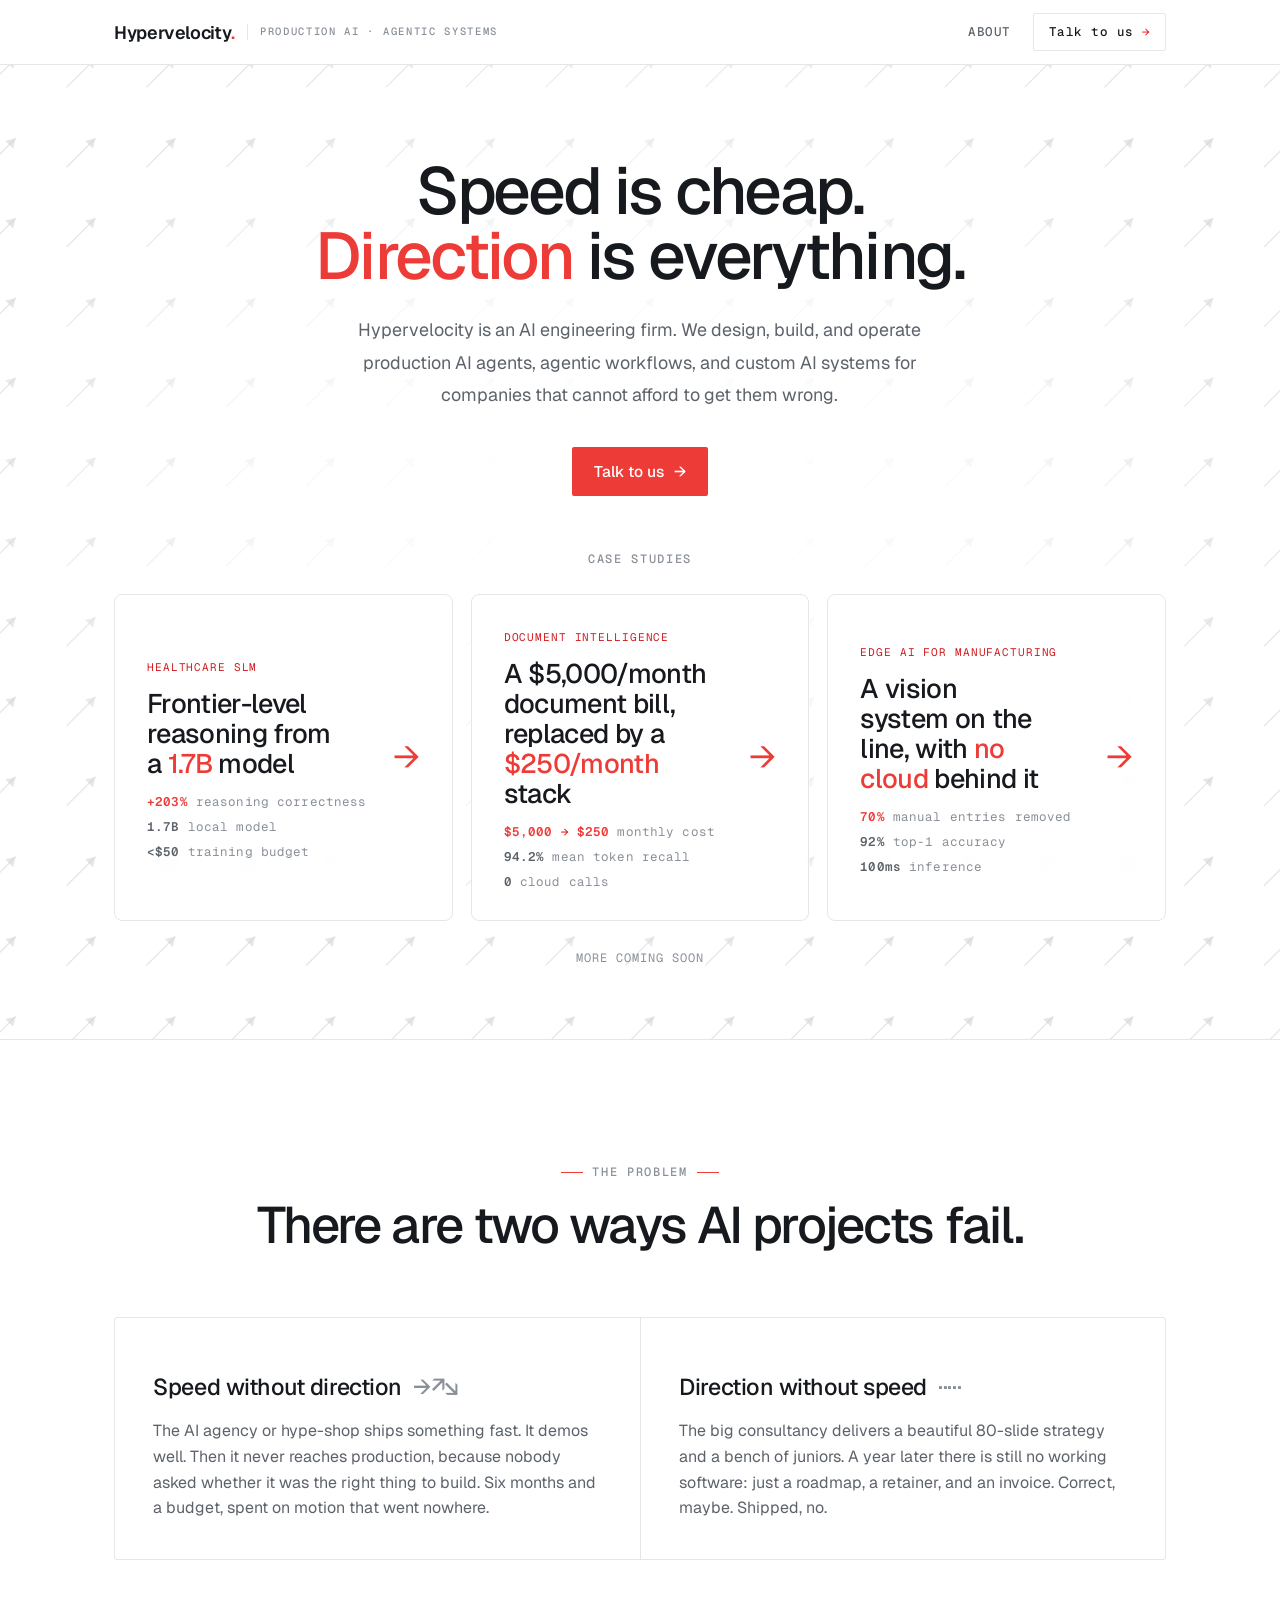
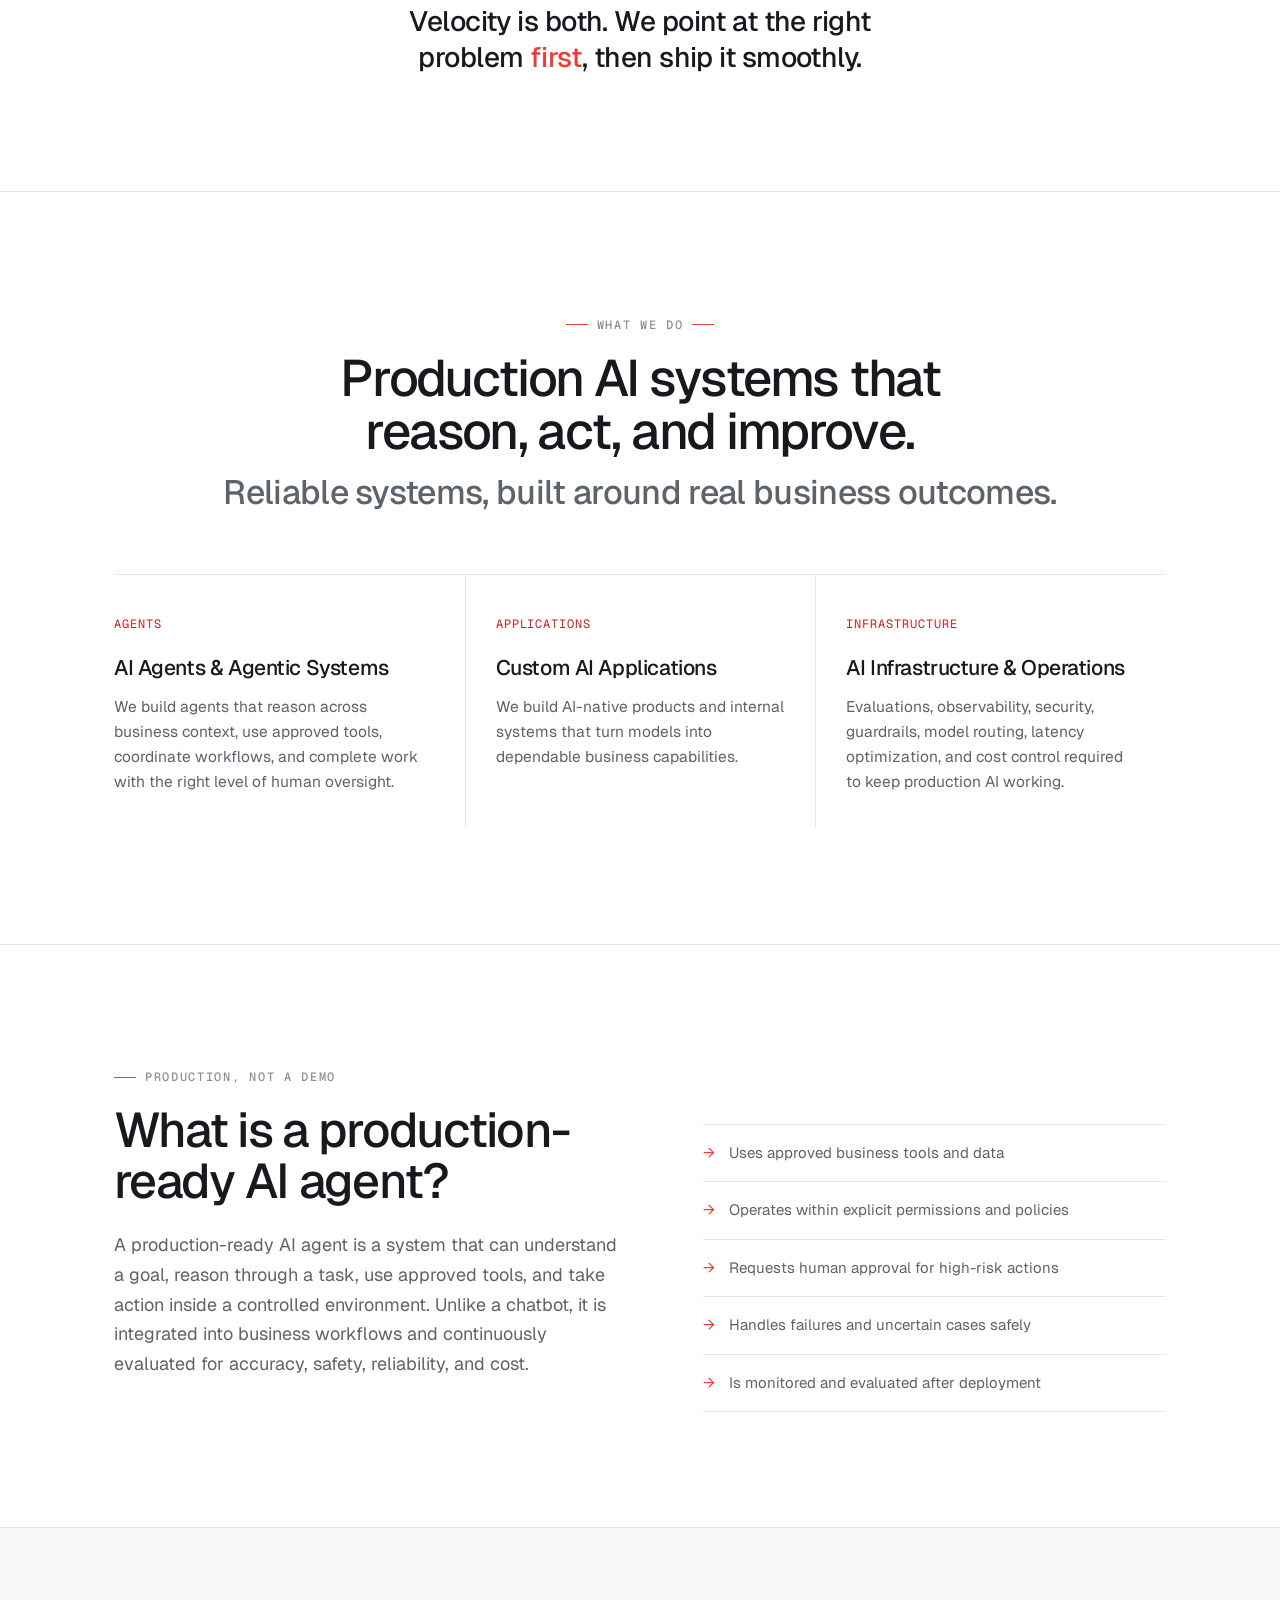
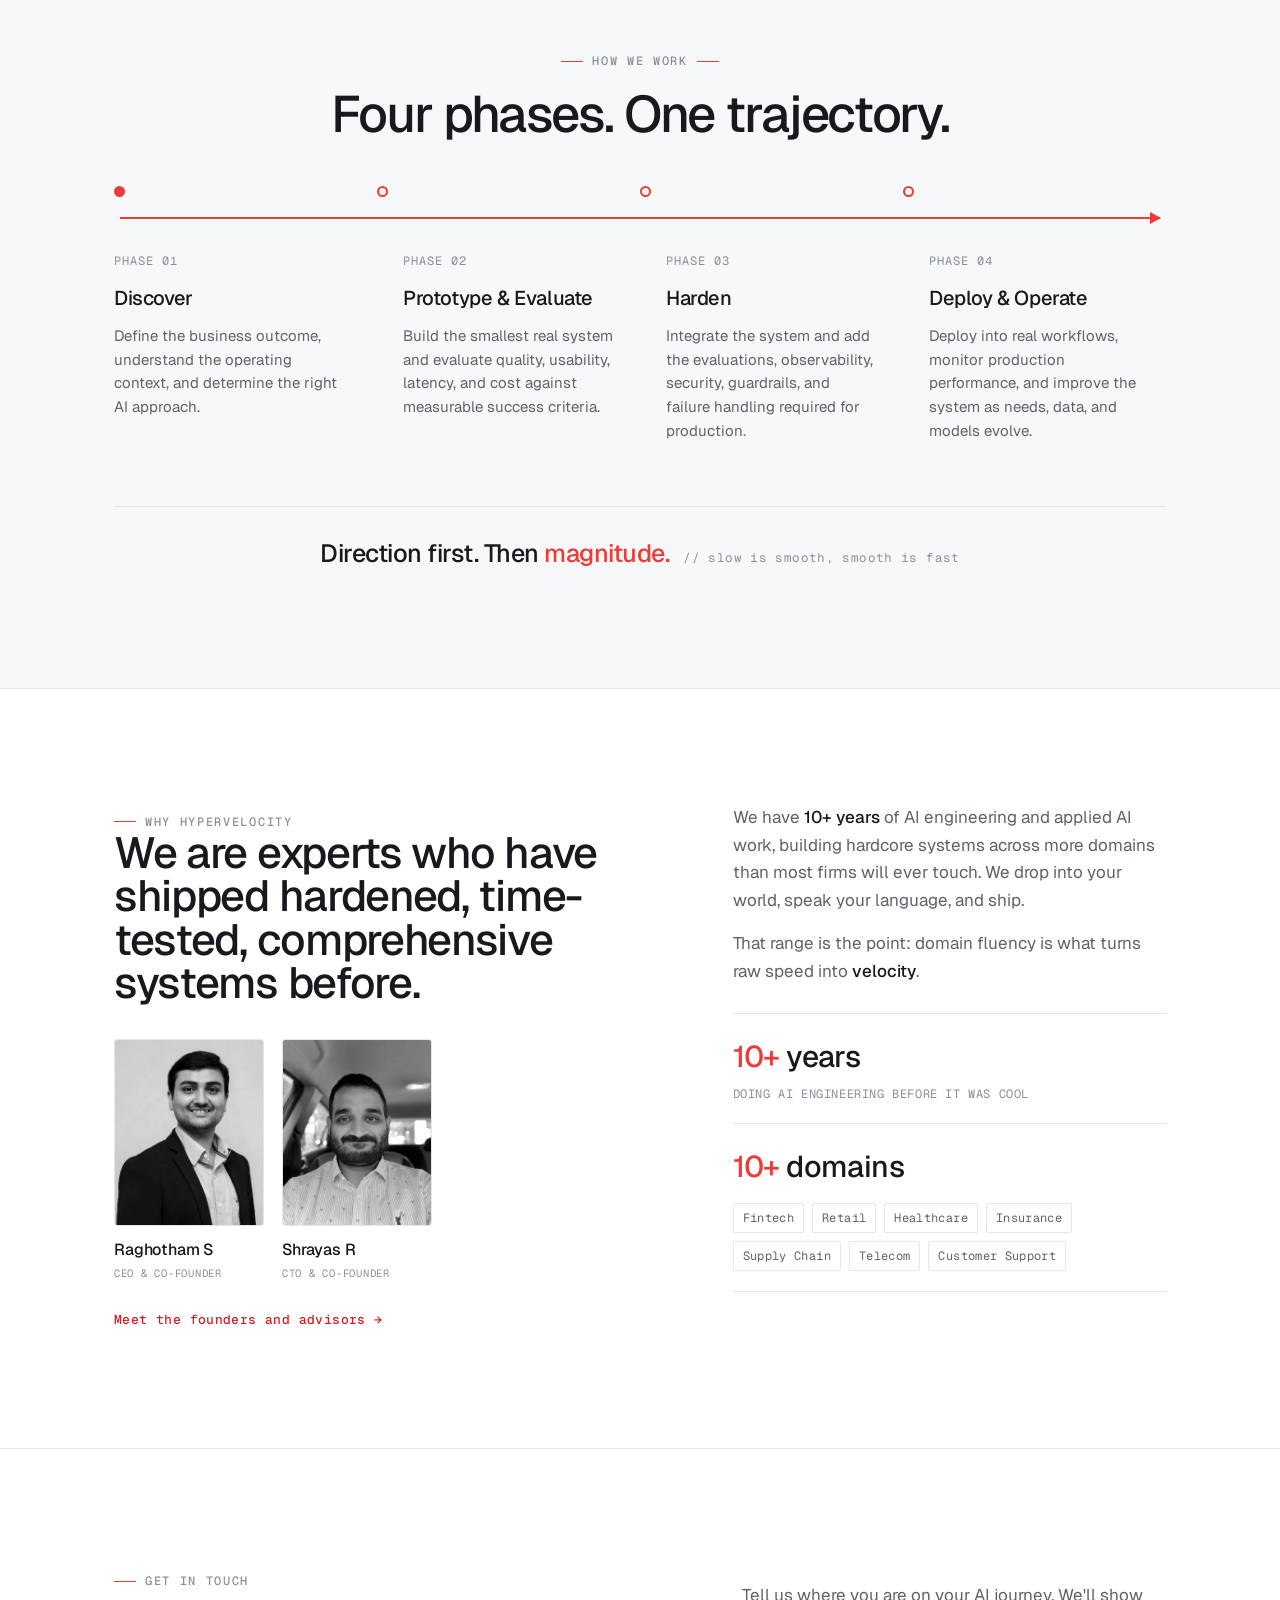
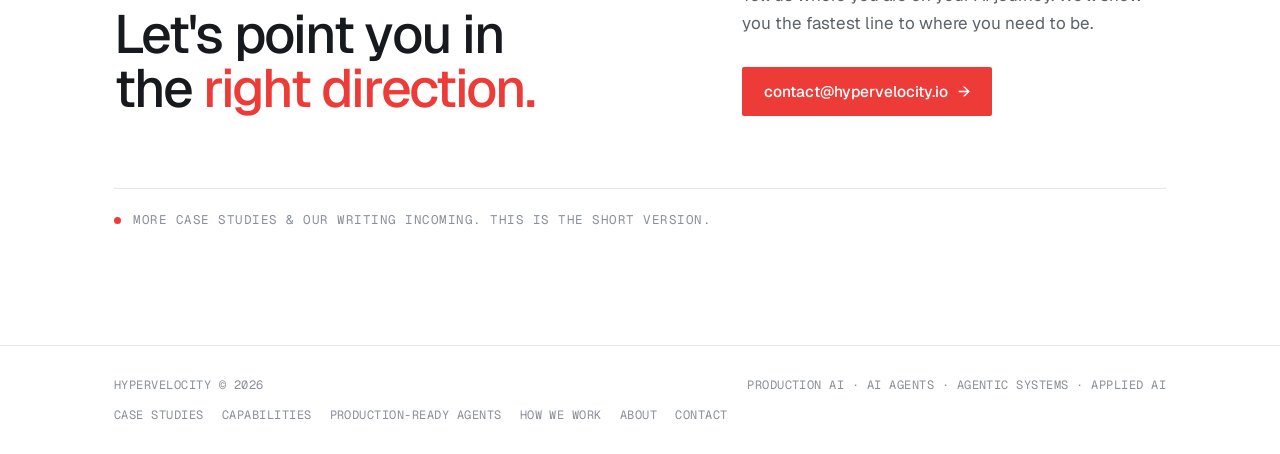
==== commit f3f11066: "Link document intelligence case study from homepage, sitemap, llms.txt Co-Authored-By: Claude Fable " ====
--- a/index.html
+++ b/index.html
@@ -125,6 +125,18 @@
             </div>
             <span class="cs-card-arrow" aria-hidden="true">→</span>
           </a>
+          <a class="cs-card" href="case-studies/document-intelligence.html">
+            <div class="cs-card-body">
+              <span class="cs-card-tag">Document Intelligence</span>
+              <h3 class="cs-card-title">A $5,000/month document bill, replaced by a <span class="em">$250/month</span> stack</h3>
+              <div class="cs-card-metrics">
+                <span class="csm2"><b class="accent">$5,000 → $250</b> monthly cost</span>
+                <span class="csm2"><b>94.2%</b> mean token recall</span>
+                <span class="csm2"><b>0</b> cloud calls</span>
+              </div>
+            </div>
+            <span class="cs-card-arrow" aria-hidden="true">→</span>
+          </a>
           <a class="cs-card" href="case-studies/edge-ai.html">
             <div class="cs-card-body">
               <span class="cs-card-tag">Edge AI for Manufacturing</span>
--- a/assets/css/site.css
+++ b/assets/css/site.css
@@ -185,7 +185,7 @@
   margin-top: clamp(18px, 2.6vw, 26px);
 }
 .cs-card {
-  flex: 1 1 340px; min-width: 0;
+  flex: 1 1 300px; min-width: 0;
   display: flex; align-items: center; gap: clamp(18px, 3vw, 34px);
   text-align: left;
   border: 1px solid var(--line); border-radius: 8px;
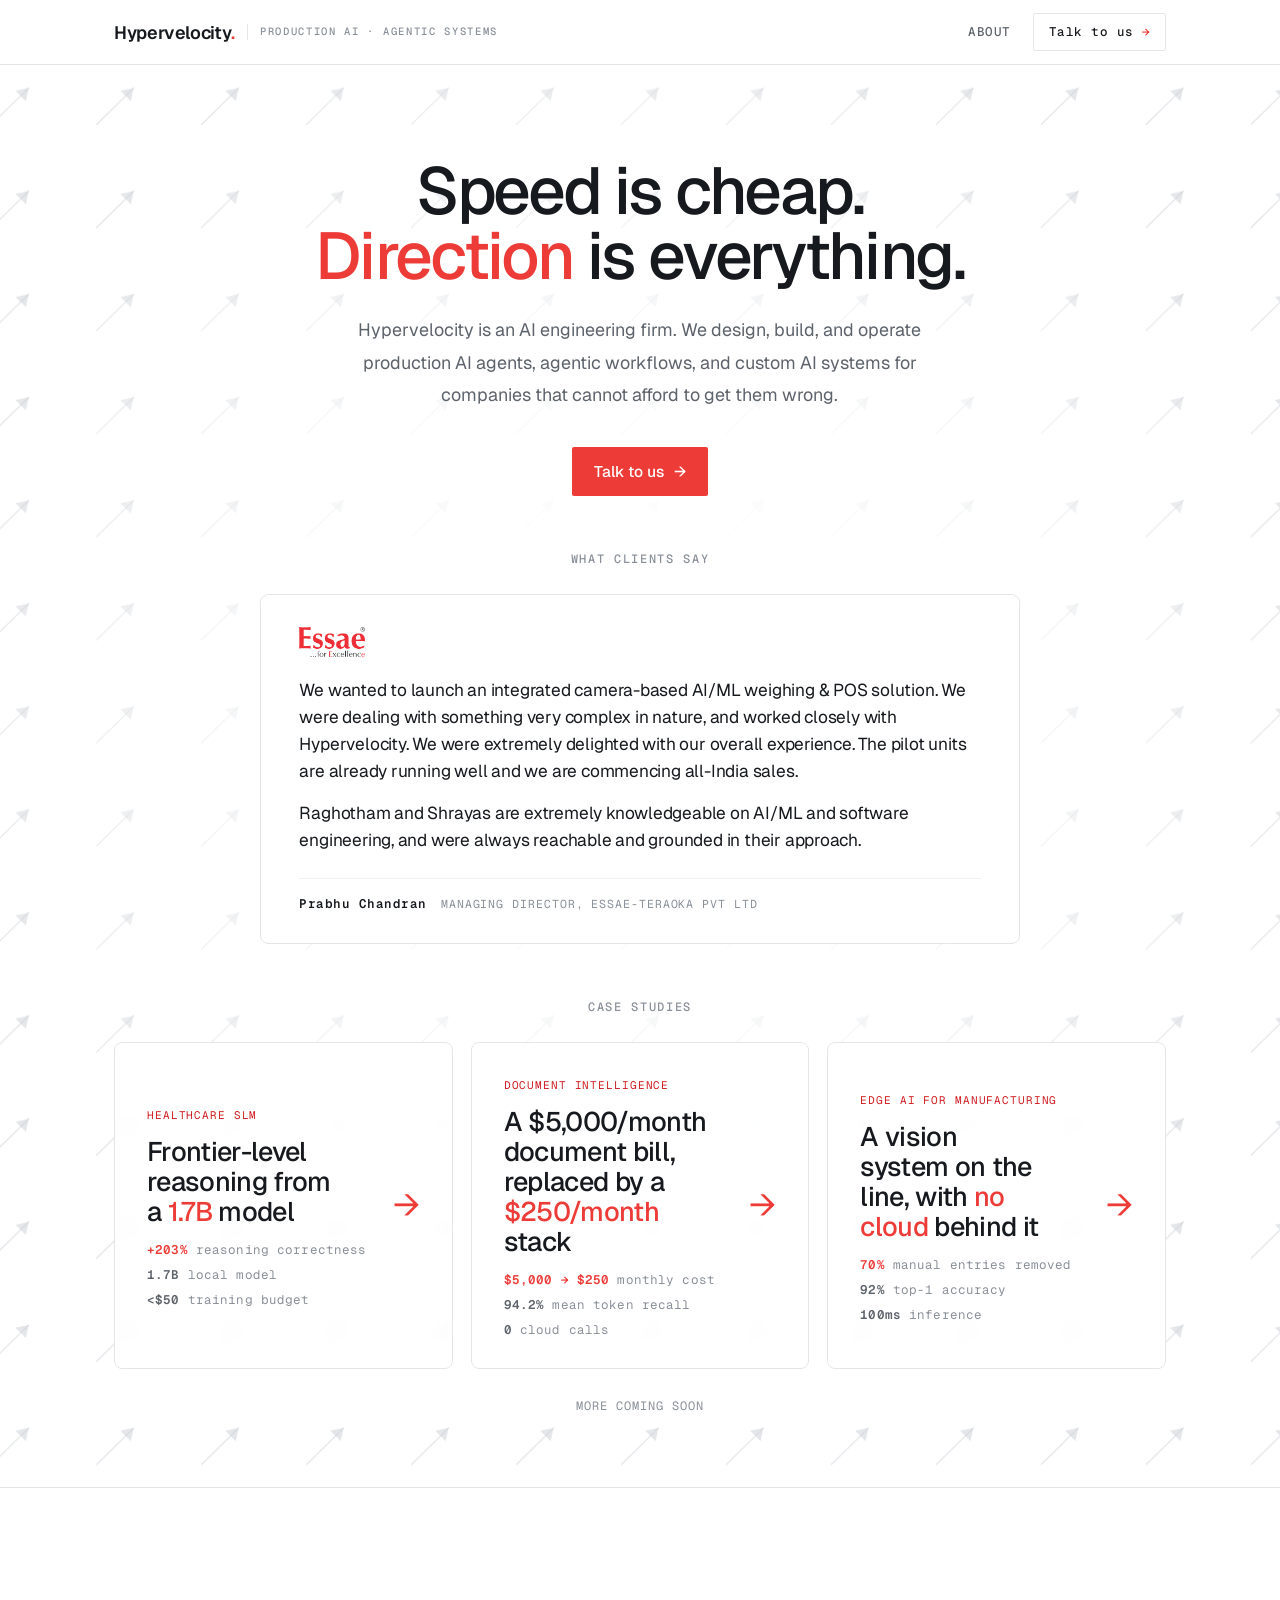
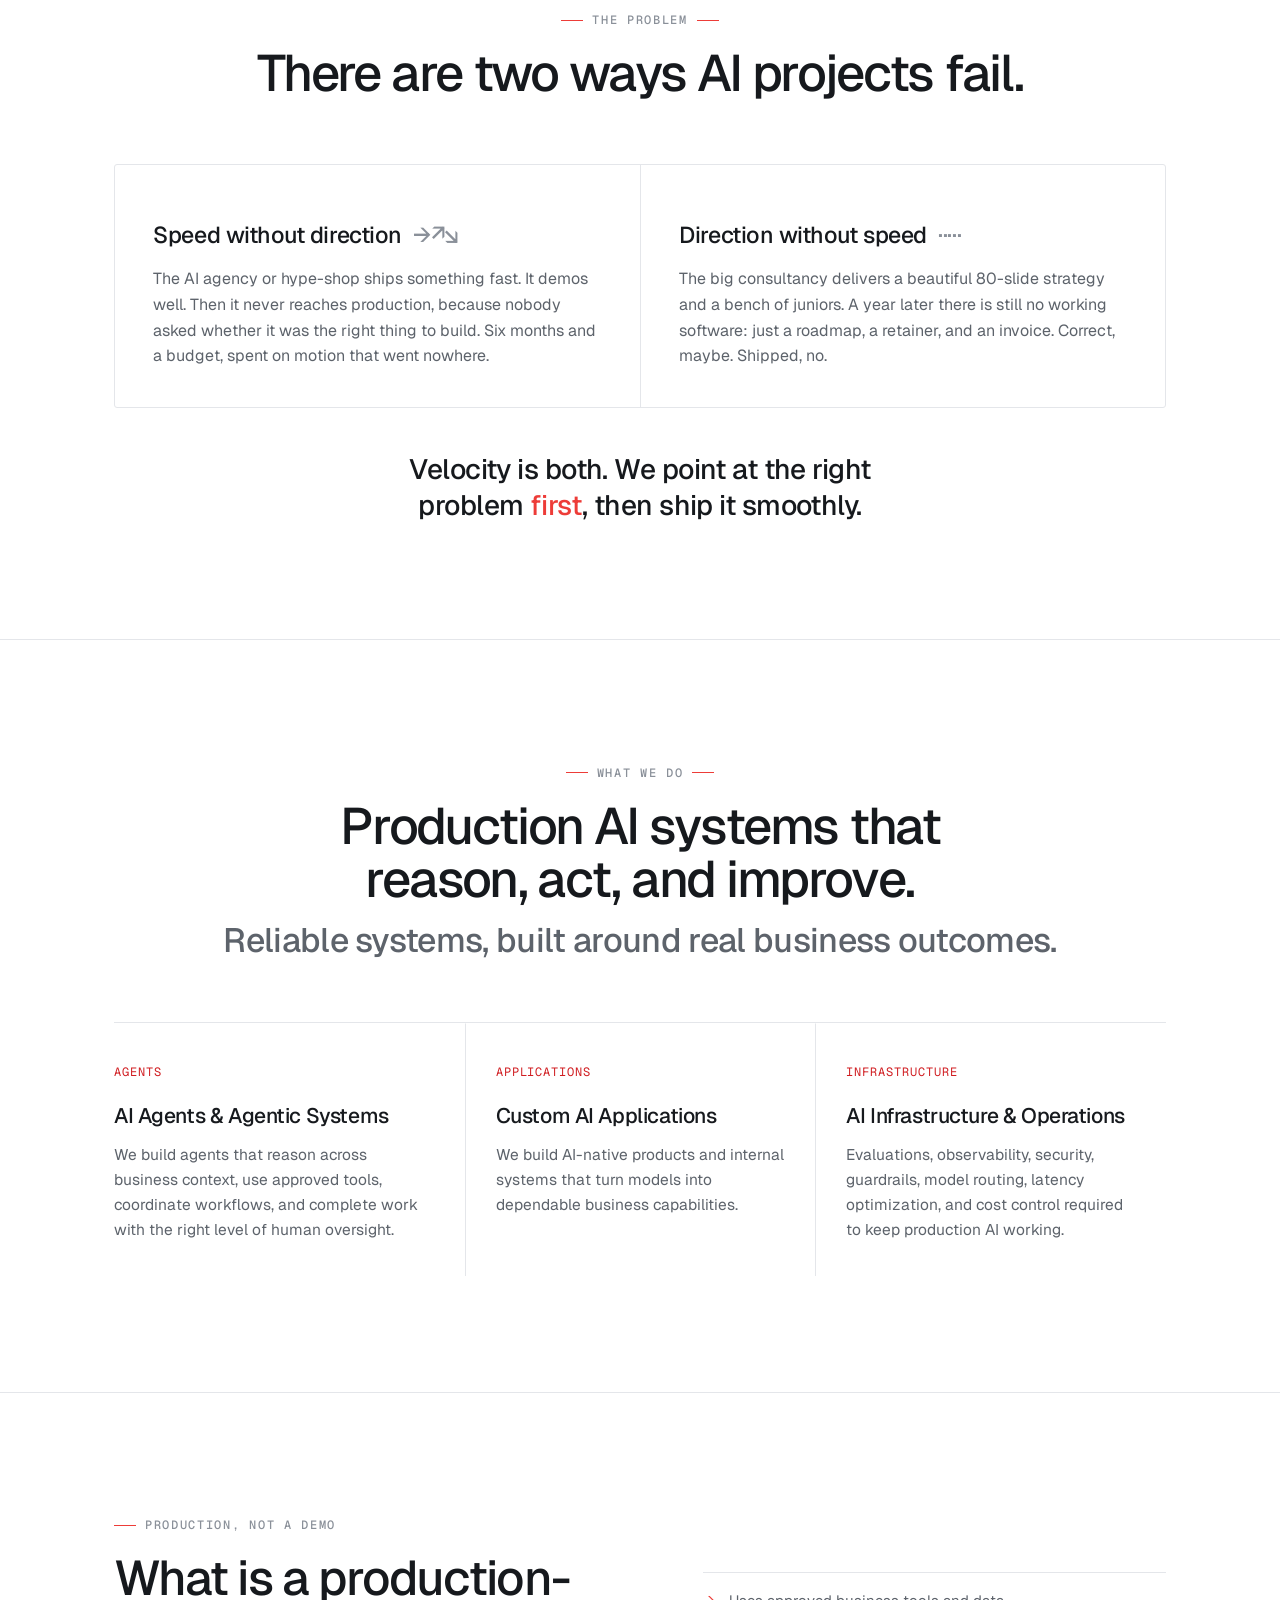
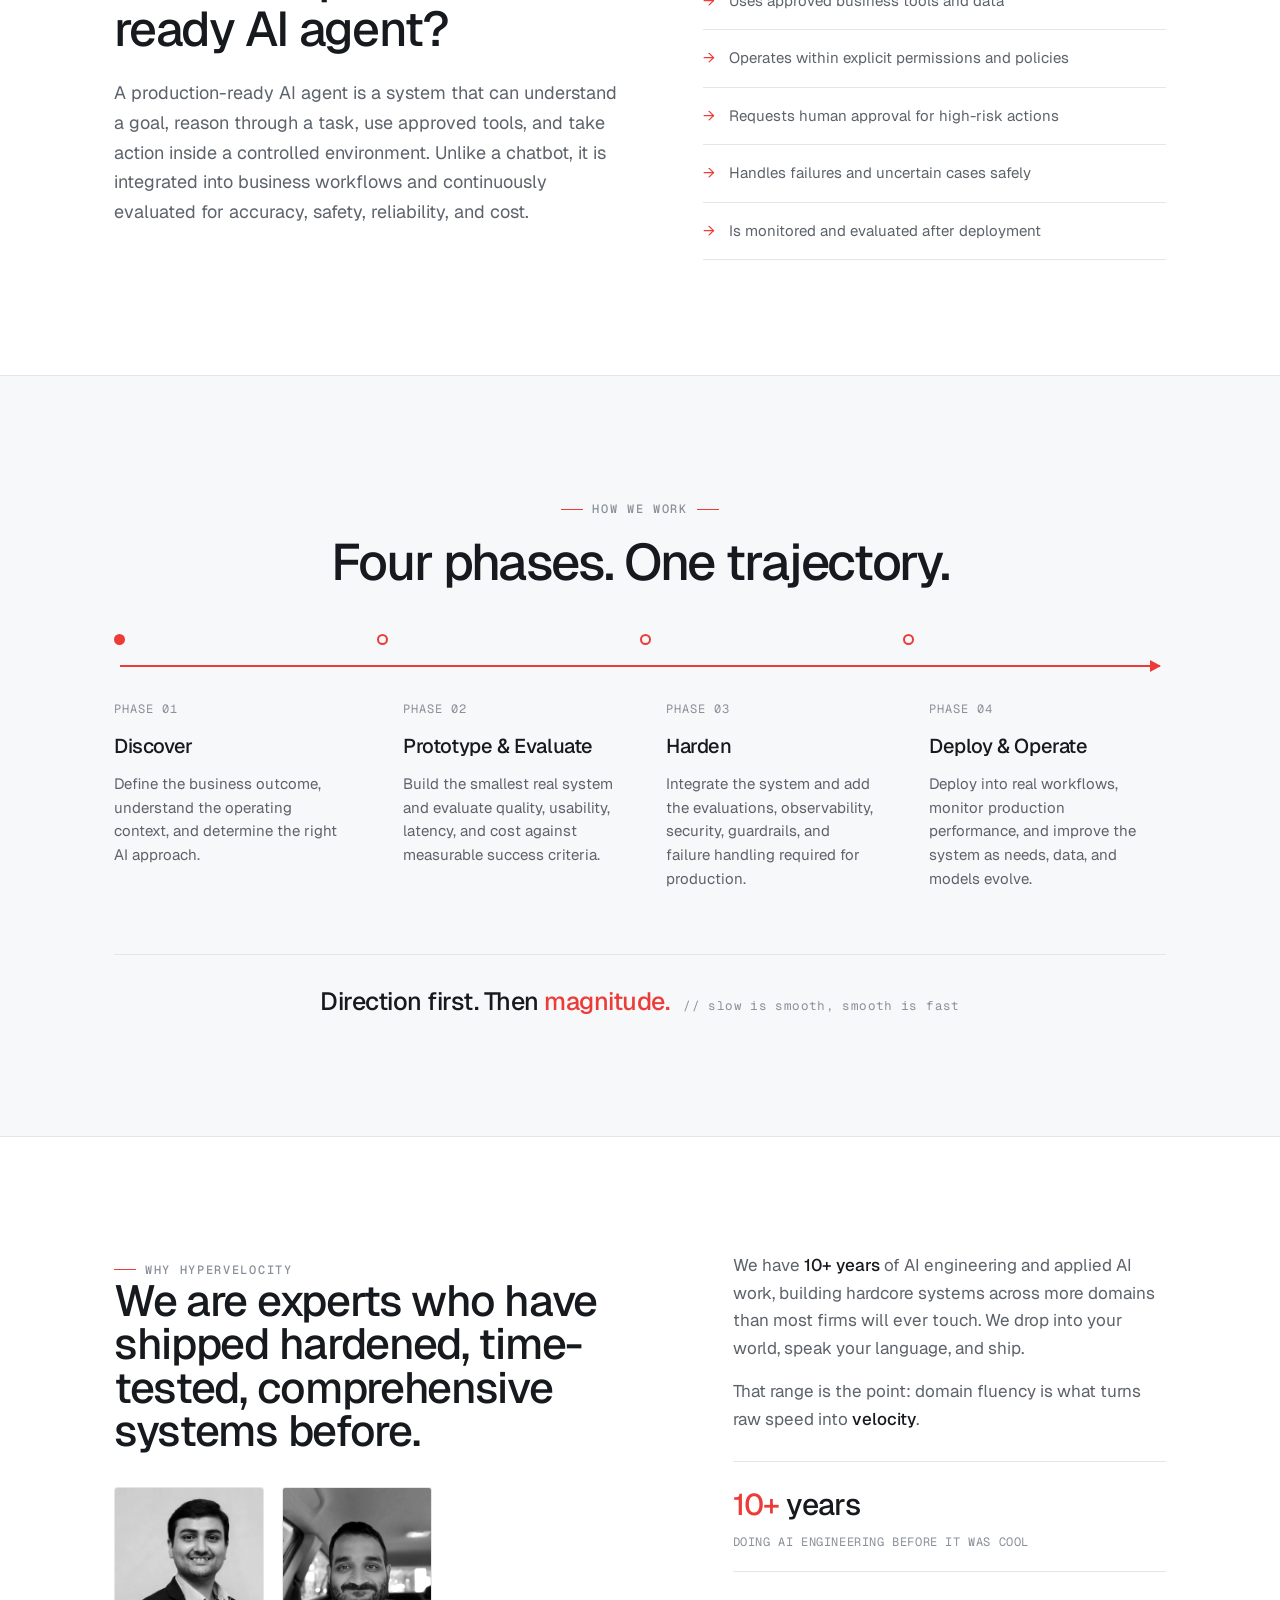
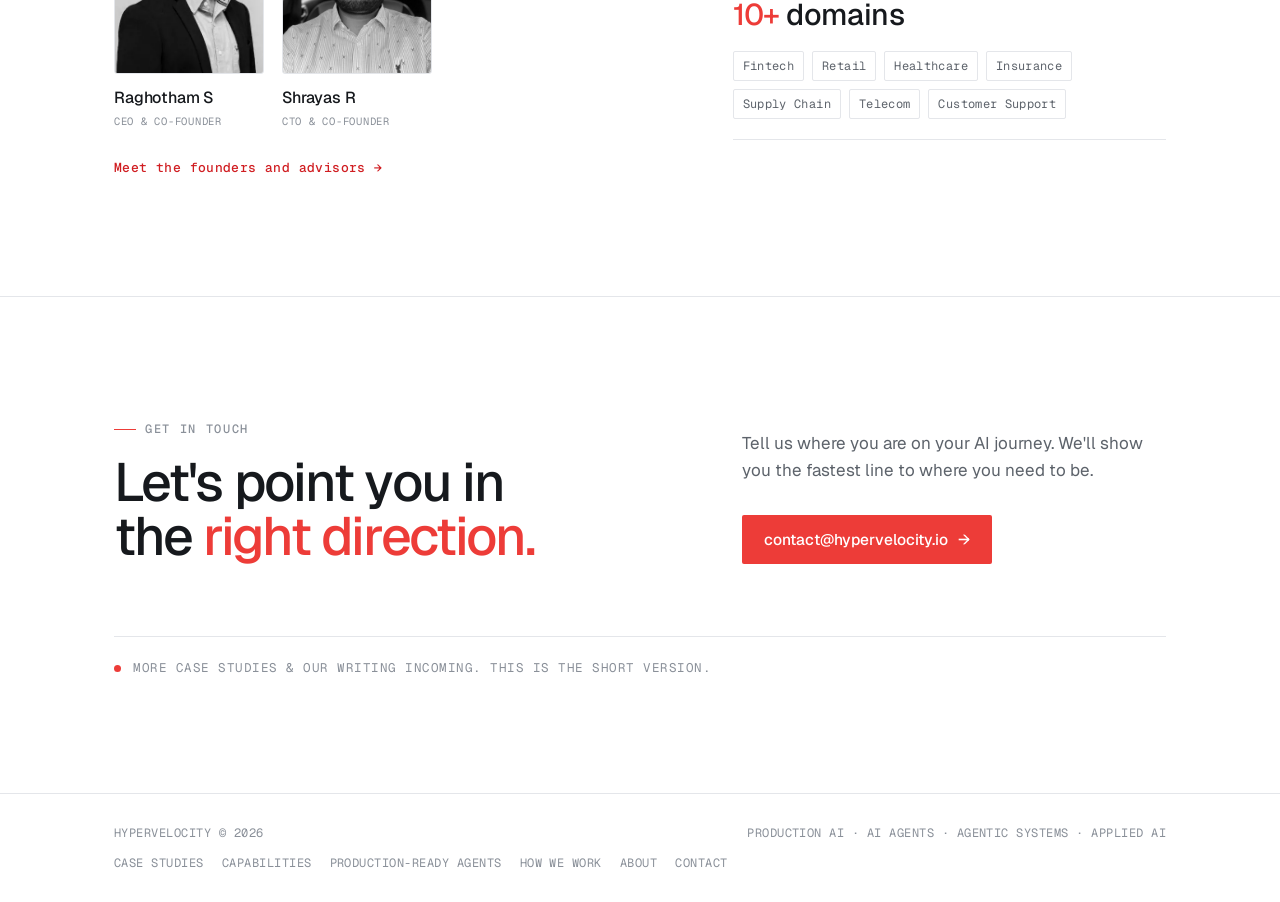
==== commit 8f969631: "Add Essae-Teraoka testimonial to homepage hero Place a client quote from Prabhu Chandran (MD, Essae-" ====
--- a/index.html
+++ b/index.html
@@ -79,6 +79,16 @@
 <link rel="preconnect" href="https://fonts.gstatic.com" crossorigin="">
 <link href="https://fonts.googleapis.com/css2?family=Geist:wght@300;400;500;600;700&family=Geist+Mono:wght@400;500;600&display=swap" rel="stylesheet">
 <link rel="stylesheet" href="/assets/css/site.css">
+
+<!-- Google tag (gtag.js) -->
+<script async src="https://www.googletagmanager.com/gtag/js?id=G-8ZHW5YPXRL"></script>
+<script>
+  window.dataLayer = window.dataLayer || [];
+  function gtag(){dataLayer.push(arguments);}
+  gtag('js', new Date());
+
+  gtag('config', 'G-8ZHW5YPXRL');
+</script>
 </head>
 <body class="page-home">
 
@@ -107,6 +117,23 @@
         <p class="sub" style="line-height: 1.8">Hypervelocity is an AI engineering firm. We design, build, and operate production AI agents, agentic workflows, and custom AI systems for companies that cannot afford to get them wrong.</p>
         <div class="hero-actions">
           <a class="btn-primary" href="mailto:contact@hypervelocity.io">Talk to us <span class="arr">→</span></a>
+        </div>
+      </div>
+
+      <div class="hero-quotes" id="testimonials">
+        <span class="cases-label">What clients say</span>
+        <div class="tq-cards">
+          <figure class="tq-card">
+            <img class="tq-logo" src="images/essae-logo.png" alt="Essae" width="480" height="218" loading="lazy">
+            <blockquote class="tq-text">
+              <p>We wanted to launch an integrated camera-based AI/ML weighing &amp; POS solution. We were dealing with something very complex in nature, and worked closely with Hypervelocity. We were extremely delighted with our overall experience. The pilot units are already running well and we are commencing all-India sales.</p>
+              <p>Raghotham and Shrayas are extremely knowledgeable on AI/ML and software engineering, and were always reachable and grounded in their approach.</p>
+            </blockquote>
+            <figcaption class="tq-who">
+              <span class="tq-name">Prabhu Chandran</span>
+              <span class="tq-role">Managing Director, Essae-Teraoka Pvt Ltd</span>
+            </figcaption>
+          </figure>
         </div>
       </div>
 
--- a/assets/css/site.css
+++ b/assets/css/site.css
@@ -221,6 +221,35 @@
   text-align: center; margin-top: clamp(20px, 2.6vw, 28px);
   font-family: var(--mono); font-size: 12px; letter-spacing: 0.08em; text-transform: uppercase; color: var(--ink-3);
 }
+
+/* ---------- Home: hero testimonials ---------- */
+.hero-quotes { margin-top: clamp(40px, 6vh, 68px); width: 100%; }
+.tq-cards {
+  display: flex; flex-wrap: wrap; justify-content: center; gap: 18px;
+  margin-top: clamp(18px, 2.6vw, 26px);
+}
+.tq-card {
+  position: relative; flex: 1 1 420px; max-width: 760px; min-width: 0; margin: 0;
+  text-align: left;
+  border: 1px solid var(--line); border-radius: 8px;
+  background: rgba(255,255,255,0.72); backdrop-filter: saturate(140%) blur(8px);
+  padding: clamp(24px, 2.6vw, 32px) clamp(24px, 3vw, 40px) clamp(22px, 2.6vw, 30px);
+}
+.tq-logo { display: block; width: auto; height: clamp(24px, 2.4vw, 30px); }
+.tq-text {
+  margin: 0; padding-top: clamp(14px, 1.6vw, 20px);
+  font-size: clamp(16px, 1.35vw, 19px); font-weight: 400; line-height: 1.55;
+  letter-spacing: -0.012em; color: var(--ink); text-wrap: pretty;
+}
+.tq-text p { margin: 0; }
+.tq-text p + p { margin-top: 0.9em; }
+.tq-who {
+  display: flex; flex-wrap: wrap; align-items: baseline; gap: 6px 14px;
+  margin-top: clamp(18px, 2.2vw, 24px); padding-top: 16px; border-top: 1px solid var(--line-2);
+  font-family: var(--mono); font-size: 12.5px; letter-spacing: 0.04em;
+}
+.tq-name { color: var(--ink); font-weight: 600; }
+.tq-role { color: var(--ink-3); text-transform: uppercase; letter-spacing: 0.08em; font-size: 11.5px; }
 
 /* ---------- About: page header ---------- */
 .page-head { border-bottom: 1px solid var(--line); }
@@ -532,9 +561,9 @@
 
 /* ---------- About: advisors (recessed band, smaller) ---------- */
 .advisors { background: var(--ground-2); }
-.advisors-grid { display: grid; grid-template-columns: 1fr 1fr; gap: clamp(28px, 4vw, 56px); }
-.advisor { display: flex; gap: 20px; align-items: flex-start; }
-.advisor .portrait { width: 120px; flex: none; background: var(--ground); }
+.advisors-grid { display: grid; grid-template-columns: repeat(3, 1fr); gap: clamp(28px, 4vw, 56px); }
+.advisor { display: flex; flex-direction: column; gap: 20px; }
+.advisor .portrait { width: 100%; max-width: 200px; background: var(--ground); }
 .advisor .portrait.is-empty .initials { font-size: 30px; }
 .advisor .portrait.is-empty::after { font-size: 8px; bottom: 8px; }
 .advisor-meta { padding-top: 4px; }
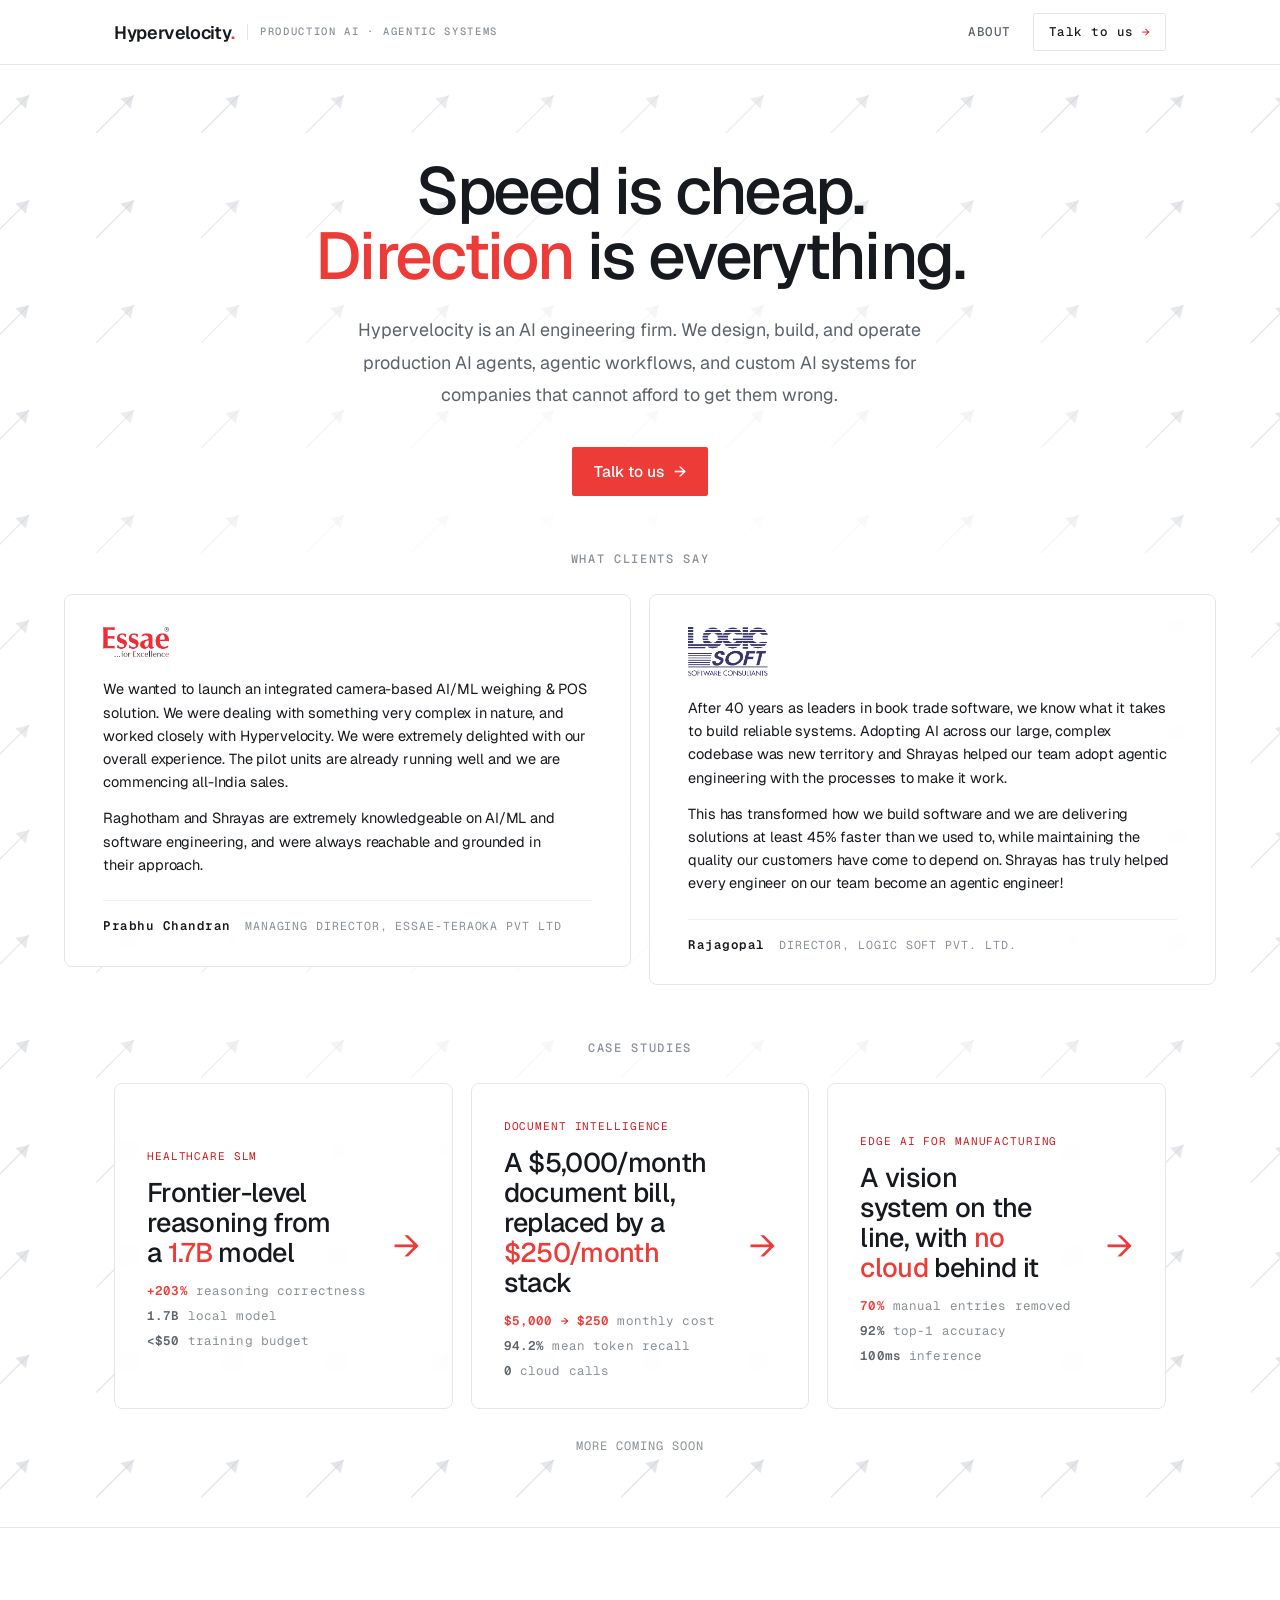
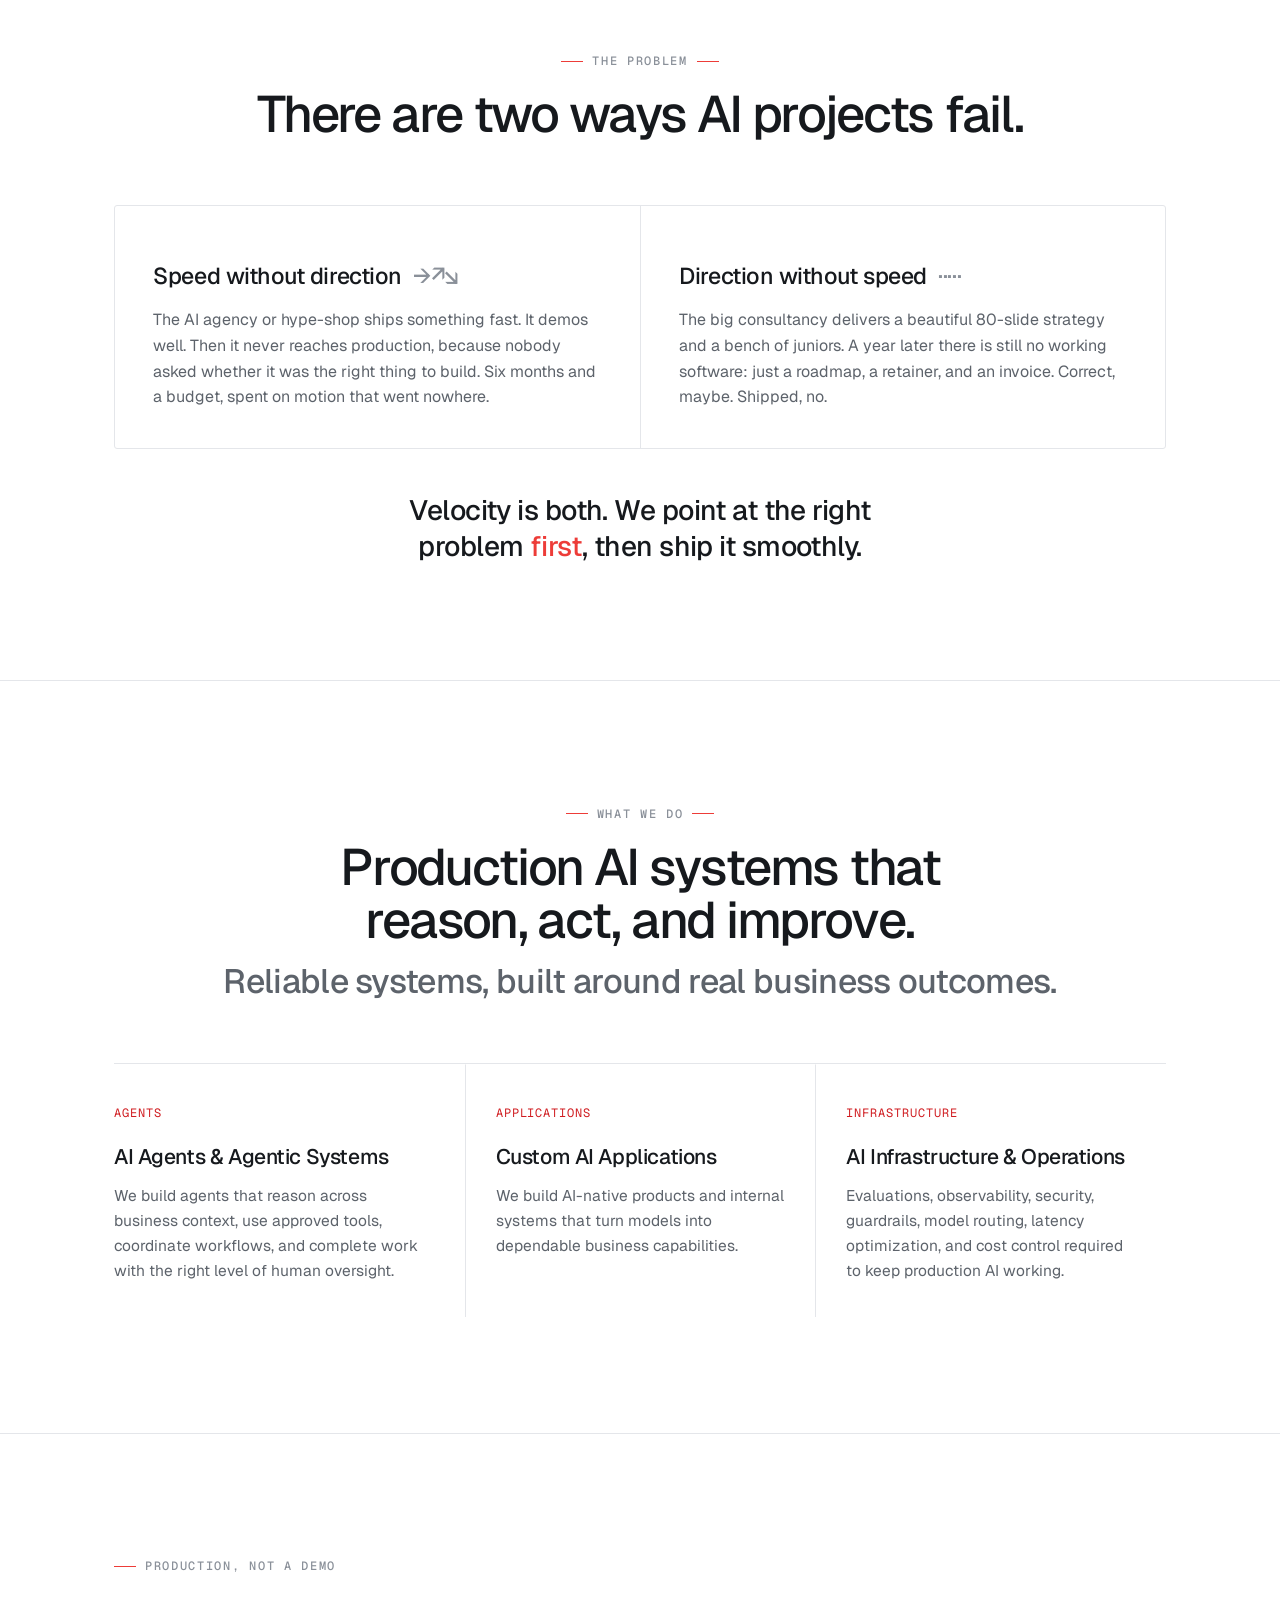
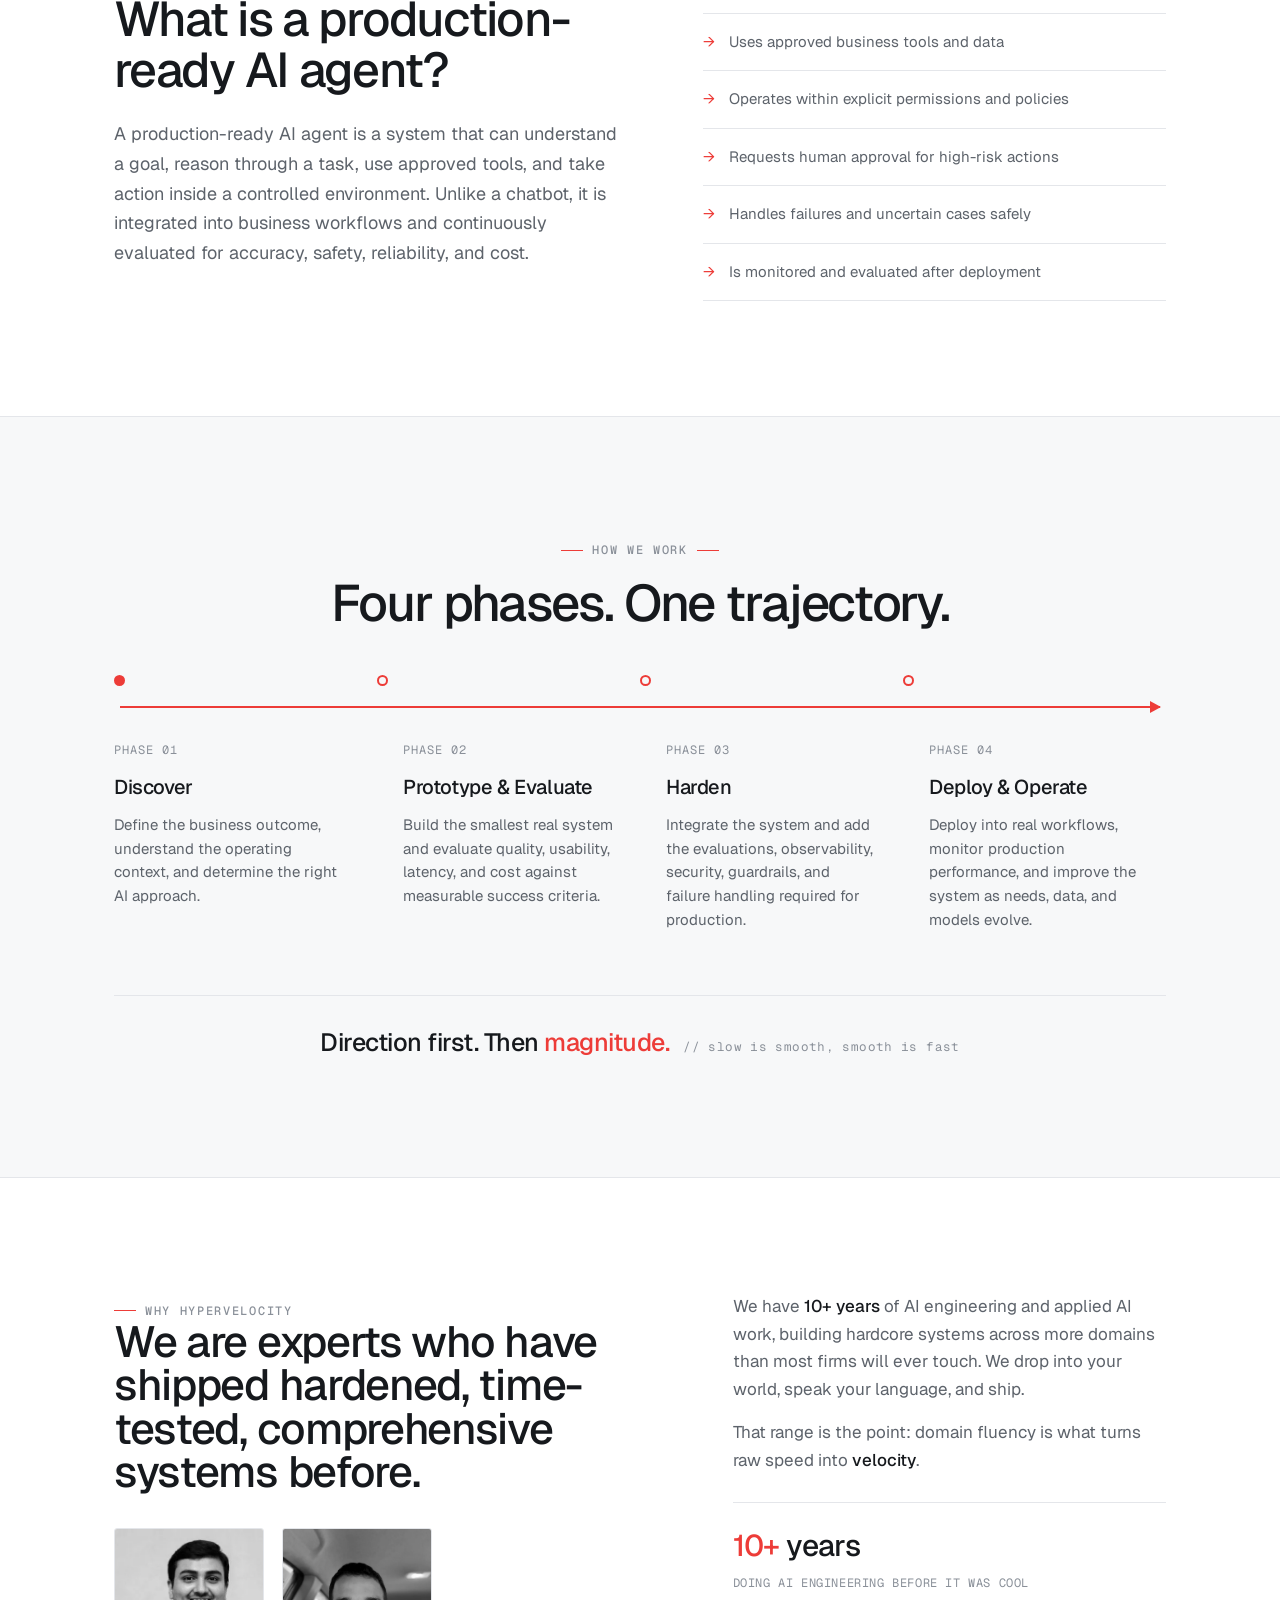
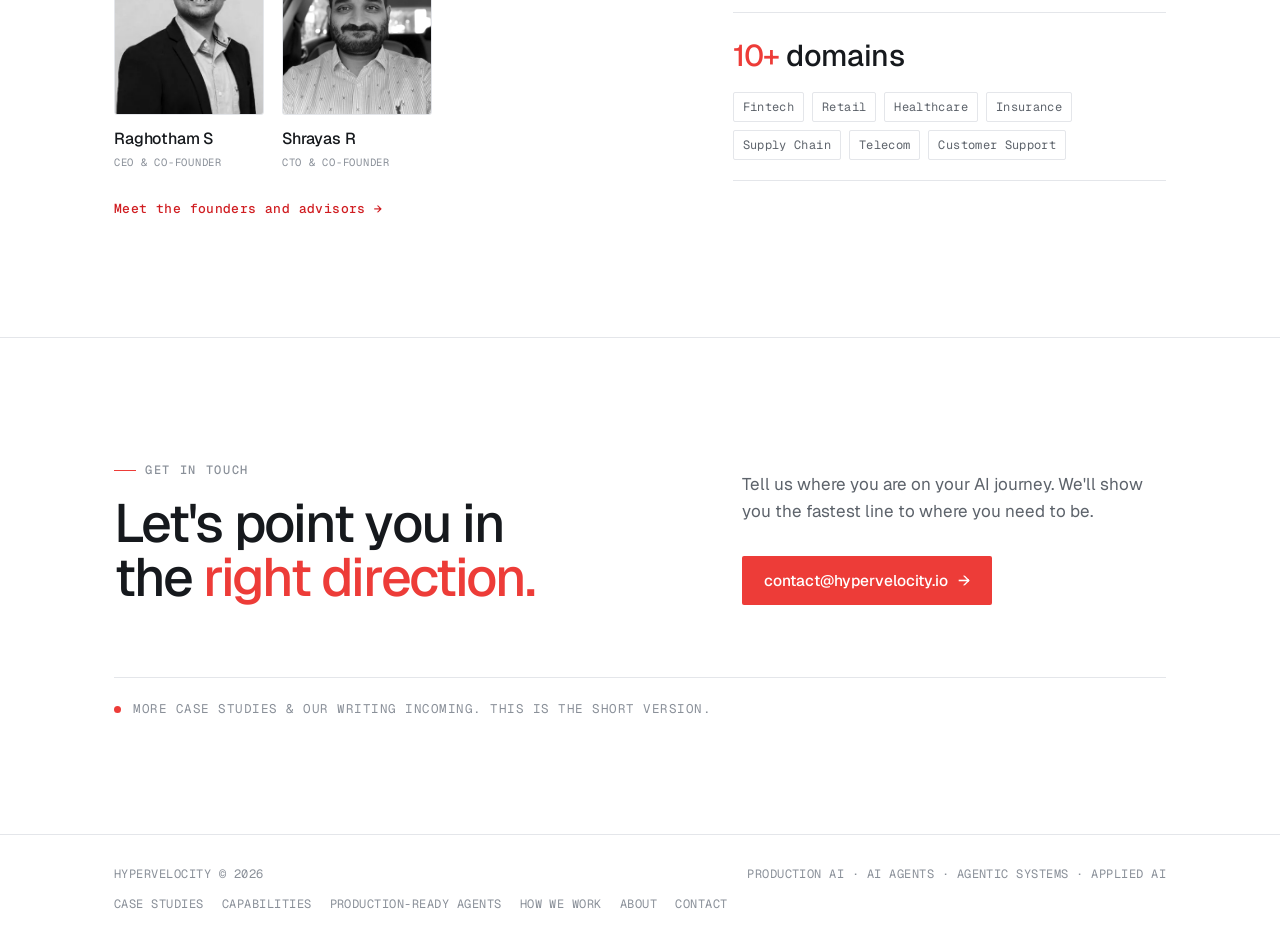
==== commit 1e68b0a6: "Add Logic Soft testimonial to homepage Add a second client quote card from Rajagopal (Director, Logi" ====
--- a/index.html
+++ b/index.html
@@ -134,6 +134,17 @@
               <span class="tq-role">Managing Director, Essae-Teraoka Pvt Ltd</span>
             </figcaption>
           </figure>
+          <figure class="tq-card">
+            <img class="tq-logo tall" src="images/logicsoft-logo.png" alt="Logic Soft Pvt. Ltd." width="301" height="185" loading="lazy">
+            <blockquote class="tq-text">
+              <p>After 40 years as leaders in book trade software, we know what it takes to build reliable systems. Adopting AI across our large, complex codebase was new territory and Shrayas helped our team adopt agentic engineering with the processes to make it work.</p>
+              <p>This has transformed how we build software and we are delivering solutions at least 45% faster than we used to, while maintaining the quality our customers have come to depend on. Shrayas has truly helped every engineer on our team become an agentic engineer!</p>
+            </blockquote>
+            <figcaption class="tq-who">
+              <span class="tq-name">Rajagopal</span>
+              <span class="tq-role">Director, Logic Soft Pvt. Ltd.</span>
+            </figcaption>
+          </figure>
         </div>
       </div>
 
--- a/assets/css/site.css
+++ b/assets/css/site.css
@@ -223,9 +223,14 @@
 }
 
 /* ---------- Home: hero testimonials ---------- */
-.hero-quotes { margin-top: clamp(40px, 6vh, 68px); width: 100%; }
+.hero-quotes {
+  margin-top: clamp(40px, 6vh, 68px);
+  /* break out of the 1180px wrap: full viewport width minus the page gutters, capped wider */
+  position: relative; left: 50%; transform: translateX(-50%);
+  width: min(1460px, 100vw - 2 * var(--pad));
+}
 .tq-cards {
-  display: flex; flex-wrap: wrap; justify-content: center; gap: 18px;
+  display: flex; flex-wrap: wrap; justify-content: center; align-items: flex-start; gap: 18px;
   margin-top: clamp(18px, 2.6vw, 26px);
 }
 .tq-card {
@@ -236,9 +241,10 @@
   padding: clamp(24px, 2.6vw, 32px) clamp(24px, 3vw, 40px) clamp(22px, 2.6vw, 30px);
 }
 .tq-logo { display: block; width: auto; height: clamp(24px, 2.4vw, 30px); }
+.tq-logo.tall { height: clamp(42px, 3.8vw, 50px); }
 .tq-text {
   margin: 0; padding-top: clamp(14px, 1.6vw, 20px);
-  font-size: clamp(16px, 1.35vw, 19px); font-weight: 400; line-height: 1.55;
+  font-size: clamp(14.5px, 1.1vw, 16px); font-weight: 400; line-height: 1.6;
   letter-spacing: -0.012em; color: var(--ink); text-wrap: pretty;
 }
 .tq-text p { margin: 0; }
